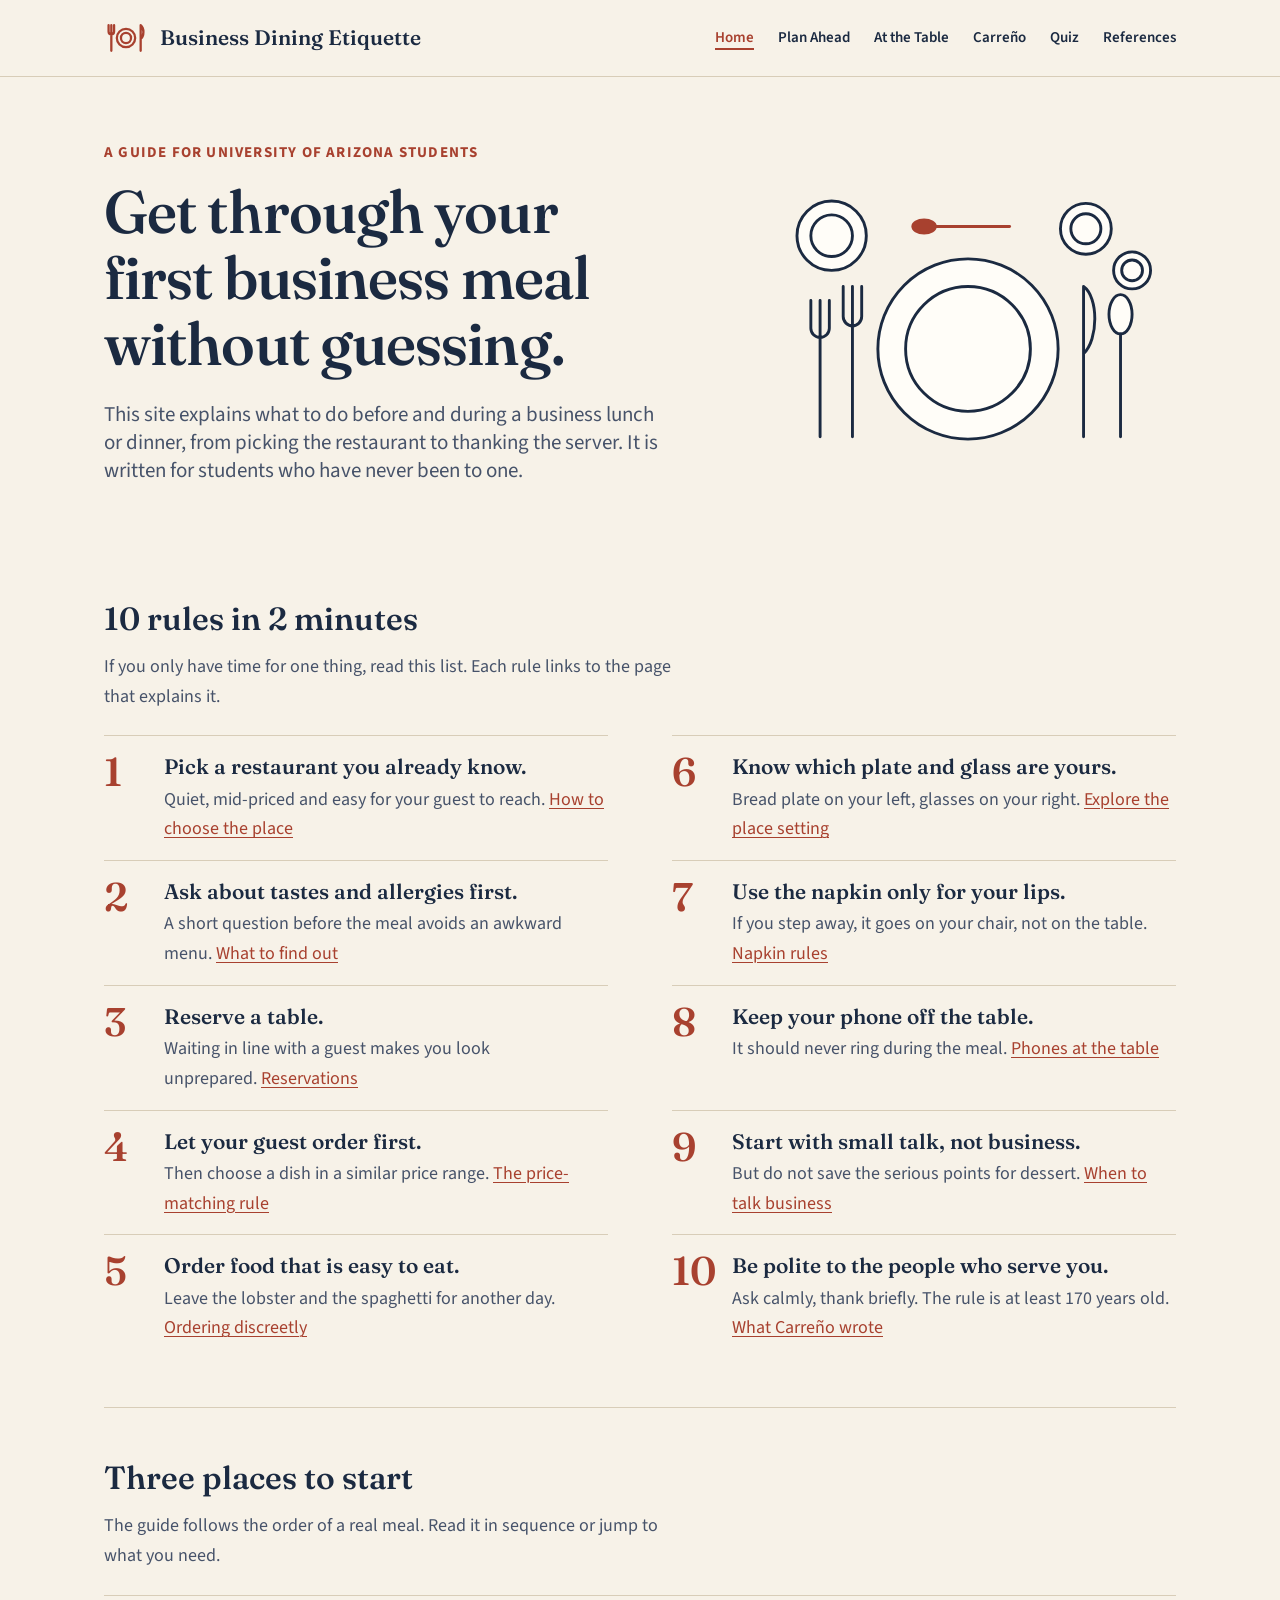
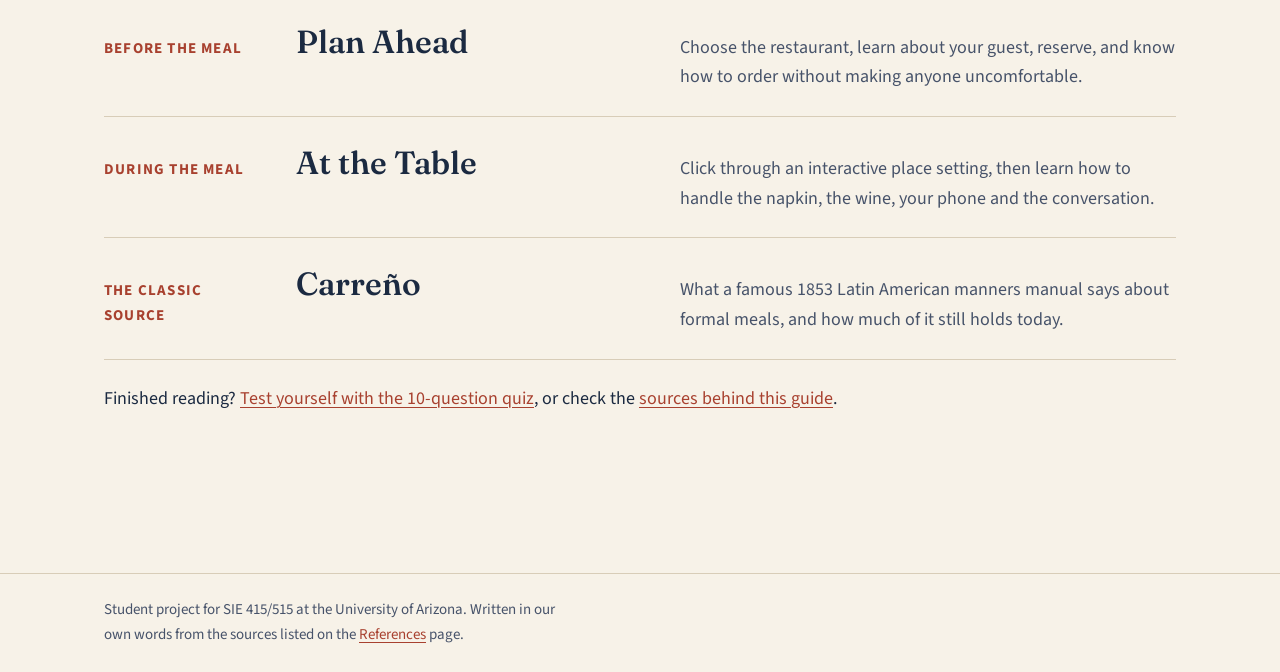
==== index.html @ 6d7b7734 "Add design tokens, base styles and home page Co-Authored-By: Claude Fable 5.2 <noreply@anthropic.com" ====
<!DOCTYPE html>
<html lang="en">
<head>
  <meta charset="utf-8">
  <meta name="viewport" content="width=device-width, initial-scale=1">
  <title>Business Dining Etiquette: a short guide for students</title>
  <meta name="description" content="A short, practical guide to business lunch and dinner etiquette for University of Arizona students: planning the meal, reading the place setting, and behaving well at the table.">
  <link rel="icon" href="images/favicon.svg" type="image/svg+xml">
  <link rel="preconnect" href="https://fonts.googleapis.com">
  <link rel="preconnect" href="https://fonts.gstatic.com" crossorigin>
  <link href="https://fonts.googleapis.com/css2?family=Fraunces:opsz,wght@9..144,400..700&amp;family=Source+Sans+3:ital,wght@0,400;0,600;0,700;1,400&amp;display=swap" rel="stylesheet">
  <link rel="stylesheet" href="css/tokens.css">
  <link rel="stylesheet" href="css/site.css">
</head>
<body data-page="home">
  <!-- SHARED HEADER START -->
  <a class="skip-link" href="#main">Skip to content</a>
  <header class="site-header">
    <div class="wrap header-inner">
      <a class="brand" href="index.html">
        <svg class="brand-mark" viewBox="0 0 48 48" aria-hidden="true" focusable="false">
          <g class="art-accent-line">
            <circle cx="24" cy="24" r="10"/>
            <circle cx="24" cy="24" r="5.5"/>
            <path d="M8 10v28M5 10v7a3 3 0 0 0 6 0v-7"/>
            <path d="M40 38V10c4 3 4 12 0 15"/>
          </g>
        </svg>
        <span>Business Dining Etiquette</span>
      </a>
      <nav aria-label="Main">
        <ul class="nav-list">
          <li><a href="index.html">Home</a></li>
          <li><a href="plan-ahead.html">Plan Ahead</a></li>
          <li><a href="at-the-table.html">At the Table</a></li>
          <li><a href="carreno.html">Carreño</a></li>
          <li><a href="quiz.html">Quiz</a></li>
          <li><a href="references.html">References</a></li>
        </ul>
      </nav>
    </div>
  </header>
  <!-- SHARED HEADER END -->

  <main id="main">
    <div class="wrap">

      <section class="hero" aria-labelledby="page-title">
        <div>
          <p class="eyebrow">A guide for University of Arizona students</p>
          <h1 id="page-title">Get through your first business meal without guessing.</h1>
          <p class="lede">This site explains what to do before and during a business lunch or dinner, from picking the restaurant to thanking the server. It is written for students who have never been to one.</p>
        </div>
        <figure class="hero-art">
          <svg viewBox="0 0 360 260" role="img" aria-labelledby="hero-art-title">
            <title id="hero-art-title">A place setting seen from above: a dinner plate with forks on the left, a knife and spoon on the right, a bread plate at the top left and two glasses at the top right.</title>
            <circle class="art-fill" cx="62" cy="56" r="30"/>
            <circle class="art-line" cx="62" cy="56" r="18"/>
            <circle class="art-fill" cx="282" cy="50" r="22"/>
            <circle class="art-line" cx="282" cy="50" r="13"/>
            <circle class="art-fill" cx="322" cy="86" r="16"/>
            <circle class="art-line" cx="322" cy="86" r="9"/>
            <path class="art-accent-line" d="M150 48h66"/>
            <ellipse class="art-accent" cx="142" cy="48" rx="11" ry="7"/>
            <circle class="art-fill" cx="180" cy="154" r="78"/>
            <circle class="art-line" cx="180" cy="154" r="54"/>
            <path class="art-line" d="M52 112v118M44 112v24a8 8 0 0 0 16 0v-24"/>
            <path class="art-line" d="M80 100v130M72 100v26a8 8 0 0 0 16 0v-26"/>
            <path class="art-line" d="M280 230V100c13 9 13 46 0 58"/>
            <ellipse class="art-fill" cx="312" cy="124" rx="10" ry="17"/>
            <path class="art-line" d="M312 141v89"/>
          </svg>
        </figure>
      </section>

      <section class="section" aria-labelledby="rules-title">
        <div class="section-head">
          <h2 id="rules-title">10 rules in 2 minutes</h2>
          <p>If you only have time for one thing, read this list. Each rule links to the page that explains it.</p>
        </div>
        <ol class="rules">
          <li>
            <div>
              <h3>Pick a restaurant you already know.</h3>
              <p>Quiet, mid-priced and easy for your guest to reach. <a href="plan-ahead.html#choose-place">How to choose the place</a></p>
            </div>
          </li>
          <li>
            <div>
              <h3>Ask about tastes and allergies first.</h3>
              <p>A short question before the meal avoids an awkward menu. <a href="plan-ahead.html#know-guest">What to find out</a></p>
            </div>
          </li>
          <li>
            <div>
              <h3>Reserve a table.</h3>
              <p>Waiting in line with a guest makes you look unprepared. <a href="plan-ahead.html#reserve">Reservations</a></p>
            </div>
          </li>
          <li>
            <div>
              <h3>Let your guest order first.</h3>
              <p>Then choose a dish in a similar price range. <a href="plan-ahead.html#price">The price-matching rule</a></p>
            </div>
          </li>
          <li>
            <div>
              <h3>Order food that is easy to eat.</h3>
              <p>Leave the lobster and the spaghetti for another day. <a href="at-the-table.html#ordering">Ordering discreetly</a></p>
            </div>
          </li>
          <li>
            <div>
              <h3>Know which plate and glass are yours.</h3>
              <p>Bread plate on your left, glasses on your right. <a href="at-the-table.html#place-setting">Explore the place setting</a></p>
            </div>
          </li>
          <li>
            <div>
              <h3>Use the napkin only for your lips.</h3>
              <p>If you step away, it goes on your chair, not on the table. <a href="at-the-table.html#napkin">Napkin rules</a></p>
            </div>
          </li>
          <li>
            <div>
              <h3>Keep your phone off the table.</h3>
              <p>It should never ring during the meal. <a href="at-the-table.html#phone">Phones at the table</a></p>
            </div>
          </li>
          <li>
            <div>
              <h3>Start with small talk, not business.</h3>
              <p>But do not save the serious points for dessert. <a href="at-the-table.html#conversation">When to talk business</a></p>
            </div>
          </li>
          <li>
            <div>
              <h3>Be polite to the people who serve you.</h3>
              <p>Ask calmly, thank briefly. The rule is at least 170 years old. <a href="carreno.html#servers">What Carreño wrote</a></p>
            </div>
          </li>
        </ol>
      </section>

      <section class="section" aria-labelledby="paths-title">
        <div class="section-head">
          <h2 id="paths-title">Three places to start</h2>
          <p>The guide follows the order of a real meal. Read it in sequence or jump to what you need.</p>
        </div>
        <ol class="paths">
          <li>
            <a href="plan-ahead.html">
              <span class="path-when">Before the meal</span>
              <span class="path-title">Plan Ahead</span>
              <span class="path-text">Choose the restaurant, learn about your guest, reserve, and know how to order without making anyone uncomfortable.</span>
            </a>
          </li>
          <li>
            <a href="at-the-table.html">
              <span class="path-when">During the meal</span>
              <span class="path-title">At the Table</span>
              <span class="path-text">Click through an interactive place setting, then learn how to handle the napkin, the wine, your phone and the conversation.</span>
            </a>
          </li>
          <li>
            <a href="carreno.html">
              <span class="path-when">The classic source</span>
              <span class="path-title">Carreño</span>
              <span class="path-text">What a famous 1853 Latin American manners manual says about formal meals, and how much of it still holds today.</span>
            </a>
          </li>
        </ol>
        <p>Finished reading? <a href="quiz.html">Test yourself with the 10-question quiz</a>, or check the <a href="references.html">sources behind this guide</a>.</p>
      </section>

    </div>
  </main>

  <!-- SHARED FOOTER START -->
  <footer class="site-footer">
    <div class="wrap">
      <p>Student project for SIE 415/515 at the University of Arizona. Written in our own words from the sources listed on the <a href="references.html">References</a> page.</p>
    </div>
  </footer>
  <!-- SHARED FOOTER END -->
</body>
</html>
---- css/tokens.css ----
/* ==========================================================================
   tokens.css
   The single place for visual decisions. Change values here to restyle
   the whole site. site.css may only use these variables.
   ========================================================================== */

:root {
  /* ---- Color: one base (ink), one accent (brick), warm neutrals ---- */
  --paper: #F7F2E8;        /* page background */
  --paper-deep: #EFE7D6;   /* tinted bands, table headers */
  --surface: #FFFDF8;      /* panels that sit on the paper */
  --ink: #1B2A41;          /* text, headings (13.5:1 on paper) */
  --ink-soft: #47536A;     /* secondary text (6.9:1 on paper) */
  --accent: #A8412F;       /* links, key marks (5.4:1 on paper) */
  --accent-deep: #7E2E20;  /* hover and visited links */
  --rule: #D8CDB8;         /* hairlines and borders */
  --on-ink: #F7F2E8;       /* text on ink backgrounds */
  --on-accent: #FFFDF8;    /* text on accent backgrounds */
  --good: #2C6447;         /* correct answer */
  --good-bg: #E4EFE6;
  --bad: #8F2F20;          /* wrong answer */
  --bad-bg: #F6E2DC;
  --focus: #1B2A41;        /* focus ring */

  /* ---- Fonts ---- */
  --font-display: "Fraunces", Georgia, "Times New Roman", serif;
  --font-body: "Source Sans 3", Verdana, "Trebuchet MS", sans-serif;

  /* ---- Type scale (rem) ---- */
  --fs-xs: 0.8125rem;   /* 13px */
  --fs-sm: 0.9375rem;   /* 15px */
  --fs-base: 1.125rem;  /* 18px body */
  --fs-md: 1.3125rem;   /* 21px lede */
  --fs-lg: 1.5rem;      /* 24px h3 */
  --fs-xl: 2rem;        /* 32px h2 */
  --fs-2xl: clamp(2.25rem, 1.4rem + 3.6vw, 3.75rem); /* h1 */
  --fs-numeral: 2.5rem; /* big list numerals */

  --lh-body: 1.65;
  --lh-snug: 1.35;
  --lh-tight: 1.1;

  --fw-regular: 400;
  --fw-semibold: 600;
  --fw-bold: 700;
  --fw-display: 560;

  --tracking-label: 0.08em;

  /* ---- Spacing scale ---- */
  --sp-0: 0;
  --sp-1: 0.25rem;  /* 4 */
  --sp-2: 0.5rem;   /* 8 */
  --sp-3: 0.75rem;  /* 12 */
  --sp-4: 1rem;     /* 16 */
  --sp-5: 1.5rem;   /* 24 */
  --sp-6: 2rem;     /* 32 */
  --sp-7: 3rem;     /* 48 */
  --sp-8: 4rem;     /* 64 */
  --sp-9: 6rem;     /* 96 */

  /* ---- Layout ---- */
  --wrap: 70rem;         /* page container */
  --measure: 66ch;       /* comfortable line length */
  --gutter: var(--sp-5); /* side padding */
  --sidebar: 20rem;
  --hotspot: 2.75rem;    /* touch target for interactive markers */

  /* ---- Radii ---- */
  --r-sm: 0.25rem;
  --r-md: 0.5rem;
  --r-lg: 1rem;
  --r-pill: 999px;

  /* ---- Borders ---- */
  --bw: 1px;
  --bw-thick: 2px;
  --focus-w: 3px;
  --focus-offset: 3px;

  /* ---- Shadows (soft, no glow) ---- */
  --shadow-sm: 0 1px 2px rgba(27, 42, 65, 0.08);
  --shadow-md: 0 8px 24px rgba(27, 42, 65, 0.10);

  /* ---- Motion ---- */
  --ease: cubic-bezier(0.22, 1, 0.36, 1);
  --dur-fast: 200ms;
  --dur: 300ms;
  --press: 0.97;
}

@media (max-width: 40rem) {
  :root {
    --fs-base: 1.0625rem; /* 17px body on phones */
    --fs-md: 1.1875rem;
    --fs-xl: 1.625rem;
    --fs-lg: 1.3125rem;
    --gutter: var(--sp-4);
    --sp-8: 3rem;
    --sp-9: 4rem;
  }
}
---- css/site.css ----
/* ==========================================================================
   site.css
   Layout and components. Uses only variables from tokens.css.
   ========================================================================== */

/* ---- Reset and base ---- */
*, *::before, *::after { box-sizing: border-box; }

html { -webkit-text-size-adjust: 100%; scroll-behavior: smooth; }

body {
  margin: var(--sp-0);
  background: var(--paper);
  color: var(--ink);
  font-family: var(--font-body);
  font-size: var(--fs-base);
  line-height: var(--lh-body);
  font-weight: var(--fw-regular);
  overflow-wrap: break-word;
}

img, svg, iframe { max-width: 100%; }
img, svg { height: auto; }

h1, h2, h3, h4 {
  font-family: var(--font-display);
  font-weight: var(--fw-display);
  line-height: var(--lh-tight);
  margin: var(--sp-0);
  text-wrap: balance;
}
h1 { font-size: var(--fs-2xl); letter-spacing: -0.015em; }
h2 { font-size: var(--fs-xl); line-height: var(--lh-snug); }
h3 { font-size: var(--fs-lg); line-height: var(--lh-snug); }
h4 { font-size: var(--fs-md); line-height: var(--lh-snug); }

p, ul, ol, dl, table, figure, blockquote { margin: var(--sp-0) var(--sp-0) var(--sp-4); }
p { text-wrap: pretty; }
ul, ol { padding-left: var(--sp-5); }
li { margin-bottom: var(--sp-2); }

a {
  color: var(--accent);
  text-decoration: underline;
  text-decoration-thickness: var(--bw);
  text-underline-offset: 0.18em;
  transition: color var(--dur-fast) var(--ease);
}
a:visited { color: var(--accent-deep); }
a:hover { color: var(--accent-deep); text-decoration-thickness: var(--bw-thick); }

:focus-visible {
  outline: var(--focus-w) solid var(--focus);
  outline-offset: var(--focus-offset);
  border-radius: var(--r-sm);
}

[id] { scroll-margin-top: var(--sp-5); }

.visually-hidden {
  position: absolute;
  width: 1px; height: 1px;
  margin: -1px; padding: 0;
  overflow: hidden;
  clip: rect(0 0 0 0);
  white-space: nowrap;
  border: 0;
}

/* ---- Skip link ---- */
.skip-link {
  position: absolute;
  left: var(--sp-4);
  top: var(--sp-4);
  z-index: 10;
  padding: var(--sp-2) var(--sp-4);
  background: var(--ink);
  color: var(--on-ink);
  border-radius: var(--r-sm);
  transform: translateY(-300%);
}
.skip-link:visited { color: var(--on-ink); }
.skip-link:focus { transform: translateY(0); color: var(--on-ink); }

/* ---- Containers ---- */
.wrap {
  width: 100%;
  max-width: var(--wrap);
  margin-inline: auto;
  padding-inline: var(--gutter);
}

/* ---- Header and navigation ---- */
.site-header {
  border-bottom: var(--bw) solid var(--rule);
  background: var(--paper);
}
.header-inner {
  display: flex;
  flex-wrap: wrap;
  align-items: center;
  justify-content: space-between;
  gap: var(--sp-2) var(--sp-6);
  padding-block: var(--sp-4);
}
.brand {
  display: inline-flex;
  align-items: center;
  gap: var(--sp-3);
  color: var(--ink);
  text-decoration: none;
  font-family: var(--font-display);
  font-weight: var(--fw-display);
  font-size: var(--fs-md);
  line-height: var(--lh-tight);
}
.brand:visited, .brand:hover { color: var(--ink); }
.brand-mark { width: var(--hotspot); height: var(--hotspot); flex: none; color: var(--accent); }

.nav-list {
  display: flex;
  flex-wrap: wrap;
  gap: var(--sp-1) var(--sp-5);
  list-style: none;
  margin: var(--sp-0);
  padding: var(--sp-0);
}
.nav-list li { margin: var(--sp-0); }
.nav-list a {
  display: inline-block;
  padding-block: var(--sp-2);
  color: var(--ink);
  font-weight: var(--fw-semibold);
  font-size: var(--fs-sm);
  text-decoration: none;
}
.nav-list a:visited { color: var(--ink); }
.nav-list a:hover { color: var(--accent); text-decoration: underline; text-decoration-thickness: var(--bw-thick); text-underline-offset: 0.4em; }

/* Current page marker. Header markup stays identical on every page;
   the body carries data-page and CSS does the rest. */
body[data-page="home"] .nav-list a[href="index.html"],
body[data-page="plan-ahead"] .nav-list a[href="plan-ahead.html"],
body[data-page="at-the-table"] .nav-list a[href="at-the-table.html"],
body[data-page="carreno"] .nav-list a[href="carreno.html"],
body[data-page="quiz"] .nav-list a[href="quiz.html"],
body[data-page="references"] .nav-list a[href="references.html"] {
  color: var(--accent);
  text-decoration: underline;
  text-decoration-thickness: var(--bw-thick);
  text-underline-offset: 0.4em;
}

/* ---- Footer (small text only) ---- */
.site-footer {
  margin-top: var(--sp-9);
  border-top: var(--bw) solid var(--rule);
  padding-block: var(--sp-5);
  font-size: var(--fs-sm);
  color: var(--ink-soft);
}
.site-footer p { margin: var(--sp-0); max-width: var(--measure); }

/* ---- Page intro (inner pages) ---- */
.page-intro { padding-block: var(--sp-8) var(--sp-6); }
.page-intro h1 { max-width: 18ch; }
.eyebrow {
  margin-bottom: var(--sp-3);
  font-size: var(--fs-sm);
  font-weight: var(--fw-bold);
  letter-spacing: var(--tracking-label);
  text-transform: uppercase;
  color: var(--accent);
}
.lede {
  margin-top: var(--sp-5);
  max-width: var(--measure);
  font-size: var(--fs-md);
  line-height: var(--lh-snug);
  color: var(--ink-soft);
}

/* ---- Sections and prose ---- */
.section { padding-block: var(--sp-7); }
.section + .section { border-top: var(--bw) solid var(--rule); }
.section > h2, .section-head { margin-bottom: var(--sp-5); }
.section-head p { max-width: var(--measure); color: var(--ink-soft); margin-top: var(--sp-3); }

.prose { max-width: var(--measure); }
.prose h2 { margin-top: var(--sp-7); margin-bottom: var(--sp-4); }
.prose h3 { margin-top: var(--sp-6); margin-bottom: var(--sp-3); }
.prose > :first-child { margin-top: var(--sp-0); }

/* Content + sidebar on wide screens */
.with-aside { display: grid; gap: var(--sp-7); }
@media (min-width: 62rem) {
  .with-aside { grid-template-columns: minmax(0, 1fr) var(--sidebar); align-items: start; }
  .with-aside > aside { position: sticky; top: var(--sp-5); }
}

/* On-this-page list and other side notes */
.side-box {
  padding: var(--sp-5);
  background: var(--surface);
  border: var(--bw) solid var(--rule);
  border-radius: var(--r-md);
  font-size: var(--fs-sm);
}
.side-box h2 { font-size: var(--fs-md); margin-bottom: var(--sp-3); }
.side-box ul, .side-box ol { margin-bottom: var(--sp-0); padding-left: var(--sp-4); }

/* Notes and callouts: full border, never one side only */
.note {
  max-width: var(--measure);
  margin-block: var(--sp-5);
  padding: var(--sp-4) var(--sp-5);
  background: var(--paper-deep);
  border: var(--bw) solid var(--rule);
  border-radius: var(--r-md);
}
.note > :last-child { margin-bottom: var(--sp-0); }
.note-label {
  display: block;
  margin-bottom: var(--sp-1);
  font-size: var(--fs-xs);
  font-weight: var(--fw-bold);
  letter-spacing: var(--tracking-label);
  text-transform: uppercase;
  color: var(--accent);
}

/* Numbered citations like [3] */
.cite { font-size: var(--fs-xs); font-weight: var(--fw-semibold); line-height: 1; vertical-align: super; white-space: nowrap; }
.cite a { text-decoration: none; padding: var(--sp-1) 0.1em; }
.cite a:hover { text-decoration: underline; }

/* Quotes from Carreño */
.quote {
  max-width: var(--measure);
  margin-block: var(--sp-5);
  padding: var(--sp-5);
  background: var(--surface);
  border: var(--bw) solid var(--rule);
  border-radius: var(--r-md);
}
.quote blockquote { margin: var(--sp-0) var(--sp-0) var(--sp-3); font-family: var(--font-display); font-size: var(--fs-md); line-height: var(--lh-snug); }
.quote blockquote p { margin: var(--sp-0); }
.quote figcaption { font-size: var(--fs-sm); color: var(--ink-soft); }
.quote .translation { display: block; margin-bottom: var(--sp-1); color: var(--ink); }

/* Tables */
.table-scroll { overflow-x: auto; margin-bottom: var(--sp-5); border: var(--bw) solid var(--rule); border-radius: var(--r-md); background: var(--surface); }
.table-scroll:focus-visible { outline-offset: var(--sp-0); }
table { width: 100%; border-collapse: collapse; margin: var(--sp-0); font-size: var(--fs-sm); line-height: var(--lh-snug); }
caption { caption-side: top; text-align: left; padding: var(--sp-3) var(--sp-4); font-weight: var(--fw-semibold); color: var(--ink-soft); }
th, td { padding: var(--sp-3) var(--sp-4); text-align: left; vertical-align: top; border-top: var(--bw) solid var(--rule); }
thead th { background: var(--paper-deep); font-family: var(--font-display); font-size: var(--fs-base); font-weight: var(--fw-display); }
tbody th { font-weight: var(--fw-semibold); }
.tag {
  display: inline-block;
  padding: 0 var(--sp-2);
  border: var(--bw) solid currentColor;
  border-radius: var(--r-pill);
  font-size: var(--fs-xs);
  font-weight: var(--fw-bold);
  white-space: nowrap;
}
.tag-same { color: var(--good); }
.tag-changed { color: var(--ink-soft); }
.tag-dated { color: var(--bad); }

/* ---- Home: hero ---- */
.hero { display: grid; gap: var(--sp-6); align-items: center; padding-block: var(--sp-8) var(--sp-7); }
.hero h1 { max-width: 15ch; }
.hero-art { justify-self: center; width: 100%; max-width: 26rem; margin: var(--sp-0); }
.hero-art svg { display: block; width: 100%; }
@media (min-width: 56rem) {
  .hero { grid-template-columns: minmax(0, 1.25fr) minmax(0, 1fr); gap: var(--sp-8); }
  .hero-art { justify-self: end; }
}

/* Shared SVG drawing styles (logo, hero art, place setting) */
.art-line { fill: none; stroke: var(--ink); stroke-width: 2.5; stroke-linecap: round; stroke-linejoin: round; }
.art-fill { fill: var(--surface); stroke: var(--ink); stroke-width: 2.5; stroke-linejoin: round; }
.art-soft { fill: var(--paper-deep); stroke: var(--rule); stroke-width: 2; }
.art-accent { fill: var(--accent); stroke: none; }
.art-accent-line { fill: none; stroke: var(--accent); stroke-width: 2.5; stroke-linecap: round; stroke-linejoin: round; }
.art-cloth { fill: var(--paper-deep); stroke: var(--ink); stroke-width: 2.5; stroke-linejoin: round; }

/* ---- Home: ten rules ---- */
.rules { list-style: none; counter-reset: rule; margin: var(--sp-0); padding: var(--sp-0); display: grid; gap: var(--sp-0) var(--sp-8); }
@media (min-width: 52rem) {
  .rules { grid-template-columns: repeat(2, minmax(0, 1fr)); grid-template-rows: repeat(5, auto); grid-auto-flow: column; }
}
.rules li {
  counter-increment: rule;
  display: grid;
  grid-template-columns: var(--sp-7) minmax(0, 1fr);
  gap: var(--sp-3);
  margin: var(--sp-0);
  padding-block: var(--sp-4);
  border-top: var(--bw) solid var(--rule);
}
.rules li::before {
  content: counter(rule);
  font-family: var(--font-display);
  font-size: var(--fs-numeral);
  font-weight: var(--fw-display);
  line-height: 1;
  color: var(--accent);
}
.rules h3 { font-size: var(--fs-md); margin-bottom: var(--sp-1); }
.rules p { margin: var(--sp-0); color: var(--ink-soft); }

/* ---- Home: three ways in ---- */
.paths { list-style: none; margin: var(--sp-0); padding: var(--sp-0); }
.paths li { margin: var(--sp-0); border-top: var(--bw) solid var(--rule); }
.paths li:last-child { border-bottom: var(--bw) solid var(--rule); }
.paths a {
  display: grid;
  gap: var(--sp-1) var(--sp-6);
  padding-block: var(--sp-5);
  color: var(--ink);
  text-decoration: none;
}
.paths a:visited { color: var(--ink); }
.path-when { font-size: var(--fs-sm); font-weight: var(--fw-bold); letter-spacing: var(--tracking-label); text-transform: uppercase; color: var(--accent); }
.path-title { font-family: var(--font-display); font-weight: var(--fw-display); font-size: var(--fs-xl); line-height: var(--lh-snug); transition: color var(--dur-fast) var(--ease); }
.path-text { color: var(--ink-soft); max-width: var(--measure); }
.paths a:hover .path-title { color: var(--accent); text-decoration: underline; text-decoration-thickness: var(--bw-thick); text-underline-offset: 0.2em; }
@media (min-width: 52rem) {
  .paths a { grid-template-columns: 10rem minmax(0, 22rem) minmax(0, 1fr); align-items: baseline; }
}

.paths + p { margin-top: var(--sp-5); }

/* ---- Buttons ---- */
.btn {
  display: inline-flex;
  align-items: center;
  gap: var(--sp-2);
  padding: var(--sp-2) var(--sp-5);
  min-height: var(--hotspot);
  background: var(--ink);
  color: var(--on-ink);
  border: var(--bw-thick) solid var(--ink);
  border-radius: var(--r-pill);
  font: inherit;
  font-weight: var(--fw-semibold);
  cursor: pointer;
  transition: background-color var(--dur-fast) var(--ease), color var(--dur-fast) var(--ease), transform var(--dur-fast) var(--ease);
}
.btn:hover { background: var(--accent); border-color: var(--accent); color: var(--on-accent); }
.btn:active { transform: scale(var(--press)); }
.btn-quiet { background: transparent; color: var(--ink); }

/* ---- Motion preferences ---- */
@media (prefers-reduced-motion: reduce) {
  html { scroll-behavior: auto; }
  *, *::before, *::after { transition-duration: 1ms !important; animation-duration: 1ms !important; }
}
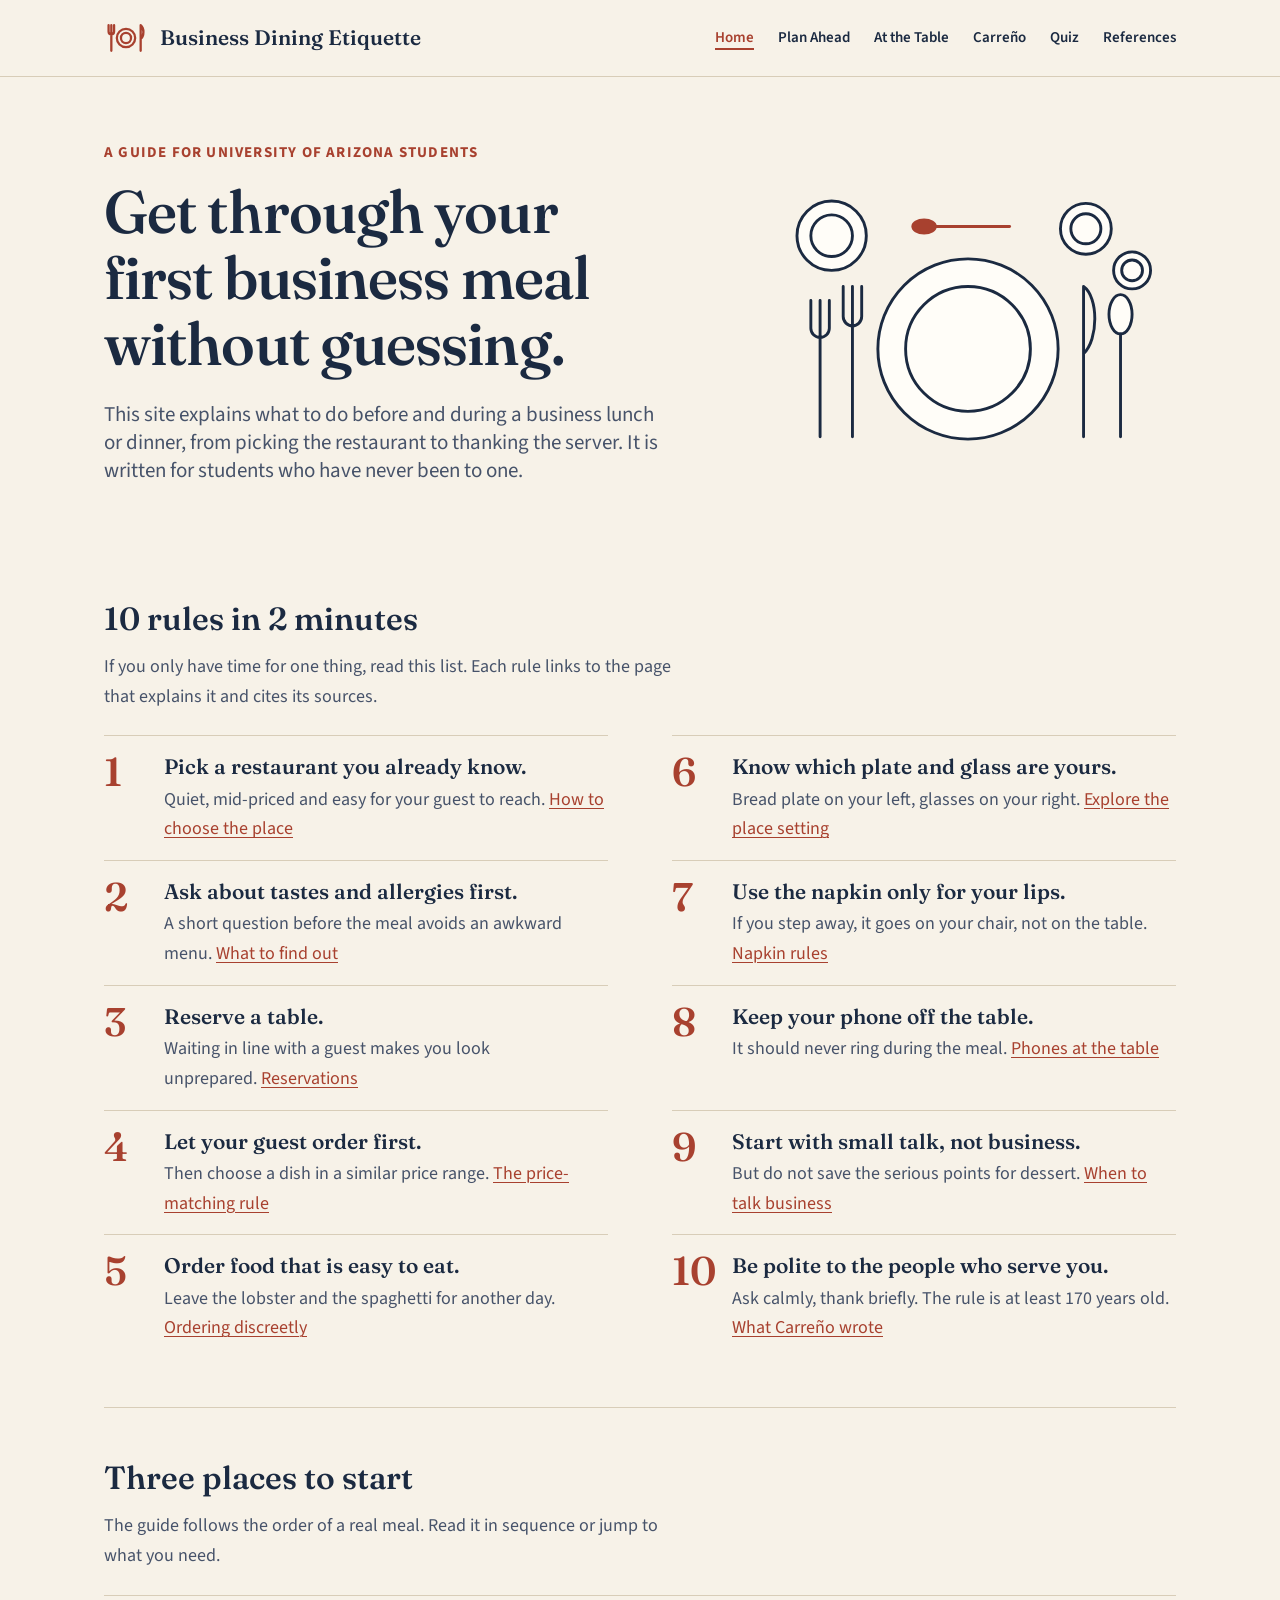
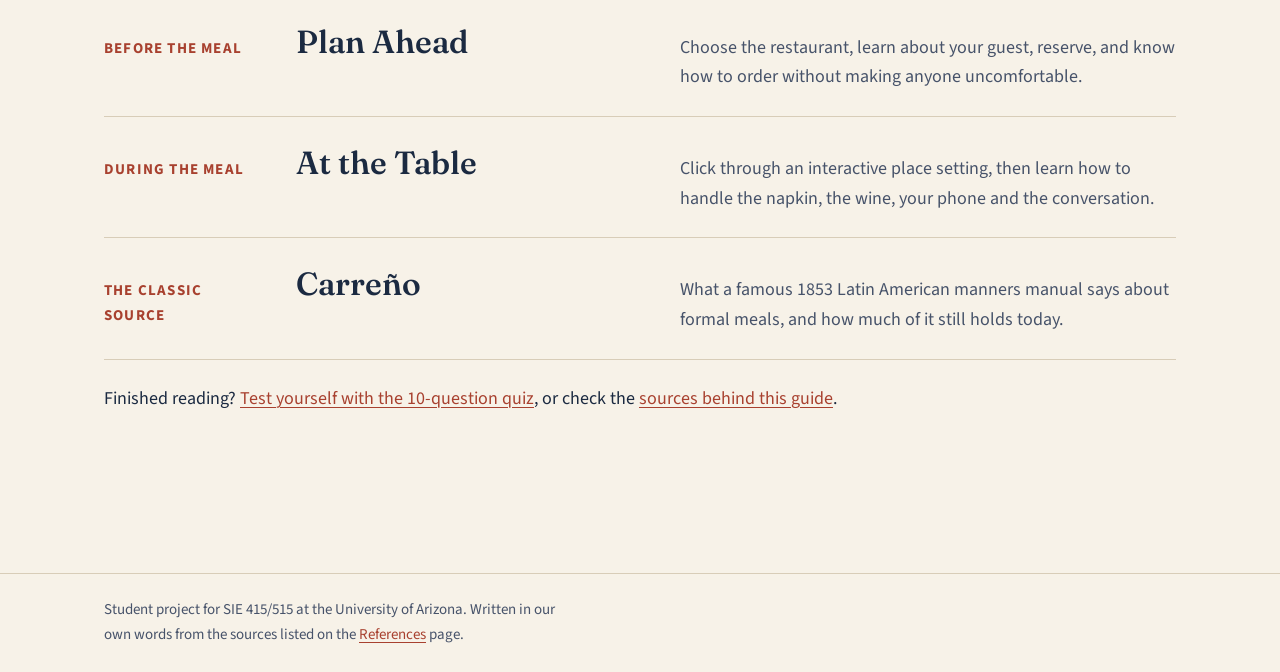
==== commit 97ef0b9a: "Add References page with APA 7 list and external links Co-Authored-By: Claude Fable 5.2 <noreply@ant" ====
--- a/index.html
+++ b/index.html
@@ -76,7 +76,7 @@
       <section class="section" aria-labelledby="rules-title">
         <div class="section-head">
           <h2 id="rules-title">10 rules in 2 minutes</h2>
-          <p>If you only have time for one thing, read this list. Each rule links to the page that explains it.</p>
+          <p>If you only have time for one thing, read this list. Each rule links to the page that explains it and cites its sources.</p>
         </div>
         <ol class="rules">
           <li>
--- a/css/site.css
+++ b/css/site.css
@@ -359,3 +359,147 @@
   html { scroll-behavior: auto; }
   *, *::before, *::after { transition-duration: 1ms !important; animation-duration: 1ms !important; }
 }
+
+/* ---- Interactive place setting ---- */
+.ps { display: grid; gap: var(--sp-5); align-items: start; }
+@media (min-width: 62rem) {
+  .ps { grid-template-columns: minmax(0, 1.5fr) minmax(0, 1fr); gap: var(--sp-6); }
+}
+.ps-stage { position: relative; }
+.ps-art { display: block; width: 100%; }
+.ps-art [data-art] { transition: opacity var(--dur) var(--ease); }
+.ps.is-interactive .ps-art:has(.is-active) [data-art]:not(.is-active) { opacity: 0.35; }
+.ps-art .is-active .art-line { stroke: var(--accent); }
+.ps-art .is-active .art-fill, .ps-art .is-active .art-cloth { stroke: var(--accent); }
+
+.ps-hotspots { position: absolute; inset: 0; }
+.hotspot {
+  position: absolute;
+  left: var(--x);
+  top: var(--y);
+  width: var(--hotspot);
+  height: var(--hotspot);
+  margin: calc(var(--hotspot) / -2) 0 0 calc(var(--hotspot) / -2);
+  display: grid;
+  place-items: center;
+  padding: var(--sp-0);
+  background: var(--ink);
+  color: var(--on-ink);
+  border: var(--bw-thick) solid var(--surface);
+  border-radius: var(--r-pill);
+  box-shadow: var(--shadow-sm);
+  font: inherit;
+  font-size: var(--fs-sm);
+  font-weight: var(--fw-bold);
+  line-height: 1;
+  cursor: pointer;
+  transition: background-color var(--dur-fast) var(--ease), transform var(--dur-fast) var(--ease);
+}
+.hotspot:hover { background: var(--accent); transform: scale(1.1); }
+.hotspot:active { transform: scale(var(--press)); }
+.hotspot[aria-pressed="true"] { background: var(--accent); color: var(--on-accent); }
+.hotspot:focus-visible { border-radius: var(--r-pill); }
+@media (max-width: 40rem) {
+  .hotspot { --hotspot: 2.25rem; font-size: var(--fs-xs); }
+}
+
+.ps-panel {
+  padding: var(--sp-5);
+  background: var(--surface);
+  border: var(--bw) solid var(--rule);
+  border-radius: var(--r-lg);
+  box-shadow: var(--shadow-md);
+}
+.ps-hint { margin: var(--sp-0) var(--sp-0) var(--sp-4); color: var(--ink-soft); }
+.ps-list { margin: var(--sp-0); padding-left: var(--sp-5); }
+.ps-list li { margin-bottom: var(--sp-5); }
+.ps-list li::marker { font-family: var(--font-display); font-weight: var(--fw-display); color: var(--accent); }
+.ps-list h3 { margin-bottom: var(--sp-2); }
+.ps-list p:last-child { margin-bottom: var(--sp-0); }
+.ps-carreno {
+  padding: var(--sp-3) var(--sp-4);
+  background: var(--paper);
+  border: var(--bw) solid var(--rule);
+  border-radius: var(--r-md);
+  font-size: var(--fs-sm);
+}
+.ps.is-interactive .ps-list { list-style: none; padding-left: var(--sp-0); min-height: 14rem; }
+.ps.is-interactive .ps-list li { margin-bottom: var(--sp-0); }
+.ps-controls { display: flex; align-items: center; justify-content: space-between; gap: var(--sp-3); margin-top: var(--sp-5); }
+.ps-controls[hidden] { display: none; }
+.ps-count { font-size: var(--fs-sm); color: var(--ink-soft); }
+.ps-after { margin-top: var(--sp-5); max-width: var(--measure); color: var(--ink-soft); }
+
+/* ---- Video ---- */
+.video { max-width: 48rem; margin: var(--sp-0) var(--sp-0) var(--sp-4); }
+.video-frame { position: relative; aspect-ratio: 16 / 9; overflow: hidden; border: var(--bw) solid var(--rule); border-radius: var(--r-lg); background: var(--ink); }
+.video-frame iframe { position: absolute; inset: 0; width: 100%; height: 100%; border: 0; }
+.video figcaption { margin-top: var(--sp-3); font-size: var(--fs-sm); color: var(--ink-soft); }
+
+/* ---- Next step link at the end of a page ---- */
+.next-step { padding-block: var(--sp-6) var(--sp-0); border-top: var(--bw) solid var(--rule); font-weight: var(--fw-semibold); }
+.next-step p { margin: var(--sp-0); }
+
+/* ---- Checklist (side box) ---- */
+.checklist { list-style: none; padding-left: var(--sp-0); }
+.side-box .checklist { padding-left: var(--sp-0); }
+.checklist li { position: relative; padding-left: var(--sp-5); margin-bottom: var(--sp-3); }
+.checklist li::before {
+  content: "";
+  position: absolute;
+  left: var(--sp-0);
+  top: 0.3em;
+  width: var(--sp-3);
+  height: var(--sp-3);
+  border: var(--bw-thick) solid var(--accent);
+  border-radius: var(--r-sm);
+}
+
+/* ---- Quiz ---- */
+.quiz { max-width: 46rem; }
+.q-list { margin: var(--sp-0); padding-left: var(--sp-0); list-style: none; counter-reset: q; }
+.q { counter-increment: q; margin-bottom: var(--sp-5); padding: var(--sp-5); background: var(--surface); border: var(--bw) solid var(--rule); border-radius: var(--r-lg); }
+.q fieldset { margin: var(--sp-0); padding: var(--sp-0); border: 0; min-width: 0; }
+.q legend { padding: var(--sp-0); margin-bottom: var(--sp-3); font-family: var(--font-display); font-weight: var(--fw-display); font-size: var(--fs-md); line-height: var(--lh-snug); }
+.q legend::before { content: counter(q) ". "; color: var(--accent); }
+.q-options { margin: var(--sp-0); padding-left: var(--sp-0); list-style: none; }
+.q-options li { margin-bottom: var(--sp-2); }
+.q-option {
+  display: flex;
+  align-items: flex-start;
+  gap: var(--sp-3);
+  padding: var(--sp-3) var(--sp-4);
+  border: var(--bw) solid var(--rule);
+  border-radius: var(--r-md);
+  cursor: pointer;
+  transition: background-color var(--dur-fast) var(--ease), border-color var(--dur-fast) var(--ease);
+}
+.q-option:hover { background: var(--paper); border-color: var(--ink-soft); }
+.q-option:has(input:checked) { border-color: var(--ink); background: var(--paper); }
+.q-option:has(input:focus-visible) { outline: var(--focus-w) solid var(--focus); outline-offset: var(--focus-offset); }
+.q-option input { flex: none; width: var(--sp-5); height: var(--sp-5); margin: 0.15em 0 0; accent-color: var(--accent); }
+.q-option.is-right-answer { border-color: var(--good); background: var(--good-bg); }
+.q-option.is-wrong-choice { border-color: var(--bad); background: var(--bad-bg); }
+.q-feedback { margin: var(--sp-4) var(--sp-0) var(--sp-0); font-size: var(--fs-sm); }
+.q.is-correct .q-result { color: var(--good); }
+.q.is-wrong .q-result, .q.is-empty .q-result { color: var(--bad); }
+.quiz-actions { display: flex; flex-wrap: wrap; gap: var(--sp-3); }
+.quiz-actions[hidden] { display: none; }
+.quiz-score { margin-top: var(--sp-5); padding: var(--sp-5); background: var(--ink); color: var(--on-ink); border-radius: var(--r-lg); font-family: var(--font-display); font-size: var(--fs-md); line-height: var(--lh-snug); }
+.answer-key { max-width: 46rem; margin-top: var(--sp-5); }
+.answer-key summary { cursor: pointer; font-weight: var(--fw-semibold); color: var(--accent); }
+.answer-key ol { margin-top: var(--sp-3); }
+
+/* ---- References ---- */
+.refs { max-width: 50rem; margin: var(--sp-0); padding-left: var(--sp-0); list-style: none; counter-reset: ref; }
+.refs li { counter-increment: ref; position: relative; margin: var(--sp-0); padding: var(--sp-4) var(--sp-0) var(--sp-4) var(--sp-7); border-top: var(--bw) solid var(--rule); }
+.refs li::before { content: "[" counter(ref) "]"; position: absolute; left: var(--sp-0); top: var(--sp-4); font-weight: var(--fw-bold); color: var(--accent); }
+.refs li:target { background: var(--paper-deep); }
+.ref { margin-bottom: var(--sp-2); padding-left: var(--sp-5); text-indent: calc(var(--sp-5) * -1); }
+.ref a { overflow-wrap: anywhere; }
+.ref-note { margin: var(--sp-0); font-size: var(--fs-sm); color: var(--ink-soft); }
+
+.link-list { max-width: 50rem; margin: var(--sp-0); padding-left: var(--sp-0); list-style: none; }
+.link-list li { margin: var(--sp-0); padding-block: var(--sp-4); border-top: var(--bw) solid var(--rule); }
+.link-list a { font-weight: var(--fw-semibold); }
+.link-list span { display: block; font-size: var(--fs-sm); color: var(--ink-soft); }
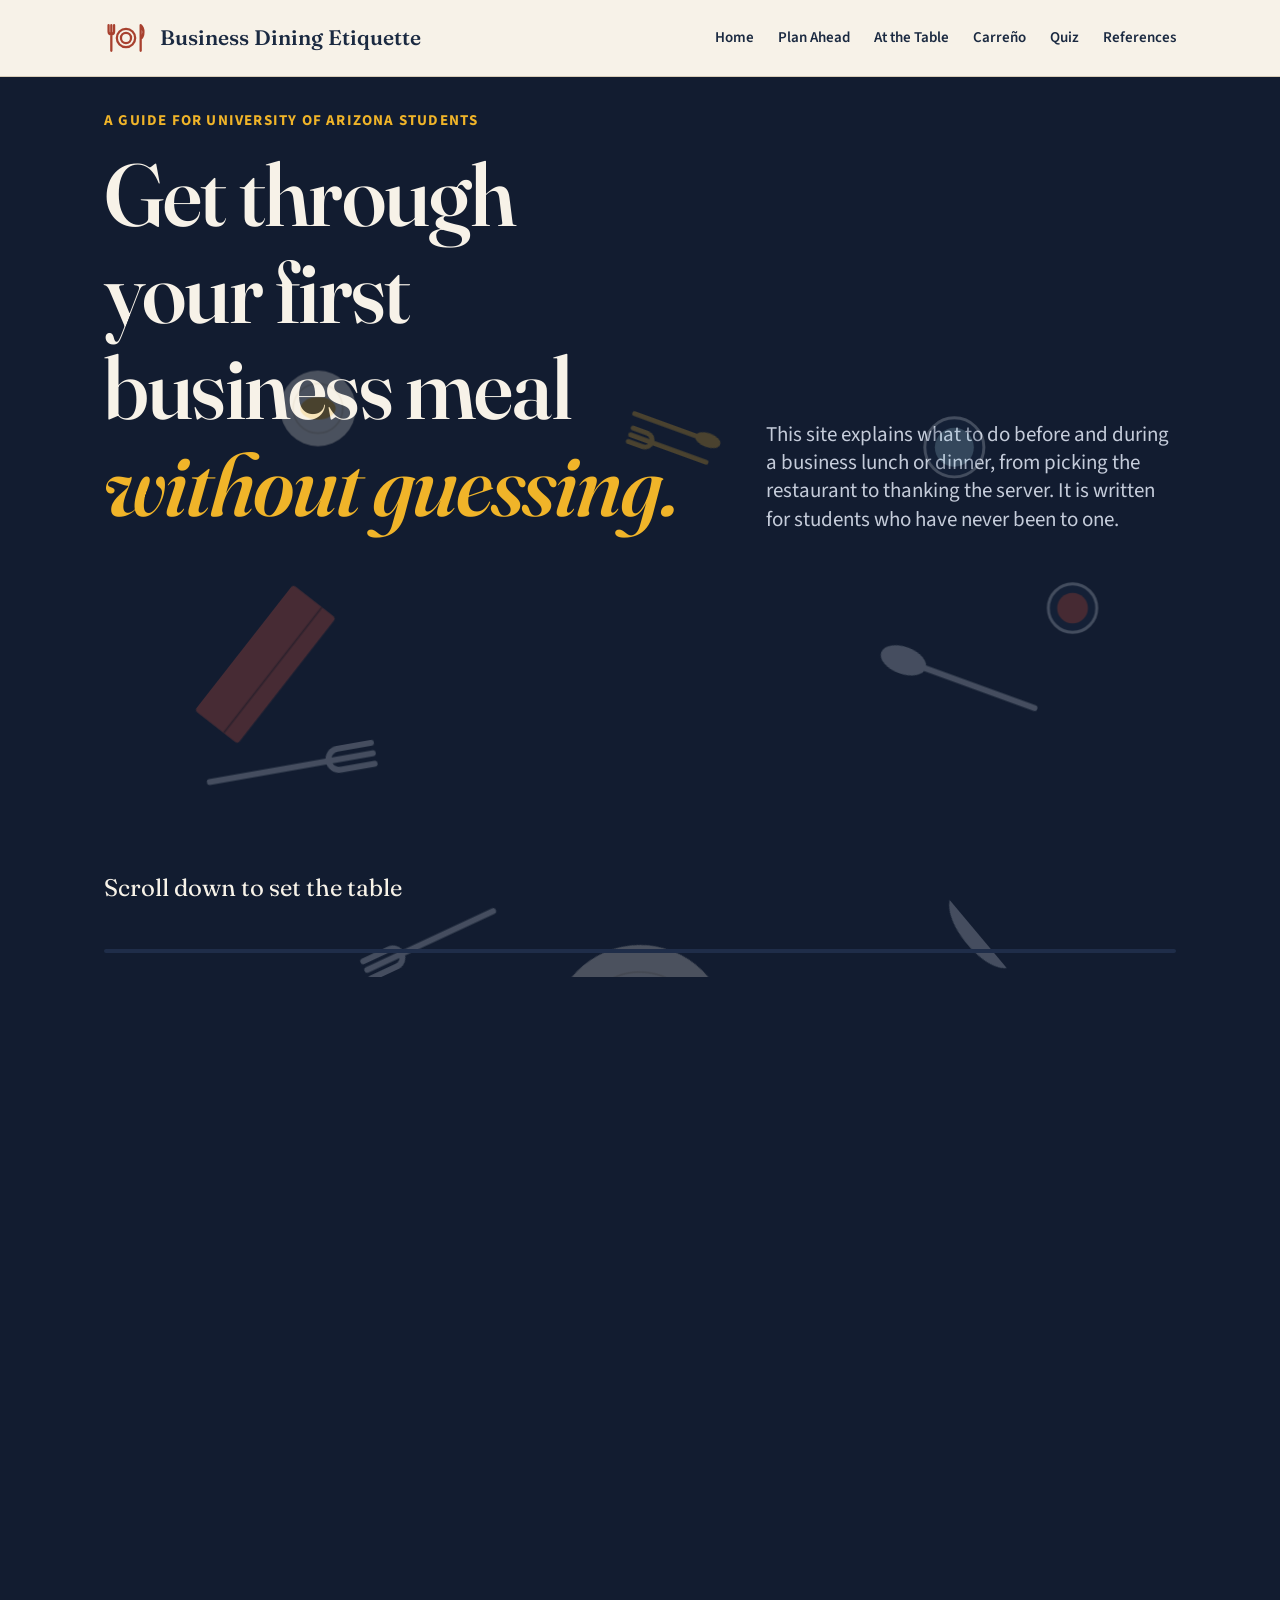
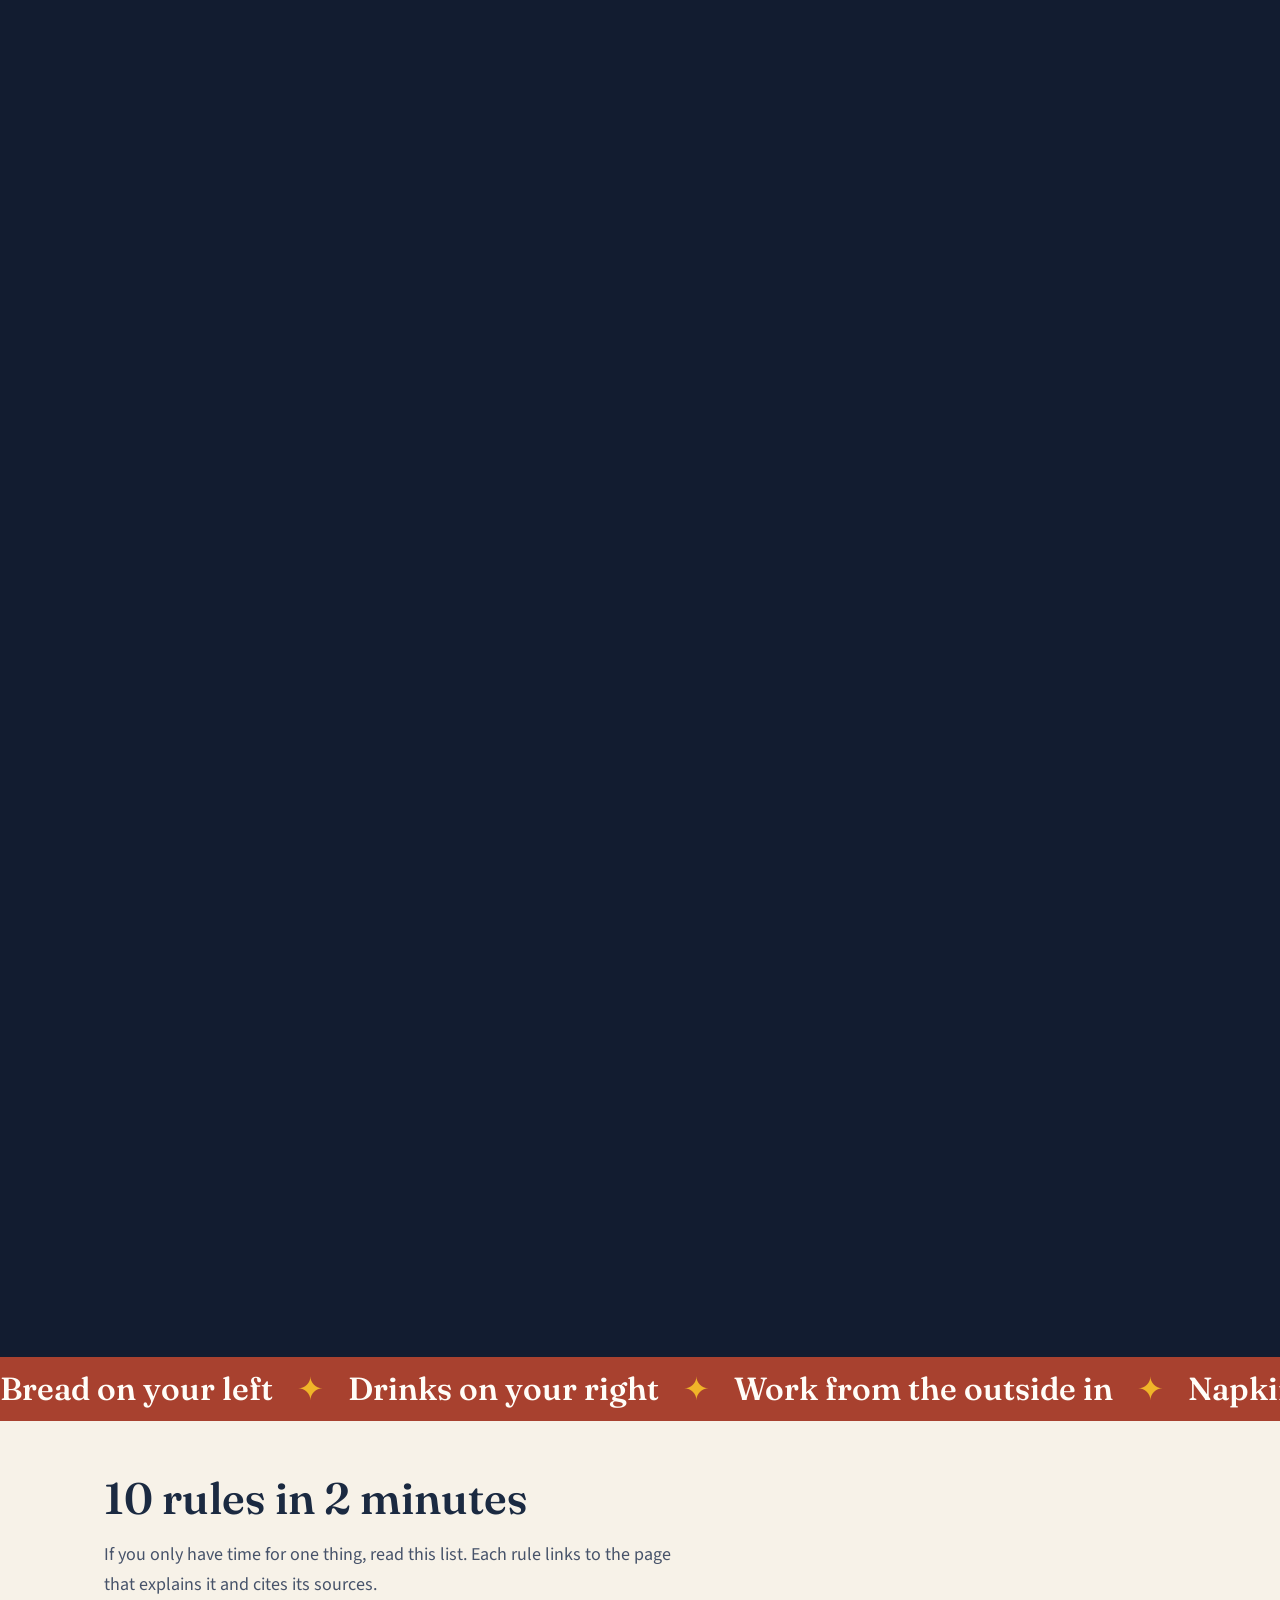
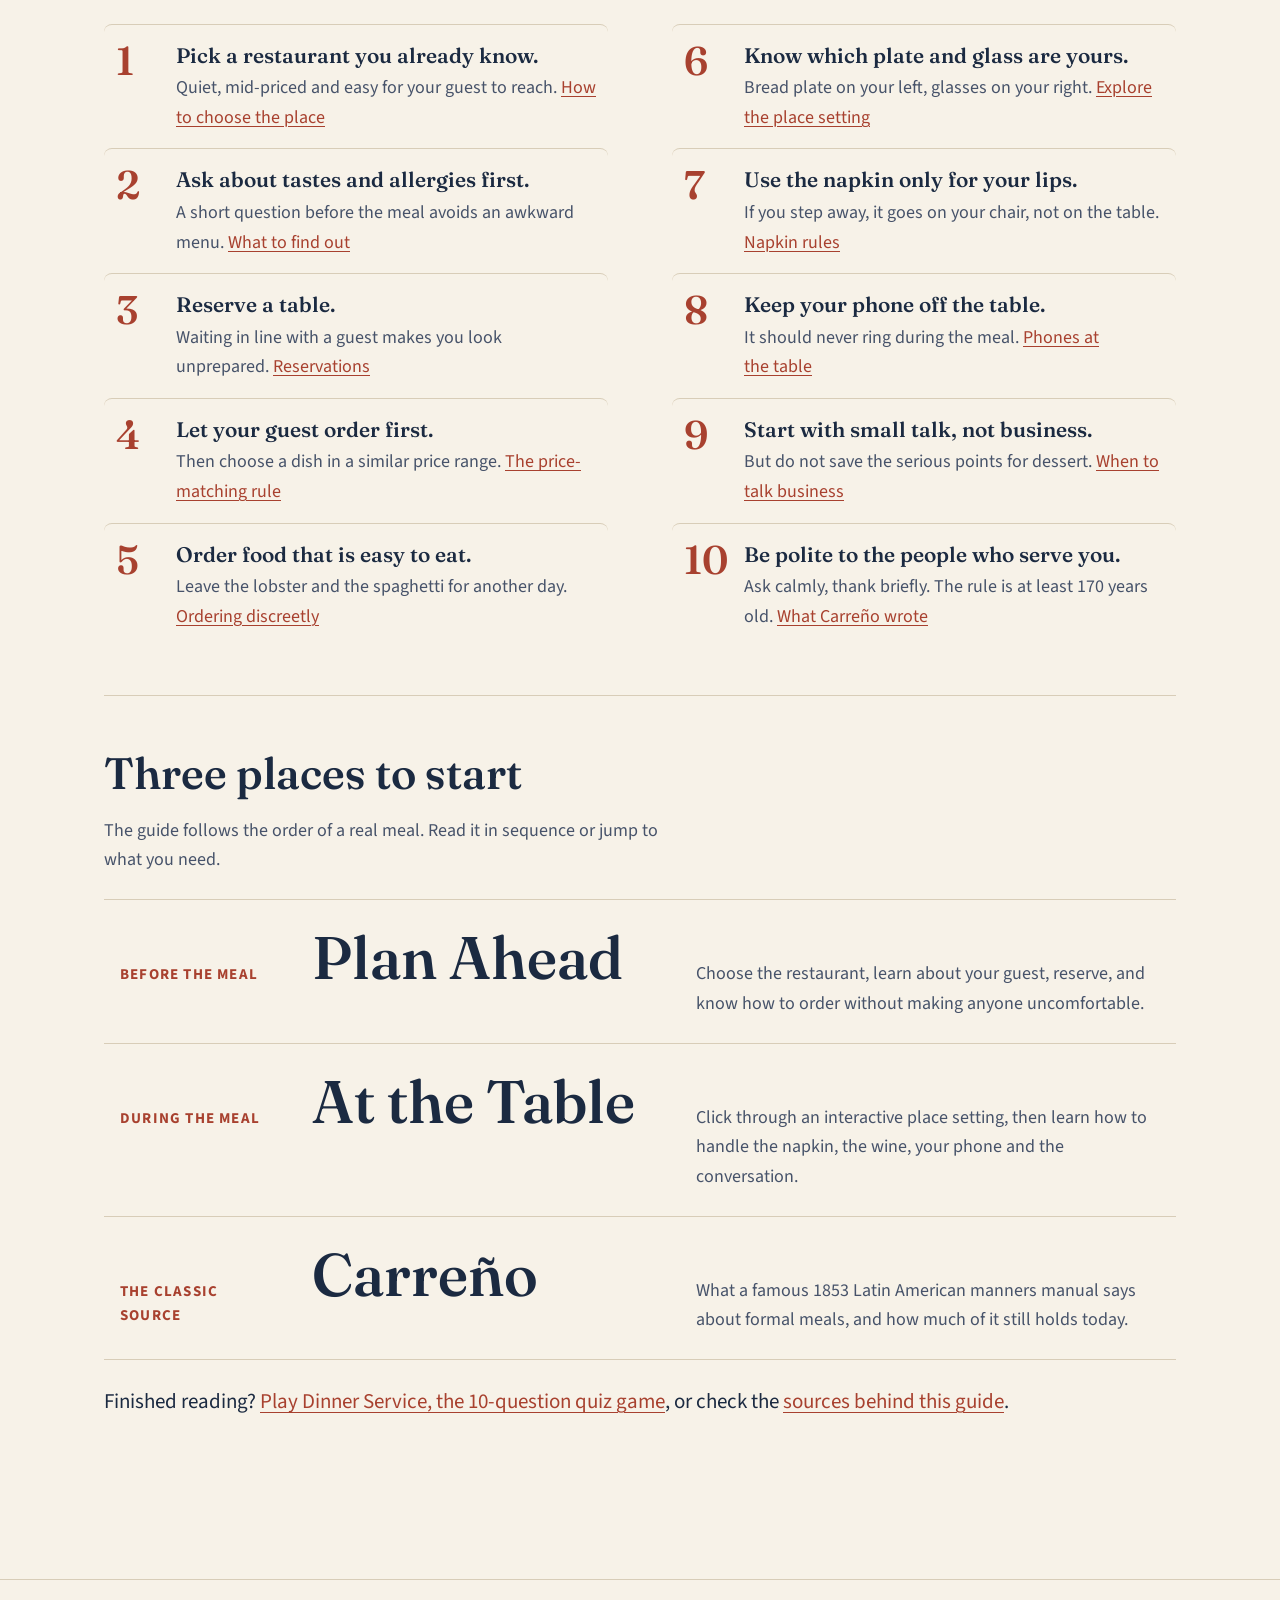
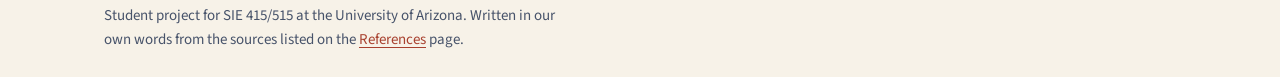
==== commit 0948bbda: "Add scroll-driven table scene, quiz game and bolder visual layer Remove the video section; the place" ====
--- a/index.html
+++ b/index.html
@@ -11,8 +11,10 @@
   <link href="https://fonts.googleapis.com/css2?family=Fraunces:opsz,wght@9..144,400..700&amp;family=Source+Sans+3:ital,wght@0,400;0,600;0,700;1,400&amp;display=swap" rel="stylesheet">
   <link rel="stylesheet" href="css/tokens.css">
   <link rel="stylesheet" href="css/site.css">
+  <script src="js/scene.js" defer></script>
+  <script src="js/motion.js" defer></script>
 </head>
-<body data-page="home">
+<body data-page="index">
   <!-- SHARED HEADER START -->
   <a class="skip-link" href="#main">Skip to content</a>
   <header class="site-header">
@@ -42,36 +44,76 @@
   </header>
   <!-- SHARED HEADER END -->
 
-  <main id="main">
+    <main id="main">
+
+    <section class="scene" data-scene aria-labelledby="page-title">
+      <div class="scene-pin">
+        <div class="wrap scene-inner">
+          <div class="scene-copy">
+            <div>
+              <p class="eyebrow">A guide for University of Arizona students</p>
+              <h1 id="page-title">Get through your first business meal <em>without guessing.</em></h1>
+            </div>
+            <p class="lede">This site explains what to do before and during a business lunch or dinner, from picking the restaurant to thanking the server. It is written for students who have never been to one.</p>
+          </div>
+          <div class="scene-table">
+            <svg class="scene-art" viewBox="0 0 1000 520" role="img" aria-labelledby="scene-title">
+            <title id="scene-title">A place setting that arranges itself: dinner plate in the center, napkin and two forks on the left, knife and spoon on the right, bread plate at the upper left, dessert fork and spoon above the plate, water and wine glasses at the upper right.</title>
+            <g class="pc" data-seq="0" data-depth="0.5" data-from="0,520,-40">
+              <circle class="sc-plate" cx="500" cy="300" r="150"/>
+              <circle class="sc-ring" cx="500" cy="300" r="104"/>
+            </g>
+            <g class="pc" data-seq="1" data-depth="1.3" data-from="-330,-120,38">
+              <rect class="sc-napkin" x="150" y="180" width="92" height="270" rx="6"/>
+              <path class="sc-fold" d="M212 180v270"/>
+            </g>
+            <g class="pc" data-seq="2" data-depth="1.0" data-from="-140,330,-115">
+              <path class="sc-steel" d="M285 215v235M269 215v48a16 16 0 0 0 32 0v-48"/>
+            </g>
+            <g class="pc" data-seq="3" data-depth="0.8" data-from="-420,60,80">
+              <path class="sc-steel" d="M330 170v280M312 170v58a18 18 0 0 0 36 0v-58"/>
+            </g>
+            <g class="pc" data-seq="4" data-depth="0.9" data-from="330,300,140">
+              <path class="sc-blade" d="M678 450V170c34 22 34 126 0 150z"/>
+            </g>
+            <g class="pc" data-seq="5" data-depth="1.2" data-from="300,-90,-70">
+              <ellipse class="sc-bowl" cx="738" cy="214" rx="23" ry="40"/>
+              <path class="sc-steel" d="M738 254v196"/>
+            </g>
+            <g class="pc" data-seq="6" data-depth="1.5" data-from="-260,-330,0">
+              <circle class="sc-plate" cx="215" cy="92" r="64"/>
+              <circle class="sc-ring" cx="215" cy="92" r="42"/>
+              <ellipse class="sc-bread" cx="215" cy="92" rx="30" ry="19"/>
+            </g>
+            <g class="pc" data-seq="7" data-depth="1.1" data-from="60,-300,200">
+              <path class="sc-gold" d="M432 96h136M568 84h-26a12 12 0 0 0 0 24h26"/>
+              <path class="sc-gold" d="M458 132h116"/>
+              <ellipse class="sc-gold-fill" cx="442" cy="132" rx="22" ry="12"/>
+            </g>
+            <g class="pc" data-seq="8" data-depth="1.6" data-from="320,-260,0">
+              <circle class="sc-glass" cx="712" cy="88" r="50"/>
+              <circle class="sc-water" cx="712" cy="88" r="33"/>
+            </g>
+            <g class="pc" data-seq="9" data-depth="1.9" data-from="420,-40,0">
+              <circle class="sc-glass" cx="812" cy="140" r="41"/>
+              <circle class="sc-wine" cx="812" cy="140" r="26"/>
+            </g>
+          </svg>
+          </div>
+          <div class="scene-foot" aria-hidden="true">
+            <p class="scene-caption" data-scene-caption></p>
+            <div class="scene-meter"><span data-scene-meter></span></div>
+          </div>
+        </div>
+      </div>
+    </section>
+
+    <div class="marquee">
+      <ul class="marquee-track"><li>Bread on your left</li><li>Drinks on your right</li><li>Work from the outside in</li><li>Napkin on your lap</li><li>Phone off the table</li><li>Let your guest order first</li><li>Thank your server</li></ul>
+      <ul class="marquee-track" aria-hidden="true"><li>Bread on your left</li><li>Drinks on your right</li><li>Work from the outside in</li><li>Napkin on your lap</li><li>Phone off the table</li><li>Let your guest order first</li><li>Thank your server</li></ul>
+    </div>
+
     <div class="wrap">
-
-      <section class="hero" aria-labelledby="page-title">
-        <div>
-          <p class="eyebrow">A guide for University of Arizona students</p>
-          <h1 id="page-title">Get through your first business meal without guessing.</h1>
-          <p class="lede">This site explains what to do before and during a business lunch or dinner, from picking the restaurant to thanking the server. It is written for students who have never been to one.</p>
-        </div>
-        <figure class="hero-art">
-          <svg viewBox="0 0 360 260" role="img" aria-labelledby="hero-art-title">
-            <title id="hero-art-title">A place setting seen from above: a dinner plate with forks on the left, a knife and spoon on the right, a bread plate at the top left and two glasses at the top right.</title>
-            <circle class="art-fill" cx="62" cy="56" r="30"/>
-            <circle class="art-line" cx="62" cy="56" r="18"/>
-            <circle class="art-fill" cx="282" cy="50" r="22"/>
-            <circle class="art-line" cx="282" cy="50" r="13"/>
-            <circle class="art-fill" cx="322" cy="86" r="16"/>
-            <circle class="art-line" cx="322" cy="86" r="9"/>
-            <path class="art-accent-line" d="M150 48h66"/>
-            <ellipse class="art-accent" cx="142" cy="48" rx="11" ry="7"/>
-            <circle class="art-fill" cx="180" cy="154" r="78"/>
-            <circle class="art-line" cx="180" cy="154" r="54"/>
-            <path class="art-line" d="M52 112v118M44 112v24a8 8 0 0 0 16 0v-24"/>
-            <path class="art-line" d="M80 100v130M72 100v26a8 8 0 0 0 16 0v-26"/>
-            <path class="art-line" d="M280 230V100c13 9 13 46 0 58"/>
-            <ellipse class="art-fill" cx="312" cy="124" rx="10" ry="17"/>
-            <path class="art-line" d="M312 141v89"/>
-          </svg>
-        </figure>
-      </section>
 
       <section class="section" aria-labelledby="rules-title">
         <div class="section-head">
@@ -170,7 +212,7 @@
             </a>
           </li>
         </ol>
-        <p>Finished reading? <a href="quiz.html">Test yourself with the 10-question quiz</a>, or check the <a href="references.html">sources behind this guide</a>.</p>
+        <p class="play-cta">Finished reading? <a href="quiz.html">Play Dinner Service, the 10-question quiz game</a>, or check the <a href="references.html">sources behind this guide</a>.</p>
       </section>
 
     </div>
--- a/css/tokens.css
+++ b/css/tokens.css
@@ -22,6 +22,18 @@
   --bad-bg: #F6E2DC;
   --focus: #1B2A41;        /* focus ring */
 
+  /* ---- Color: dark stage (hero scene, page intros, quiz game) ---- */
+  --stage: #121C30;        /* deep navy background */
+  --stage-soft: #1F2D49;   /* panels on the stage */
+  --stage-line: #4A5B7D;   /* borders on the stage */
+  --on-ink-soft: #C5CCDA;  /* secondary text on the stage (10:1) */
+  --gold: #F0B429;         /* loud second accent, for dark backgrounds */
+  --accent-bright: #E4573D;/* brick, brightened for dark backgrounds */
+  --good-bright: #5FBF8A;
+  --steel: #DCE3EC;        /* cutlery in the scene */
+  --water: #9CCBE0;
+  --pulse: rgba(240, 180, 41, 0.7);
+
   /* ---- Fonts ---- */
   --font-display: "Fraunces", Georgia, "Times New Roman", serif;
   --font-body: "Source Sans 3", Verdana, "Trebuchet MS", sans-serif;
@@ -35,6 +47,8 @@
   --fs-xl: 2rem;        /* 32px h2 */
   --fs-2xl: clamp(2.25rem, 1.4rem + 3.6vw, 3.75rem); /* h1 */
   --fs-numeral: 2.5rem; /* big list numerals */
+  --fs-hero: clamp(2.5rem, 1rem + 6.2vw, 5.5rem);        /* stage headlines */
+  --fs-2xl-soft: clamp(1.75rem, 1.2rem + 2.2vw, 2.75rem); /* section headings */
 
   --lh-body: 1.65;
   --lh-snug: 1.35;
@@ -86,6 +100,8 @@
   --ease: cubic-bezier(0.22, 1, 0.36, 1);
   --dur-fast: 200ms;
   --dur: 300ms;
+  --dur-slow: 500ms;
+  --dur-reveal: 700ms;
   --press: 0.97;
 }
 
--- a/css/site.css
+++ b/css/site.css
@@ -503,3 +503,228 @@
 .link-list li { margin: var(--sp-0); padding-block: var(--sp-4); border-top: var(--bw) solid var(--rule); }
 .link-list a { font-weight: var(--fw-semibold); }
 .link-list span { display: block; font-size: var(--fs-sm); color: var(--ink-soft); }
+
+/* ==========================================================================
+   Bold layer: dark stage, scroll scene, marquee, reveals and the quiz game.
+   ========================================================================== */
+
+/* ---- Home scene: the table sets itself ---- */
+.scene { background: var(--stage); color: var(--on-ink); }
+.scene.is-live { height: 320vh; }
+.scene-pin { display: flex; min-height: 100vh; min-height: 100svh; }
+.scene.is-live .scene-pin { position: sticky; top: 0; height: 100vh; height: 100svh; overflow: hidden; }
+.scene-inner { display: flex; flex-direction: column; gap: var(--sp-4); padding-block: var(--sp-6) var(--sp-5); }
+.scene-copy { display: grid; gap: var(--sp-4); align-items: end; }
+.scene .eyebrow { color: var(--gold); }
+.scene h1 { font-size: var(--fs-hero); max-width: 14ch; letter-spacing: -0.02em; }
+.scene h1 em { font-style: italic; color: var(--gold); }
+.scene .lede { margin: var(--sp-0); color: var(--on-ink-soft); max-width: 34rem; }
+@media (min-width: 60rem) {
+  .scene-copy { grid-template-columns: minmax(0, 1.5fr) minmax(0, 1fr); gap: var(--sp-7); }
+}
+.scene-table { flex: 1 1 auto; min-height: 12rem; display: flex; }
+.scene-art { width: 100%; height: 100%; overflow: visible; }
+.pc { transform-box: fill-box; transform-origin: center; will-change: transform, opacity; }
+.sc-plate { fill: var(--paper); }
+.sc-ring { fill: none; stroke: var(--rule); stroke-width: 3; }
+.sc-napkin { fill: var(--accent-bright); }
+.sc-fold { fill: none; stroke: var(--accent-deep); stroke-width: 3; }
+.sc-steel { fill: none; stroke: var(--steel); stroke-width: 10; stroke-linecap: round; stroke-linejoin: round; }
+.sc-blade, .sc-bowl { fill: var(--steel); }
+.sc-bread { fill: var(--gold); }
+.sc-gold { fill: none; stroke: var(--gold); stroke-width: 8; stroke-linecap: round; stroke-linejoin: round; }
+.sc-gold-fill { fill: var(--gold); }
+.sc-glass { fill: var(--stage-soft); stroke: var(--steel); stroke-width: 5; }
+.sc-water { fill: var(--water); }
+.sc-wine { fill: var(--accent-bright); }
+.scene-foot { display: grid; gap: var(--sp-3); }
+.scene:not(.is-live) .scene-foot { display: none; }
+.scene-caption { margin: var(--sp-0); min-height: 2lh; font-family: var(--font-display); font-size: var(--fs-lg); line-height: var(--lh-snug); color: var(--on-ink); }
+.scene-caption.is-swap { animation: caption-in var(--dur-slow) var(--ease); }
+@keyframes caption-in { from { opacity: 0; transform: translateY(0.6em); } to { opacity: 1; transform: none; } }
+.scene-meter { height: var(--sp-1); background: var(--stage-soft); border-radius: var(--r-pill); overflow: hidden; }
+.scene-meter span { display: block; height: 100%; background: var(--gold); transform: scaleX(0); transform-origin: left; }
+
+/* ---- Marquee of rules ---- */
+.marquee { display: flex; overflow: hidden; background: var(--accent); color: var(--on-accent); padding-block: var(--sp-4); }
+.marquee-track { flex: none; display: flex; gap: var(--sp-0); margin: var(--sp-0); padding: var(--sp-0); list-style: none; animation: marquee 36s linear infinite; }
+.marquee:hover .marquee-track { animation-play-state: paused; }
+.marquee-track li { margin: var(--sp-0); white-space: nowrap; font-family: var(--font-display); font-weight: var(--fw-display); font-size: var(--fs-xl); line-height: 1; }
+.marquee-track li::after { content: "\2726"; margin-inline: var(--sp-5); color: var(--gold); }
+@keyframes marquee { to { transform: translateX(-100%); } }
+
+/* ---- Inner pages: dark full-width intro band ---- */
+.page-intro {
+  position: relative;
+  margin-bottom: var(--sp-5);
+  padding-block: var(--sp-8);
+  background: var(--stage);
+  color: var(--on-ink);
+  box-shadow: 0 0 0 100vmax var(--stage);
+  clip-path: inset(0 -100vmax);
+}
+.page-intro .eyebrow { color: var(--gold); }
+.page-intro h1 { position: relative; z-index: 1; font-size: var(--fs-hero); max-width: 14ch; }
+.page-intro .lede { position: relative; z-index: 1; color: var(--on-ink-soft); }
+.page-intro::after {
+  content: "";
+  position: absolute;
+  right: -6rem;
+  top: 50%;
+  width: 26rem;
+  height: 26rem;
+  margin-top: -13rem;
+  border: var(--sp-5) solid var(--stage-soft);
+  outline: var(--bw-thick) dashed var(--gold);
+  outline-offset: var(--sp-4);
+  border-radius: var(--r-pill);
+  animation: plate-spin 60s linear infinite;
+}
+@keyframes plate-spin { to { transform: rotate(360deg); } }
+@media (max-width: 52rem) { .page-intro::after { opacity: 0.35; right: -14rem; } }
+
+/* ---- Livelier home lists ---- */
+.rules li { padding-inline: var(--sp-3); border-radius: var(--r-md); transition: background-color var(--dur) var(--ease), color var(--dur) var(--ease), transform var(--dur) var(--ease); }
+.rules li::before { transition: transform var(--dur) var(--ease), color var(--dur) var(--ease); transform-origin: left center; }
+.rules li:hover, .rules li:focus-within { background: var(--stage); color: var(--on-ink); transform: translateX(var(--sp-2)); }
+.rules li:hover::before, .rules li:focus-within::before { color: var(--gold); transform: scale(1.25) rotate(-8deg); }
+.rules li:hover p, .rules li:focus-within p { color: var(--on-ink-soft); }
+.rules li:hover a, .rules li:focus-within a { color: var(--gold); }
+.rules li:focus-within :focus-visible { outline-color: var(--gold); }
+
+.paths a { position: relative; padding-inline: var(--sp-4); transition: background-color var(--dur) var(--ease), color var(--dur) var(--ease), padding var(--dur) var(--ease); }
+.paths .path-title { font-size: var(--fs-2xl); line-height: var(--lh-tight); }
+.paths li:nth-child(1) a:hover, .paths li:nth-child(1) a:focus-visible { background: var(--stage); color: var(--on-ink); }
+.paths li:nth-child(2) a:hover, .paths li:nth-child(2) a:focus-visible { background: var(--accent); color: var(--on-accent); }
+.paths li:nth-child(3) a:hover, .paths li:nth-child(3) a:focus-visible { background: var(--gold); color: var(--ink); }
+.paths a:hover, .paths a:focus-visible { padding-left: var(--sp-6); }
+.paths a:hover .path-title, .paths a:hover .path-when, .paths a:hover .path-text,
+.paths a:focus-visible .path-title, .paths a:focus-visible .path-when, .paths a:focus-visible .path-text { color: inherit; text-decoration: none; }
+.play-cta { font-size: var(--fs-md); }
+
+.section-head h2, .prose h2 { font-size: var(--fs-2xl-soft); }
+
+/* ---- Scroll reveals (classes are added by motion.js only) ---- */
+.reveal { opacity: 0; transform: translateY(var(--sp-6)); }
+.reveal.is-in { opacity: 1; transform: none; transition: opacity var(--dur-reveal) var(--ease) var(--reveal-delay, 0ms), transform var(--dur-reveal) var(--ease) var(--reveal-delay, 0ms); }
+
+/* ---- Hotspots pulse until the visitor picks one ---- */
+.ps.is-interactive .ps-hotspots:not(:has([aria-pressed="true"])) .hotspot { animation: pulse 2.4s var(--ease) infinite; }
+.ps.is-interactive .hotspot:nth-child(2n) { animation-delay: 0.4s; }
+.ps.is-interactive .hotspot:nth-child(3n) { animation-delay: 0.8s; }
+@keyframes pulse { 0%, 100% { box-shadow: 0 0 0 0 var(--pulse); } 50% { box-shadow: 0 0 0 0.6rem transparent; } }
+.ps-art .is-active { animation: pop var(--dur-slow) var(--ease); transform-box: fill-box; transform-origin: center; }
+@keyframes pop { 40% { transform: scale(1.08); } }
+
+/* ---- Quiz game: Dinner Service ---- */
+.game { position: relative; overflow: hidden; margin-bottom: var(--sp-5); padding: var(--sp-6); background: var(--stage); color: var(--on-ink); border-radius: var(--r-lg); box-shadow: var(--shadow-md); }
+.game-screen[hidden] { display: none; }
+.game-kicker { margin-bottom: var(--sp-2); font-size: var(--fs-sm); font-weight: var(--fw-bold); letter-spacing: var(--tracking-label); text-transform: uppercase; color: var(--gold); }
+.game-title { font-size: var(--fs-hero); color: var(--on-ink); margin-bottom: var(--sp-4); }
+.game-title:focus-visible, .card-question:focus-visible { outline: none; }
+.game-lede { max-width: 40rem; font-size: var(--fs-md); line-height: var(--lh-snug); color: var(--on-ink-soft); }
+.game-how { display: flex; flex-wrap: wrap; gap: var(--sp-3); margin: var(--sp-5) var(--sp-0); padding: var(--sp-0); list-style: none; }
+.game-how li { margin: var(--sp-0); padding: var(--sp-2) var(--sp-4); border: var(--bw) solid var(--stage-line); border-radius: var(--r-pill); font-size: var(--fs-sm); }
+.game-how strong { color: var(--gold); }
+.game-relaxed { display: inline-flex; align-items: center; gap: var(--sp-2); margin-bottom: var(--sp-5); cursor: pointer; }
+.game-relaxed input { width: var(--sp-5); height: var(--sp-5); accent-color: var(--gold); }
+.game-buttons { display: flex; flex-wrap: wrap; gap: var(--sp-3); }
+.game-hint { margin: var(--sp-5) var(--sp-0) var(--sp-0); font-size: var(--fs-sm); color: var(--on-ink-soft); }
+.game :focus-visible { outline-color: var(--gold); }
+.btn-gold { background: var(--gold); border-color: var(--gold); color: var(--ink); }
+.btn-gold:hover { background: var(--paper); border-color: var(--paper); color: var(--ink); }
+.btn-ghost { background: transparent; border-color: var(--stage-line); color: var(--on-ink); }
+.btn-ghost:hover { background: var(--stage-soft); border-color: var(--on-ink); color: var(--on-ink); }
+.game-start .btn-gold { animation: nudge 2.2s var(--ease) infinite; }
+@keyframes nudge { 0%, 100% { transform: none; } 50% { transform: translateY(-0.25rem); } }
+.game-toggle { margin-bottom: var(--sp-6); }
+
+.hud { display: grid; grid-template-columns: repeat(4, minmax(0, 1fr)); gap: var(--sp-3); margin-bottom: var(--sp-4); }
+.hud-block { position: relative; padding: var(--sp-3); background: var(--stage-soft); border-radius: var(--r-md); }
+.hud-label { display: block; font-size: var(--fs-xs); font-weight: var(--fw-bold); letter-spacing: var(--tracking-label); text-transform: uppercase; color: var(--on-ink-soft); }
+.hud-value { font-family: var(--font-display); font-weight: var(--fw-display); font-size: var(--fs-lg); line-height: var(--lh-tight); font-variant-numeric: tabular-nums; }
+.hud-lives { display: flex; gap: var(--sp-1); }
+.hud-glass { width: var(--sp-5); height: var(--sp-6); fill: none; stroke: var(--gold); stroke-width: 2; stroke-linecap: round; stroke-linejoin: round; transition: transform var(--dur) var(--ease), opacity var(--dur) var(--ease); }
+.hud-glass.is-broken { stroke: var(--stage-line); opacity: 0.7; transform: rotate(35deg) translateY(0.2rem); }
+.float-score { position: absolute; right: var(--sp-3); top: var(--sp-0); font-weight: var(--fw-bold); color: var(--gold); animation: float-up 0.9s var(--ease) forwards; pointer-events: none; }
+@keyframes float-up { from { opacity: 1; transform: translateY(0.5rem); } to { opacity: 0; transform: translateY(-2rem); } }
+
+.hud-plates { display: flex; gap: var(--sp-2); margin: var(--sp-0) var(--sp-0) var(--sp-3); padding: var(--sp-0); list-style: none; }
+.hud-plates li { flex: 1; height: var(--sp-2); margin: var(--sp-0); background: var(--stage-soft); border-radius: var(--r-pill); transition: background-color var(--dur) var(--ease); }
+.hud-plates .is-right { background: var(--good-bright); }
+.hud-plates .is-wrong { background: var(--accent-bright); }
+.hud-plates .is-now { background: var(--gold); }
+
+.timer { height: var(--sp-2); margin-bottom: var(--sp-5); background: var(--stage-soft); border-radius: var(--r-pill); overflow: hidden; }
+.timer[hidden] { display: none; }
+.timer span { display: block; height: 100%; background: var(--gold); transform-origin: left; }
+.timer span.is-low { background: var(--accent-bright); }
+
+.card { padding: var(--sp-5); background: var(--surface); color: var(--ink); border-radius: var(--r-lg); }
+.card.is-serving { animation: serve var(--dur-slow) var(--ease); }
+.card.is-wrong { animation: shake 0.45s var(--ease); }
+.card.is-right { animation: cheer 0.45s var(--ease); }
+@keyframes serve { from { opacity: 0; transform: translateX(3rem) rotate(2deg); } to { opacity: 1; transform: none; } }
+@keyframes shake { 20% { transform: translateX(-0.6rem); } 40% { transform: translateX(0.6rem); } 60% { transform: translateX(-0.35rem); } 80% { transform: translateX(0.35rem); } }
+@keyframes cheer { 40% { transform: scale(1.02); } }
+.card-course { margin-bottom: var(--sp-2); font-size: var(--fs-sm); font-weight: var(--fw-bold); letter-spacing: var(--tracking-label); text-transform: uppercase; color: var(--accent); }
+.card-question { margin-bottom: var(--sp-5); font-size: var(--fs-xl); line-height: var(--lh-snug); }
+.card-options { display: grid; gap: var(--sp-3); margin-bottom: var(--sp-4); }
+@media (min-width: 48rem) { .card-options { grid-template-columns: repeat(2, minmax(0, 1fr)); } }
+.option {
+  display: flex;
+  align-items: center;
+  gap: var(--sp-3);
+  padding: var(--sp-3) var(--sp-4);
+  min-height: 4rem;
+  background: var(--paper);
+  color: var(--ink);
+  border: var(--bw-thick) solid var(--rule);
+  border-radius: var(--r-md);
+  font: inherit;
+  text-align: left;
+  cursor: pointer;
+  transition: transform var(--dur-fast) var(--ease), border-color var(--dur-fast) var(--ease), background-color var(--dur-fast) var(--ease);
+}
+.option:hover:not(:disabled) { transform: translateY(-0.2rem) rotate(-0.4deg); border-color: var(--ink); }
+.option:active:not(:disabled) { transform: scale(var(--press)); }
+.card .option:focus-visible { outline-color: var(--ink); }
+.option:disabled { cursor: default; color: var(--ink); }
+.option-key { flex: none; display: grid; place-items: center; width: var(--sp-6); height: var(--sp-6); background: var(--ink); color: var(--on-ink); border-radius: var(--r-pill); font-weight: var(--fw-bold); }
+.option.is-correct { background: var(--good-bg); border-color: var(--good); }
+.option.is-correct .option-key { background: var(--good); }
+.option.is-chosen-wrong { background: var(--bad-bg); border-color: var(--bad); }
+.option.is-chosen-wrong .option-key { background: var(--bad); }
+.card-why { margin-bottom: var(--sp-4); padding: var(--sp-4); background: var(--paper-deep); border-radius: var(--r-md); }
+.card-why[hidden] { display: none; }
+.why-lead.is-good { color: var(--good); }
+.why-lead.is-bad { color: var(--bad); }
+.card .btn-gold { background: var(--ink); border-color: var(--ink); color: var(--on-ink); }
+.card .btn-gold:hover { background: var(--accent); border-color: var(--accent); color: var(--on-accent); }
+
+.game-stats { display: grid; grid-template-columns: repeat(2, minmax(0, 1fr)); gap: var(--sp-3); margin: var(--sp-5) var(--sp-0); }
+@media (min-width: 48rem) { .game-stats { grid-template-columns: repeat(4, minmax(0, 1fr)); } }
+.game-stats div { padding: var(--sp-4); background: var(--stage-soft); border-radius: var(--r-md); }
+.game-stats dt { font-size: var(--fs-xs); font-weight: var(--fw-bold); letter-spacing: var(--tracking-label); text-transform: uppercase; color: var(--on-ink-soft); }
+.game-stats dd { margin: var(--sp-0); font-family: var(--font-display); font-weight: var(--fw-display); font-size: var(--fs-xl); color: var(--gold); }
+.game-end .game-title { animation: serve var(--dur-slow) var(--ease); }
+
+.confetti { position: absolute; width: var(--sp-2); height: var(--sp-3); border-radius: var(--r-sm); pointer-events: none; animation: confetti 1s var(--ease) forwards; }
+.confetti.c0 { background: var(--gold); }
+.confetti.c1 { background: var(--accent-bright); }
+.confetti.c2 { background: var(--water); }
+.confetti.c3 { background: var(--paper); }
+@keyframes confetti { to { opacity: 0; transform: translate(var(--dx), var(--dy)) rotate(var(--rot)); } }
+
+@media (max-width: 40rem) {
+  .game { padding: var(--sp-4); }
+  .hud { grid-template-columns: repeat(2, minmax(0, 1fr)); }
+  .card { padding: var(--sp-4); }
+}
+
+@media (prefers-reduced-motion: reduce) {
+  .marquee { flex-wrap: wrap; }
+  .marquee-track { animation: none; flex-wrap: wrap; }
+  .marquee-track[aria-hidden="true"] { display: none; }
+  .page-intro::after, .game-start .btn-gold, .hotspot { animation: none !important; }
+}
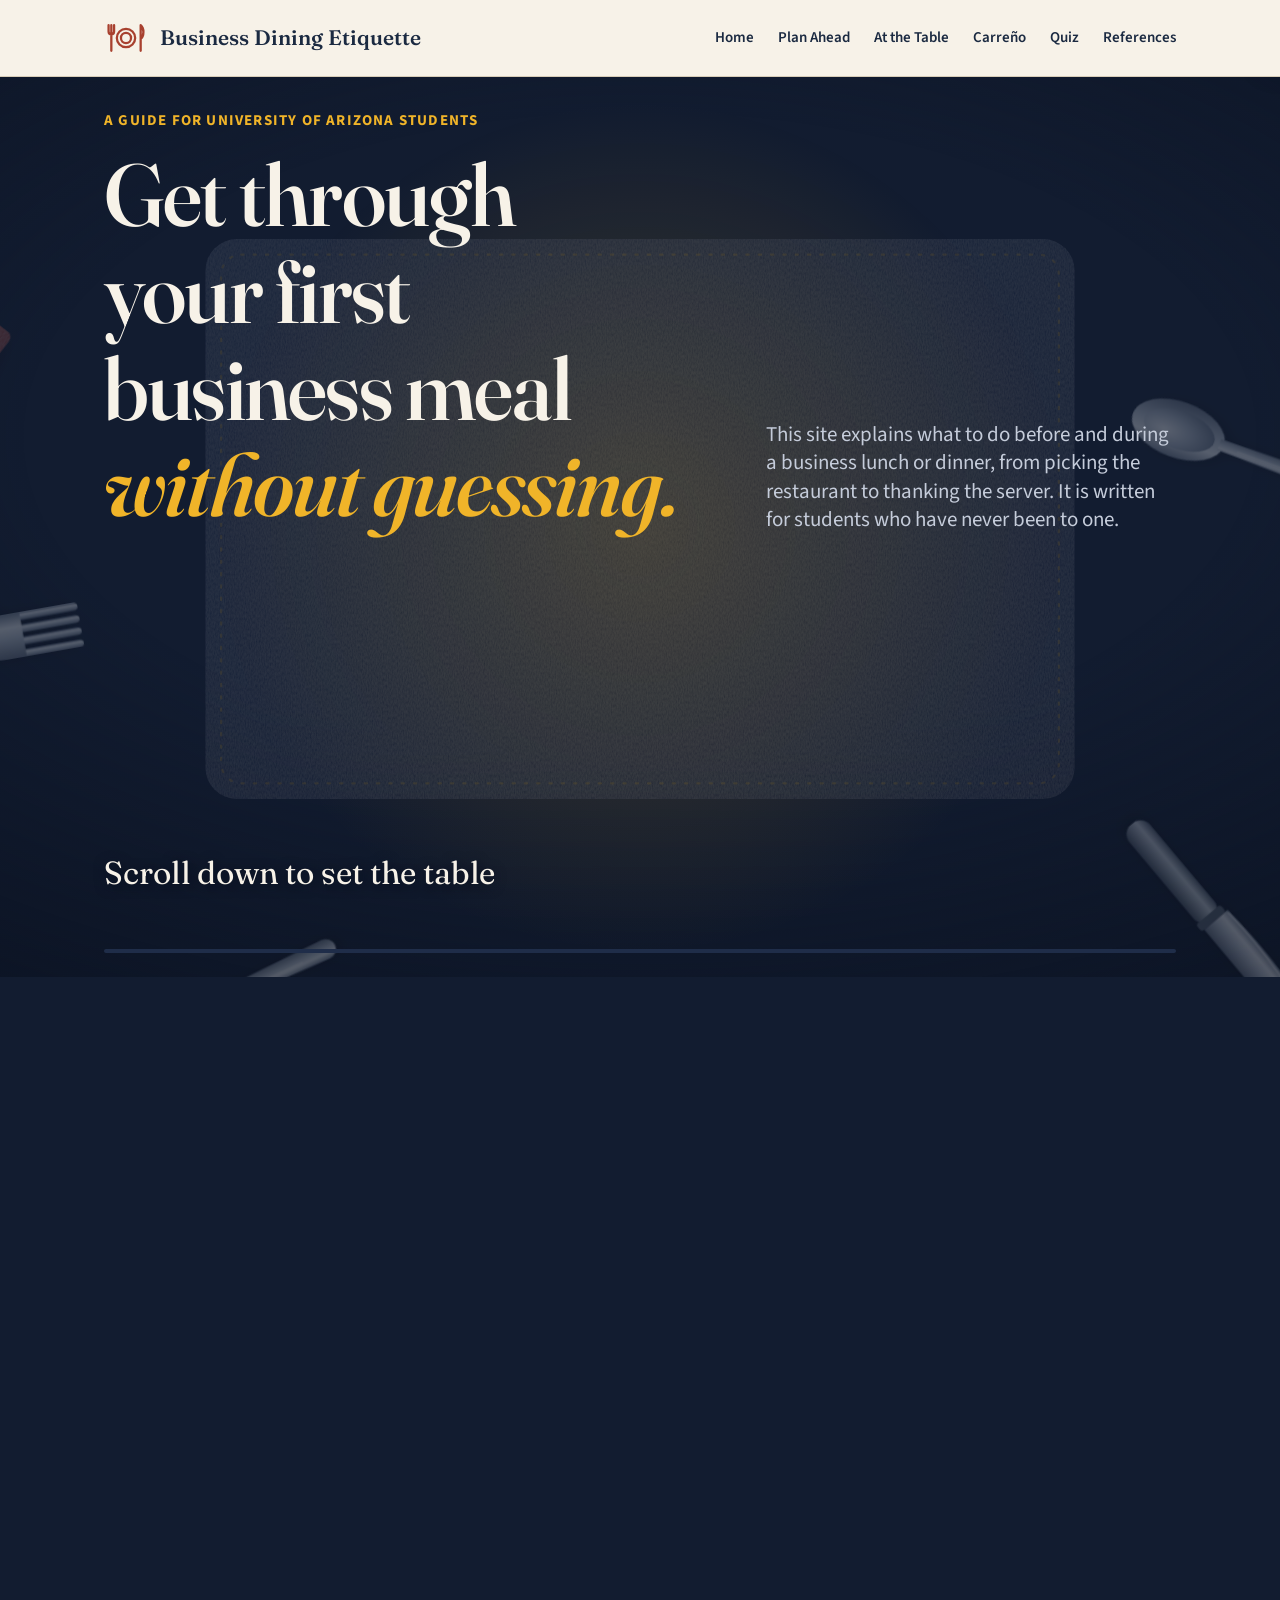
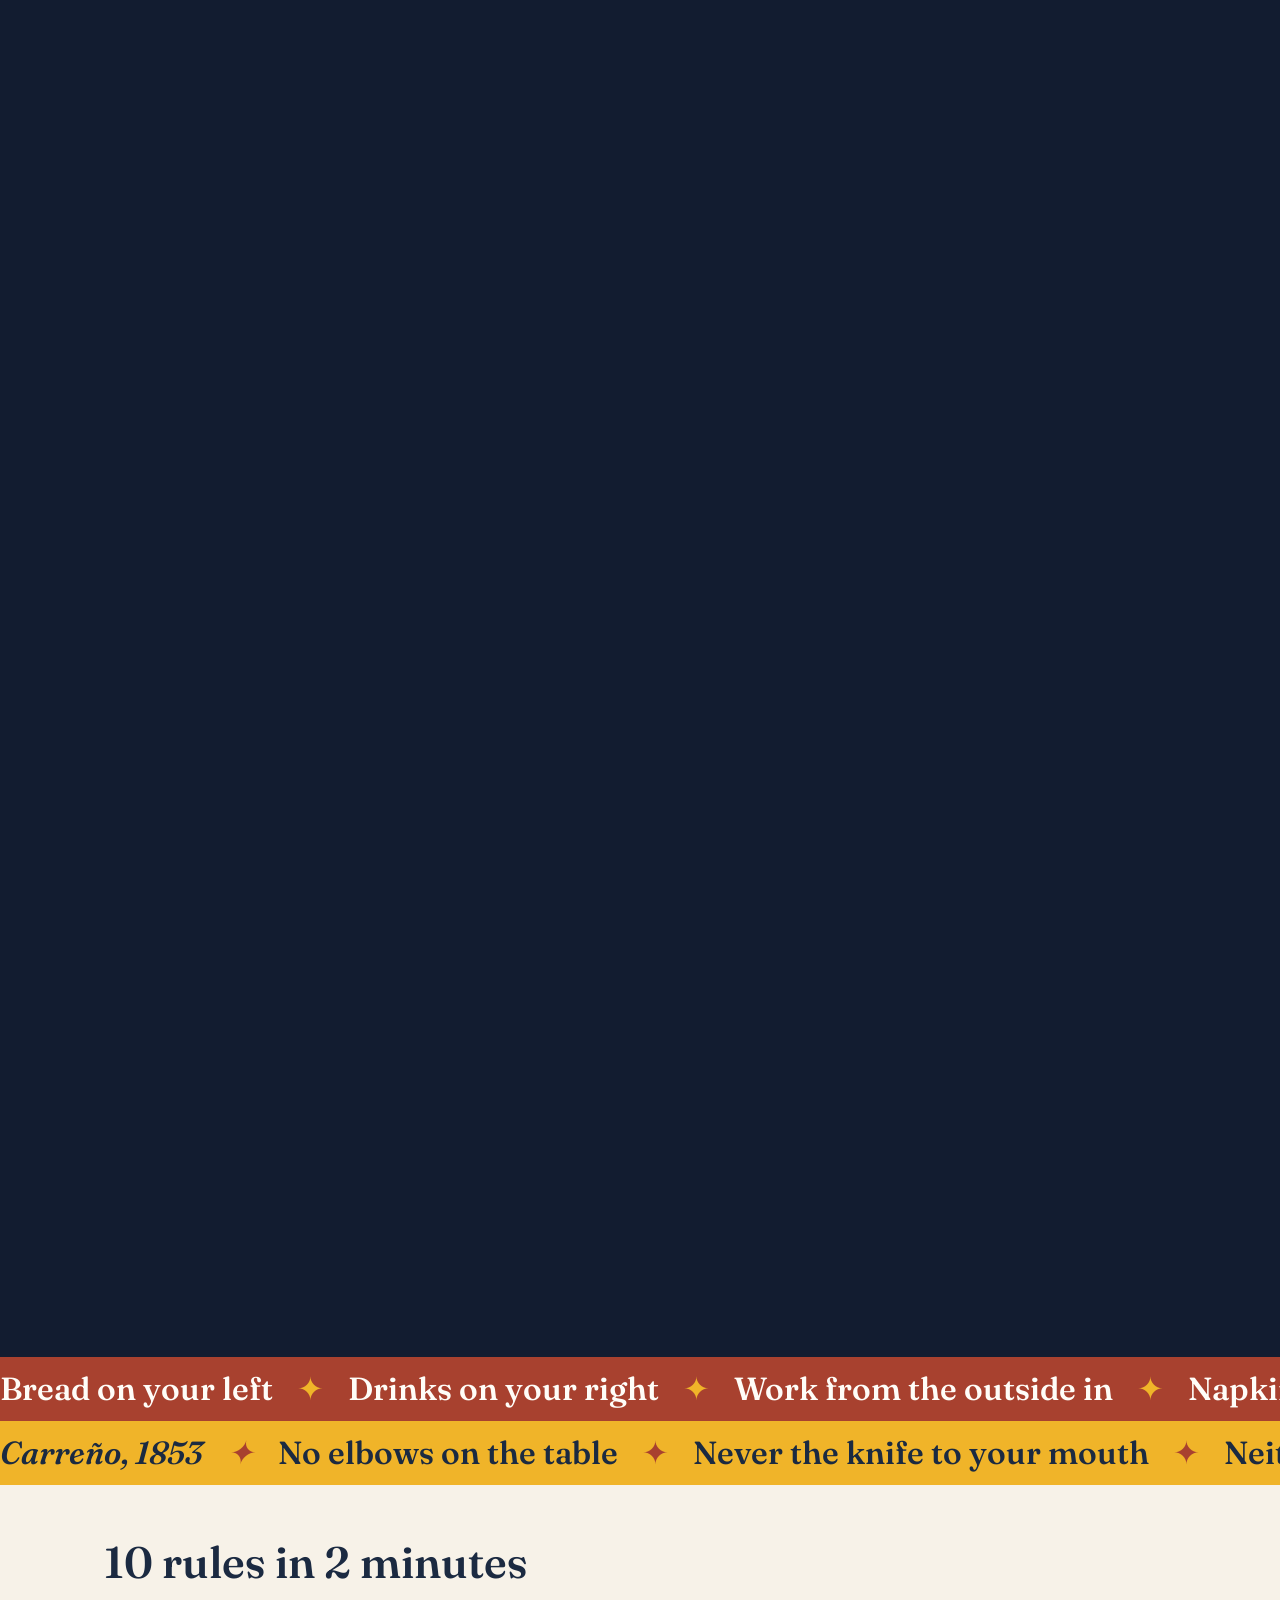
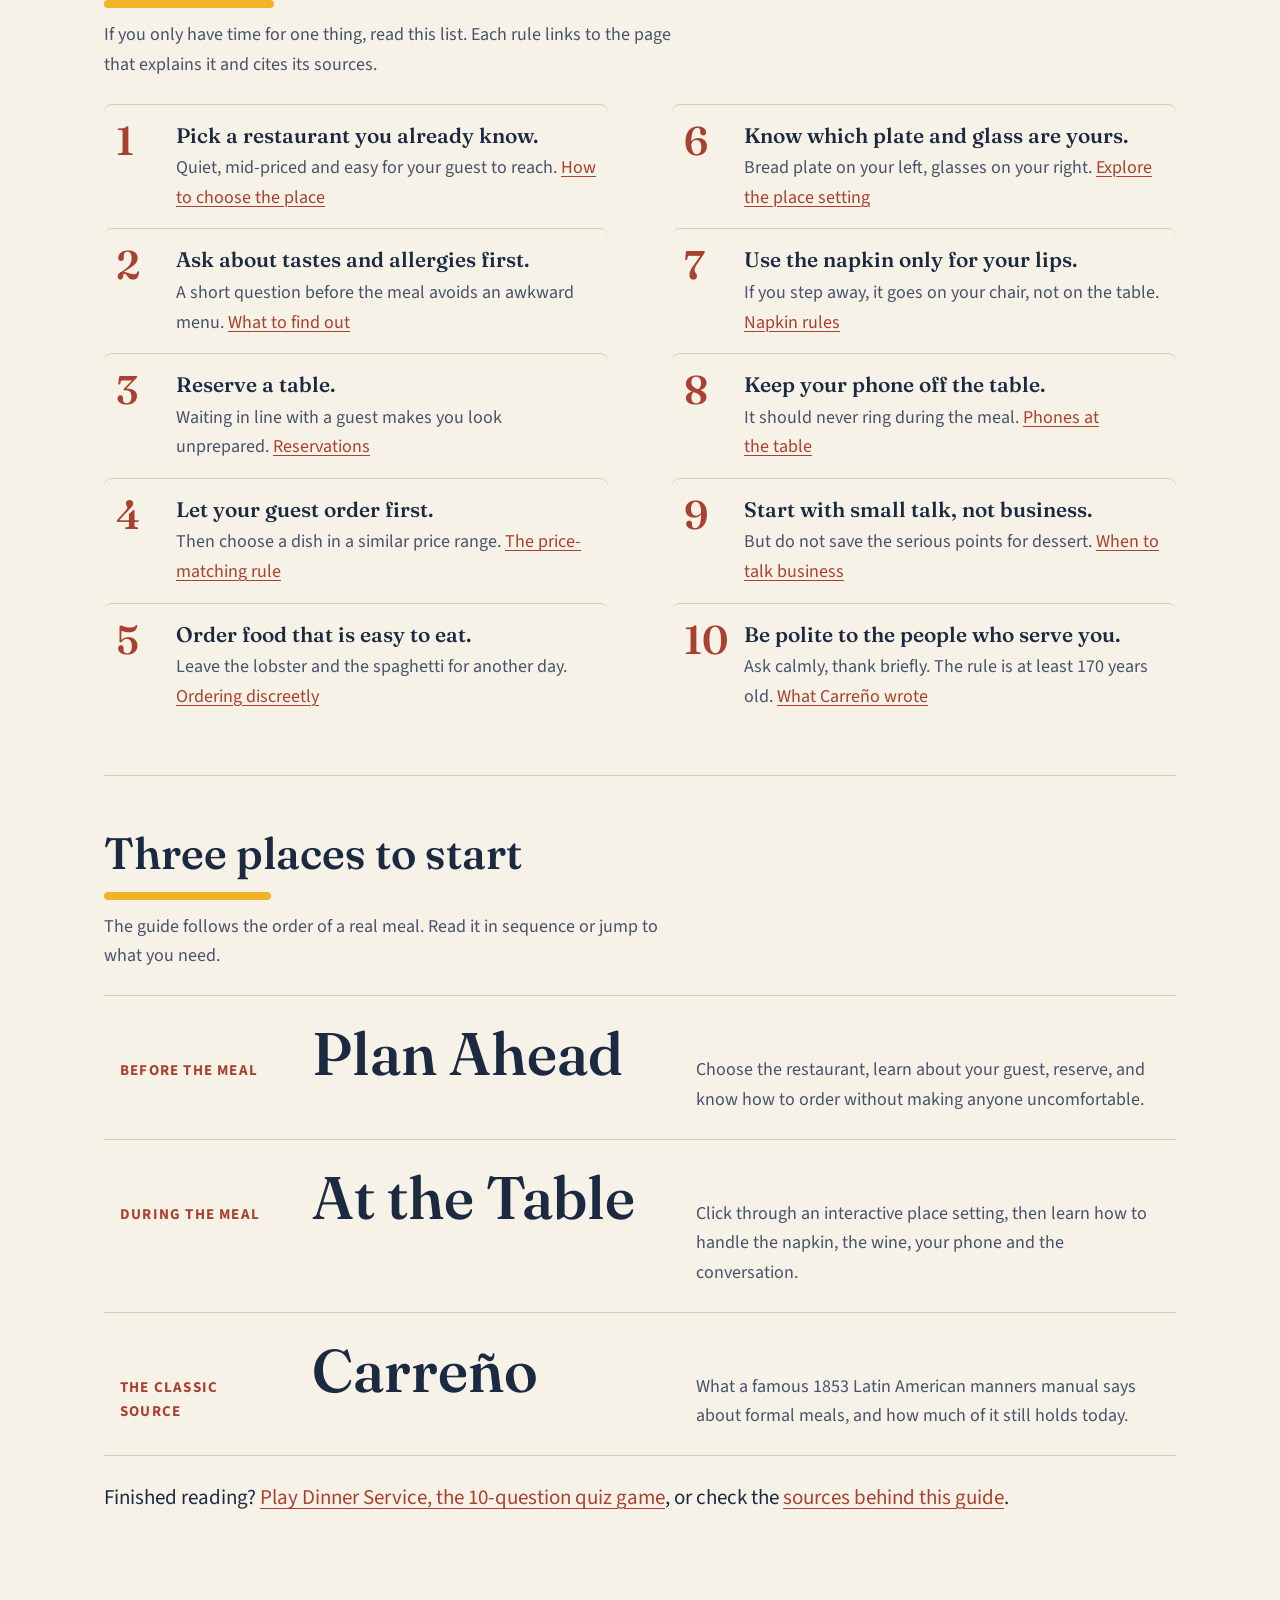
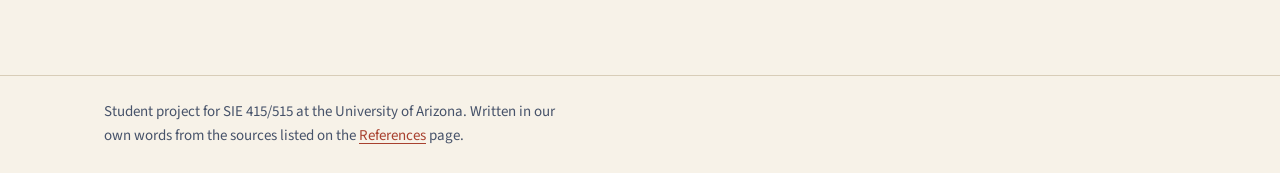
==== commit f73e16c0: "Redraw the place setting with detailed artwork and a full-screen scene Co-Authored-By: Claude Fable " ====
--- a/index.html
+++ b/index.html
@@ -58,46 +58,72 @@
           </div>
           <div class="scene-table">
             <svg class="scene-art" viewBox="0 0 1000 520" role="img" aria-labelledby="scene-title">
-            <title id="scene-title">A place setting that arranges itself: dinner plate in the center, napkin and two forks on the left, knife and spoon on the right, bread plate at the upper left, dessert fork and spoon above the plate, water and wine glasses at the upper right.</title>
-            <g class="pc" data-seq="0" data-depth="0.5" data-from="0,520,-40">
-              <circle class="sc-plate" cx="500" cy="300" r="150"/>
-              <circle class="sc-ring" cx="500" cy="300" r="104"/>
+            <title id="scene-title">A place setting seen from above: dinner plate in the center, napkin and two forks on the left, knife and spoon on the right, bread plate at the upper left, dessert fork and spoon above the plate, water and wine glasses at the upper right.</title>
+            <defs>
+              <filter id="sh" x="-30%" y="-30%" width="160%" height="170%">
+                <feDropShadow dx="0" dy="12" stdDeviation="11" flood-color="#000" flood-opacity="0.5"/>
+              </filter>
+              <filter id="sh-soft" x="-30%" y="-30%" width="160%" height="170%">
+                <feDropShadow dx="0" dy="6" stdDeviation="6" flood-color="#000" flood-opacity="0.45"/>
+              </filter>
+              <filter id="linen" x="0" y="0" width="100%" height="100%">
+                <feTurbulence type="fractalNoise" baseFrequency="0.9 0.35" numOctaves="2" seed="7" result="n"/>
+                <feColorMatrix in="n" type="matrix" values="0 0 0 0 1  0 0 0 0 1  0 0 0 0 1  0 0 0 0.16 0" result="grain"/>
+                <feComposite in="grain" in2="SourceGraphic" operator="in" result="g2"/>
+                <feMerge><feMergeNode in="SourceGraphic"/><feMergeNode in="g2"/></feMerge>
+              </filter>
+              <radialGradient id="gPlate" cx="38%" cy="30%" r="80%">
+                <stop offset="0" stop-color="#FFFFFF"/><stop offset="0.55" stop-color="#F6F1E6"/><stop offset="1" stop-color="#CFC6B3"/>
+              </radialGradient>
+              <radialGradient id="gWell" cx="50%" cy="50%" r="50%">
+                <stop offset="0" stop-color="#FDFBF6"/><stop offset="0.8" stop-color="#F3EEE2"/><stop offset="1" stop-color="#D8D0BF"/>
+              </radialGradient>
+              <linearGradient id="gSteel" x1="0" y1="0" x2="1" y2="0">
+                <stop offset="0" stop-color="#7F8A9A"/><stop offset="0.3" stop-color="#F7F9FB"/><stop offset="0.55" stop-color="#C6CED8"/><stop offset="1" stop-color="#6C7686"/>
+              </linearGradient>
+              <linearGradient id="gSteelDark" x1="0" y1="0" x2="1" y2="0">
+                <stop offset="0" stop-color="#5E6877"/><stop offset="0.35" stop-color="#D5DBE3"/><stop offset="1" stop-color="#4E5765"/>
+              </linearGradient>
+              <radialGradient id="gBowl" cx="40%" cy="30%" r="75%">
+                <stop offset="0" stop-color="#FFFFFF"/><stop offset="0.5" stop-color="#B9C2CE"/><stop offset="1" stop-color="#737E8E"/>
+              </radialGradient>
+              <linearGradient id="gGold" x1="0" y1="0" x2="1" y2="0">
+                <stop offset="0" stop-color="#9A6A0E"/><stop offset="0.3" stop-color="#FFE59A"/><stop offset="0.6" stop-color="#E6A91F"/><stop offset="1" stop-color="#8C5C08"/>
+              </linearGradient>
+              <radialGradient id="gGoldBowl" cx="40%" cy="30%" r="75%">
+                <stop offset="0" stop-color="#FFF3C4"/><stop offset="0.5" stop-color="#E6A91F"/><stop offset="1" stop-color="#8C5C08"/>
+              </radialGradient>
+              <linearGradient id="gNapkin" x1="0" y1="0" x2="1" y2="0">
+                <stop offset="0" stop-color="#B63A25"/><stop offset="0.45" stop-color="#E9603F"/><stop offset="0.62" stop-color="#D44B30"/><stop offset="1" stop-color="#A93320"/>
+              </linearGradient>
+              <radialGradient id="gWater" cx="38%" cy="32%" r="75%">
+                <stop offset="0" stop-color="#E9F7FC"/><stop offset="0.6" stop-color="#9CCBE0"/><stop offset="1" stop-color="#4F8FAE"/>
+              </radialGradient>
+              <radialGradient id="gWine" cx="38%" cy="32%" r="75%">
+                <stop offset="0" stop-color="#D8483B"/><stop offset="0.55" stop-color="#8E1820"/><stop offset="1" stop-color="#4A0A12"/>
+              </radialGradient>
+              <radialGradient id="gBread" cx="40%" cy="30%" r="80%">
+                <stop offset="0" stop-color="#FBE0A0"/><stop offset="0.6" stop-color="#D9A04A"/><stop offset="1" stop-color="#9C6520"/>
+              </radialGradient>
+              <linearGradient id="gMat" x1="0" y1="0" x2="1" y2="1">
+                <stop offset="0" stop-color="#24365A"/><stop offset="1" stop-color="#172340"/>
+              </linearGradient>
+            </defs>
+            <g class="sc-mat">
+              <rect x="112" y="10" width="776" height="500" rx="28" fill="url(#gMat)" filter="url(#linen)"/>
+              <rect x="126" y="24" width="748" height="472" rx="18" fill="none" stroke="#F0B429" stroke-opacity="0.45" stroke-width="2" stroke-dasharray="2 9" stroke-linecap="round"/>
             </g>
-            <g class="pc" data-seq="1" data-depth="1.3" data-from="-330,-120,38">
-              <rect class="sc-napkin" x="150" y="180" width="92" height="270" rx="6"/>
-              <path class="sc-fold" d="M212 180v270"/>
-            </g>
-            <g class="pc" data-seq="2" data-depth="1.0" data-from="-140,330,-115">
-              <path class="sc-steel" d="M285 215v235M269 215v48a16 16 0 0 0 32 0v-48"/>
-            </g>
-            <g class="pc" data-seq="3" data-depth="0.8" data-from="-420,60,80">
-              <path class="sc-steel" d="M330 170v280M312 170v58a18 18 0 0 0 36 0v-58"/>
-            </g>
-            <g class="pc" data-seq="4" data-depth="0.9" data-from="330,300,140">
-              <path class="sc-blade" d="M678 450V170c34 22 34 126 0 150z"/>
-            </g>
-            <g class="pc" data-seq="5" data-depth="1.2" data-from="300,-90,-70">
-              <ellipse class="sc-bowl" cx="738" cy="214" rx="23" ry="40"/>
-              <path class="sc-steel" d="M738 254v196"/>
-            </g>
-            <g class="pc" data-seq="6" data-depth="1.5" data-from="-260,-330,0">
-              <circle class="sc-plate" cx="215" cy="92" r="64"/>
-              <circle class="sc-ring" cx="215" cy="92" r="42"/>
-              <ellipse class="sc-bread" cx="215" cy="92" rx="30" ry="19"/>
-            </g>
-            <g class="pc" data-seq="7" data-depth="1.1" data-from="60,-300,200">
-              <path class="sc-gold" d="M432 96h136M568 84h-26a12 12 0 0 0 0 24h26"/>
-              <path class="sc-gold" d="M458 132h116"/>
-              <ellipse class="sc-gold-fill" cx="442" cy="132" rx="22" ry="12"/>
-            </g>
-            <g class="pc" data-seq="8" data-depth="1.6" data-from="320,-260,0">
-              <circle class="sc-glass" cx="712" cy="88" r="50"/>
-              <circle class="sc-water" cx="712" cy="88" r="33"/>
-            </g>
-            <g class="pc" data-seq="9" data-depth="1.9" data-from="420,-40,0">
-              <circle class="sc-glass" cx="812" cy="140" r="41"/>
-              <circle class="sc-wine" cx="812" cy="140" r="26"/>
-            </g>
+            <g class="pc" data-seq="0" data-depth="0.5" data-from="0,560,-40" filter="url(#sh)"><circle cx="500" cy="300" r="150" fill="url(#gPlate)"/><circle cx="500" cy="300" r="142.5" fill="none" stroke="#D9A441" stroke-width="2.7"/><circle cx="500" cy="300" r="103.5" fill="url(#gWell)"/><circle cx="500" cy="300" r="103.5" fill="none" stroke="#000" stroke-opacity="0.1" stroke-width="3"/><path d="M380 255A128.2 128.2 0 0 1 462.5 177.3" fill="none" stroke="#fff" stroke-opacity="0.85" stroke-width="4.5" stroke-linecap="round"/></g>
+            <g class="pc" data-seq="1" data-depth="1.3" data-from="-380,-140,38" filter="url(#sh)"><g filter="url(#linen)"><rect x="150" y="178" width="96" height="274" rx="6" fill="url(#gNapkin)"/></g><rect x="208" y="178" width="38" height="274" rx="6" fill="#000" fill-opacity="0.14"/><path d="M208 178v274" stroke="#7E2416" stroke-width="2"/><rect x="158" y="186" width="80" height="258" rx="3" fill="none" stroke="#FFE7D6" stroke-opacity="0.55" stroke-width="1.5" stroke-dasharray="5 5"/></g>
+            <g class="pc" data-seq="2" data-depth="1.0" data-from="-160,360,-115" filter="url(#sh-soft)"><g fill="url(#gSteel)"><rect x="263" y="212" width="5.8" height="72" rx="2.9"/><rect x="272.4" y="212" width="5.8" height="72" rx="2.9"/><rect x="281.8" y="212" width="5.8" height="72" rx="2.9"/><rect x="291.2" y="212" width="5.8" height="72" rx="2.9"/><path d="M263 264h34v14c0 26-11 30-11 44h-12c0-14-11-18-11-44z"/><path d="M274 318h12l3 122a9 9 0 0 1-18 0z"/></g><path d="M278 336v80" fill="none" stroke="#fff" stroke-opacity="0.55" stroke-width="2" stroke-linecap="round"/></g>
+            <g class="pc" data-seq="3" data-depth="0.8" data-from="-470,70,80" filter="url(#sh-soft)"><g fill="url(#gSteel)"><rect x="312" y="168" width="6.8" height="72" rx="3.4"/><rect x="323.1" y="168" width="6.8" height="72" rx="3.4"/><rect x="334.1" y="168" width="6.8" height="72" rx="3.4"/><rect x="345.2" y="168" width="6.8" height="72" rx="3.4"/><path d="M312 220h40v14c0 26-14 30-14 44h-12c0-14-14-18-14-44z"/><path d="M326 274h12l3 166a9 9 0 0 1-18 0z"/></g><path d="M330 292v124" fill="none" stroke="#fff" stroke-opacity="0.55" stroke-width="2" stroke-linecap="round"/></g>
+            <g class="pc" data-seq="4" data-depth="0.9" data-from="360,330,140" filter="url(#sh-soft)"><path d="M685 168c-34 40-30 136.3-27 170.4h27z" fill="url(#gSteel)"/><path d="M681 182c-26 44-24 127.8-22 154.4" fill="none" stroke="#fff" stroke-opacity="0.6" stroke-width="2"/><rect x="662" y="341.4" width="24" height="110.6" rx="11" fill="url(#gSteelDark)"/><rect x="660" y="338.4" width="28" height="8" rx="3" fill="#59626F"/></g>
+            <g class="pc" data-seq="5" data-depth="1.2" data-from="330,-100,-70" filter="url(#sh-soft)"><ellipse cx="738" cy="219" rx="25" ry="43" fill="url(#gSteel)"/><ellipse cx="738" cy="220" rx="17" ry="33" fill="url(#gBowl)"/><path d="M733 258h10l3 182a8 8 0 0 1-16 0z" fill="url(#gSteel)"/><path d="M737 276v146" fill="none" stroke="#fff" stroke-opacity="0.5" stroke-width="2" stroke-linecap="round"/></g>
+            <g class="pc" data-seq="6" data-depth="1.5" data-from="-300,-360,0" filter="url(#sh)"><circle cx="215" cy="92" r="64" fill="url(#gPlate)"/><circle cx="215" cy="92" r="60.8" fill="none" stroke="#D9A441" stroke-width="1.5"/><circle cx="215" cy="92" r="44.2" fill="url(#gWell)"/><circle cx="215" cy="92" r="44.2" fill="none" stroke="#000" stroke-opacity="0.1" stroke-width="3"/><path d="M163.8 72.8A54.7 54.7 0 0 1 199 39.6" fill="none" stroke="#fff" stroke-opacity="0.85" stroke-width="2" stroke-linecap="round"/><ellipse cx="208" cy="96" rx="30" ry="20" fill="url(#gBread)" filter="url(#sh-soft)"/><path d="M194 90l8 10M205 86l8 12M216 86l7 10" stroke="#8C5A17" stroke-opacity="0.7" stroke-width="2.5" stroke-linecap="round"/><g transform="rotate(-62 243 78)"><rect x="239" y="48" width="9" height="34" rx="4.5" fill="url(#gSteel)"/><rect x="238" y="80" width="11" height="30" rx="5" fill="url(#gSteelDark)"/></g></g>
+            <g class="pc" data-seq="7" data-depth="1.1" data-from="70,-330,200" filter="url(#sh-soft)"><g transform="translate(500 92) rotate(90) scale(0.56)"><g fill="url(#gGold)"><rect x="-15" y="-120" width="5.1" height="72" rx="2.6"/><rect x="-6.7" y="-120" width="5.1" height="72" rx="2.6"/><rect x="1.6" y="-120" width="5.1" height="72" rx="2.6"/><rect x="9.9" y="-120" width="5.1" height="72" rx="2.6"/><path d="M-15 -68h30v14c0 26-9 30-9 44h-12c0-14-9-18-9-44z"/><path d="M-6 -14h12l3 122a9 9 0 0 1-18 0z"/></g><path d="M-2 4v80" fill="none" stroke="#fff" stroke-opacity="0.55" stroke-width="2" stroke-linecap="round"/></g><g transform="translate(500 132) rotate(-90) scale(0.56)"><ellipse cx="0" cy="-77" rx="25" ry="43" fill="url(#gGold)"/><ellipse cx="0" cy="-76" rx="17" ry="33" fill="url(#gGoldBowl)"/><path d="M-5 -38h10l3 146a8 8 0 0 1-16 0z" fill="url(#gGold)"/><path d="M-1 -20v110" fill="none" stroke="#fff" stroke-opacity="0.5" stroke-width="2" stroke-linecap="round"/></g></g>
+            <g class="pc" data-seq="8" data-depth="1.6" data-from="360,-290,0" filter="url(#sh)"><circle cx="712" cy="88" r="52" fill="#FFFFFF" fill-opacity="0.12" stroke="#E8EEF5" stroke-opacity="0.9" stroke-width="4"/><circle cx="712" cy="88" r="38.5" fill="url(#gWater)"/><ellipse cx="696.4" cy="72.4" rx="10.4" ry="5.2" fill="#fff" fill-opacity="0.6" transform="rotate(-35 696.4 72.4)"/></g>
+            <g class="pc" data-seq="9" data-depth="1.9" data-from="470,-50,0" filter="url(#sh)"><circle cx="818" cy="144" r="43" fill="#FFFFFF" fill-opacity="0.12" stroke="#E8EEF5" stroke-opacity="0.9" stroke-width="4"/><circle cx="818" cy="144" r="31.8" fill="url(#gWine)"/><ellipse cx="805.1" cy="131.1" rx="8.6" ry="4.3" fill="#fff" fill-opacity="0.6" transform="rotate(-35 805.1 131.1)"/></g>
+            <g class="sc-labels" aria-hidden="true"><text x="198" y="484">NAPKIN</text><text x="306" y="484">FORKS</text><text x="708" y="484">KNIFE AND SPOON</text><text x="322" y="98">BREAD</text><text x="500" y="60">DESSERT</text><text x="712" y="166">WATER</text><text x="840" y="214">WINE</text></g>
           </svg>
           </div>
           <div class="scene-foot" aria-hidden="true">
@@ -112,6 +138,10 @@
       <ul class="marquee-track"><li>Bread on your left</li><li>Drinks on your right</li><li>Work from the outside in</li><li>Napkin on your lap</li><li>Phone off the table</li><li>Let your guest order first</li><li>Thank your server</li></ul>
       <ul class="marquee-track" aria-hidden="true"><li>Bread on your left</li><li>Drinks on your right</li><li>Work from the outside in</li><li>Napkin on your lap</li><li>Phone off the table</li><li>Let your guest order first</li><li>Thank your server</li></ul>
     </div>
+    <div class="marquee marquee-alt">
+      <ul class="marquee-track"><li>Carreño, 1853</li><li>No elbows on the table</li><li>Never the knife to your mouth</li><li>Neither too fast nor too slow</li><li>Never a harsh word to a server</li><li>Offer a dish only once</li><li>Bread is broken by hand</li></ul>
+      <ul class="marquee-track" aria-hidden="true"><li>Carreño, 1853</li><li>No elbows on the table</li><li>Never the knife to your mouth</li><li>Neither too fast nor too slow</li><li>Never a harsh word to a server</li><li>Offer a dish only once</li><li>Bread is broken by hand</li></ul>
+    </div>
 
     <div class="wrap">
 
--- a/css/tokens.css
+++ b/css/tokens.css
@@ -33,6 +33,8 @@
   --steel: #DCE3EC;        /* cutlery in the scene */
   --water: #9CCBE0;
   --pulse: rgba(240, 180, 41, 0.7);
+  --stage-deep: #0A1120;   /* vignette at the edges of the stage */
+  --candle: rgba(240, 180, 41, 0.22); /* light that follows the pointer */
 
   /* ---- Fonts ---- */
   --font-display: "Fraunces", Georgia, "Times New Roman", serif;
--- a/css/site.css
+++ b/css/site.css
@@ -728,3 +728,76 @@
   .marquee-track[aria-hidden="true"] { display: none; }
   .page-intro::after, .game-start .btn-gold, .hotspot { animation: none !important; }
 }
+
+/* ==========================================================================
+   Stage, round two: the table fills the screen, candlelight follows the
+   pointer, and the place setting uses the same detailed artwork.
+   ========================================================================== */
+.scene-pin { position: relative; isolation: isolate; }
+.scene-pin::before {
+  content: "";
+  position: absolute;
+  inset: 0;
+  z-index: -1;
+  background:
+    radial-gradient(38rem circle at var(--mx, 50%) var(--my, 45%), var(--candle), transparent 70%),
+    radial-gradient(120% 90% at 50% 40%, transparent 40%, var(--stage-deep) 100%);
+  pointer-events: none;
+}
+.scene.is-live .scene-inner { position: relative; width: 100%; }
+.scene.is-live .scene-copy { position: relative; z-index: 2; transform-origin: left top; will-change: transform, opacity; }
+.scene.is-live .scene-table { position: absolute; inset: var(--sp-7) 0 var(--sp-8); z-index: 1; min-height: 0; }
+.scene.is-live .scene-foot { position: absolute; left: var(--gutter); right: var(--gutter); bottom: var(--sp-5); z-index: 2; }
+.scene:not(.is-live) .scene-table { min-height: 22rem; }
+.scene h1 { animation: headline-in 0.9s var(--ease) both; }
+.scene h1 em { display: inline-block; animation: headline-in 0.9s var(--ease) 0.25s both; }
+.scene .lede { animation: headline-in 0.9s var(--ease) 0.45s both; }
+@keyframes headline-in { from { opacity: 0; transform: translateY(2rem) rotate(1.5deg); } to { opacity: 1; transform: none; } }
+.sc-labels { opacity: 0; }
+.scene:not(.is-live) .sc-labels { opacity: 1; }
+.sc-labels text { fill: var(--gold); font-family: var(--font-body); font-size: 13px; font-weight: 700; letter-spacing: 0.14em; text-anchor: middle; }
+.scene-caption { font-size: var(--fs-xl); text-shadow: 0 2px 12px var(--stage-deep); }
+@media (max-width: 40rem) {
+  .scene.is-live .scene-table { inset: 30% -14% 22%; }
+  .sc-labels { display: none; }
+  .scene-caption { font-size: var(--fs-lg); }
+}
+
+/* Second marquee runs the other way, in gold */
+.marquee-alt { background: var(--gold); color: var(--ink); }
+.marquee-alt .marquee-track { animation-direction: reverse; animation-duration: 44s; }
+.marquee-alt .marquee-track li::after { color: var(--accent); }
+.marquee-alt .marquee-track li:first-child { font-style: italic; }
+
+/* Place setting on the same dark stage */
+.ps-stage { background: var(--stage); border-radius: var(--r-lg); overflow: hidden; box-shadow: var(--shadow-md); }
+.ps-art [data-art] { transform-box: fill-box; transform-origin: center; }
+.ps .hotspot { --hotspot: 2.25rem; font-size: var(--fs-xs); background: var(--gold); color: var(--ink); border-color: var(--stage); }
+.ps .hotspot:hover { background: var(--paper); }
+.ps .hotspot[aria-pressed="true"] { background: var(--accent-bright); color: var(--on-accent); border-color: var(--paper); }
+.ps .hotspot:focus-visible { outline-color: var(--paper); }
+.ps.is-interactive .ps-art:has(.is-active) [data-art]:not(.is-active) { opacity: 0.3; }
+.ps.is-interactive .ps-art:has(.is-active) .sc-mat { opacity: 0.6; }
+.ps-panel { border-color: var(--ink); border-width: var(--bw-thick); }
+.ps-list li:not([hidden]) { animation: caption-in var(--dur-slow) var(--ease); }
+
+/* Louder section rhythm */
+.section-head h2 { position: relative; display: inline-block; }
+.section-head h2::after { content: ""; display: block; width: 40%; height: var(--sp-2); margin-top: var(--sp-2); background: var(--gold); border-radius: var(--r-pill); transform-origin: left; }
+.reveal .section-head h2::after, .section-head.reveal h2::after { transform: scaleX(0); }
+.section-head.is-in h2::after { transform: scaleX(1); transition: transform var(--dur-reveal) var(--ease) 200ms; }
+.side-box { border-color: var(--ink); border-width: var(--bw-thick); box-shadow: var(--sp-2) var(--sp-2) 0 var(--gold); transition: transform var(--dur) var(--ease), box-shadow var(--dur) var(--ease); }
+.side-box:hover { transform: translate(calc(var(--sp-1) * -1), calc(var(--sp-1) * -1)); box-shadow: var(--sp-3) var(--sp-3) 0 var(--accent); }
+.quote { border-color: var(--ink); border-width: var(--bw-thick); box-shadow: var(--sp-2) var(--sp-2) 0 var(--accent); }
+.quote blockquote { font-size: var(--fs-lg); font-style: italic; }
+.note { border-color: var(--ink); }
+.tag { border-width: var(--bw-thick); }
+.tag-same { background: var(--good-bg); }
+.tag-dated { background: var(--bad-bg); }
+tbody tr { transition: background-color var(--dur-fast) var(--ease); }
+tbody tr:hover { background: var(--paper-deep); }
+.next-step a { font-family: var(--font-display); font-size: var(--fs-lg); }
+
+@media (prefers-reduced-motion: reduce) {
+  .scene h1, .scene h1 em, .scene .lede, .ps-list li { animation: none !important; }
+}
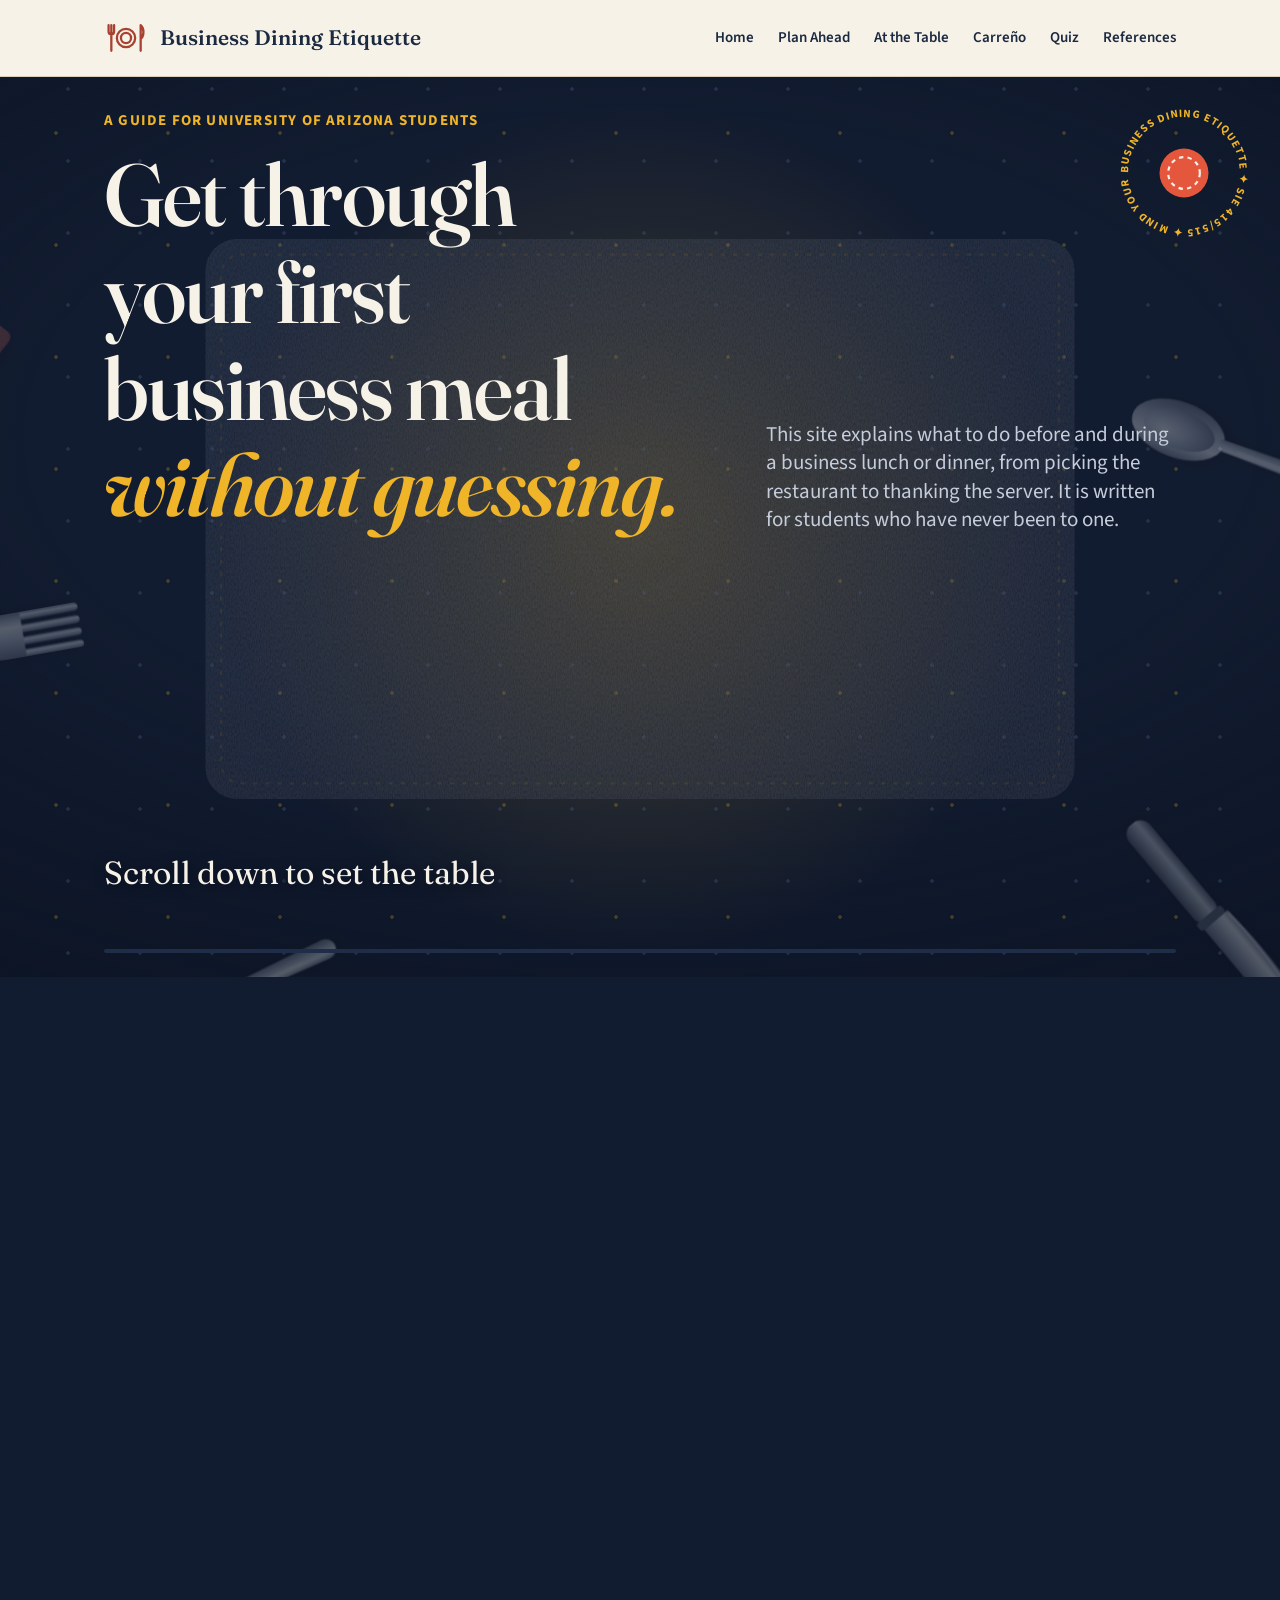
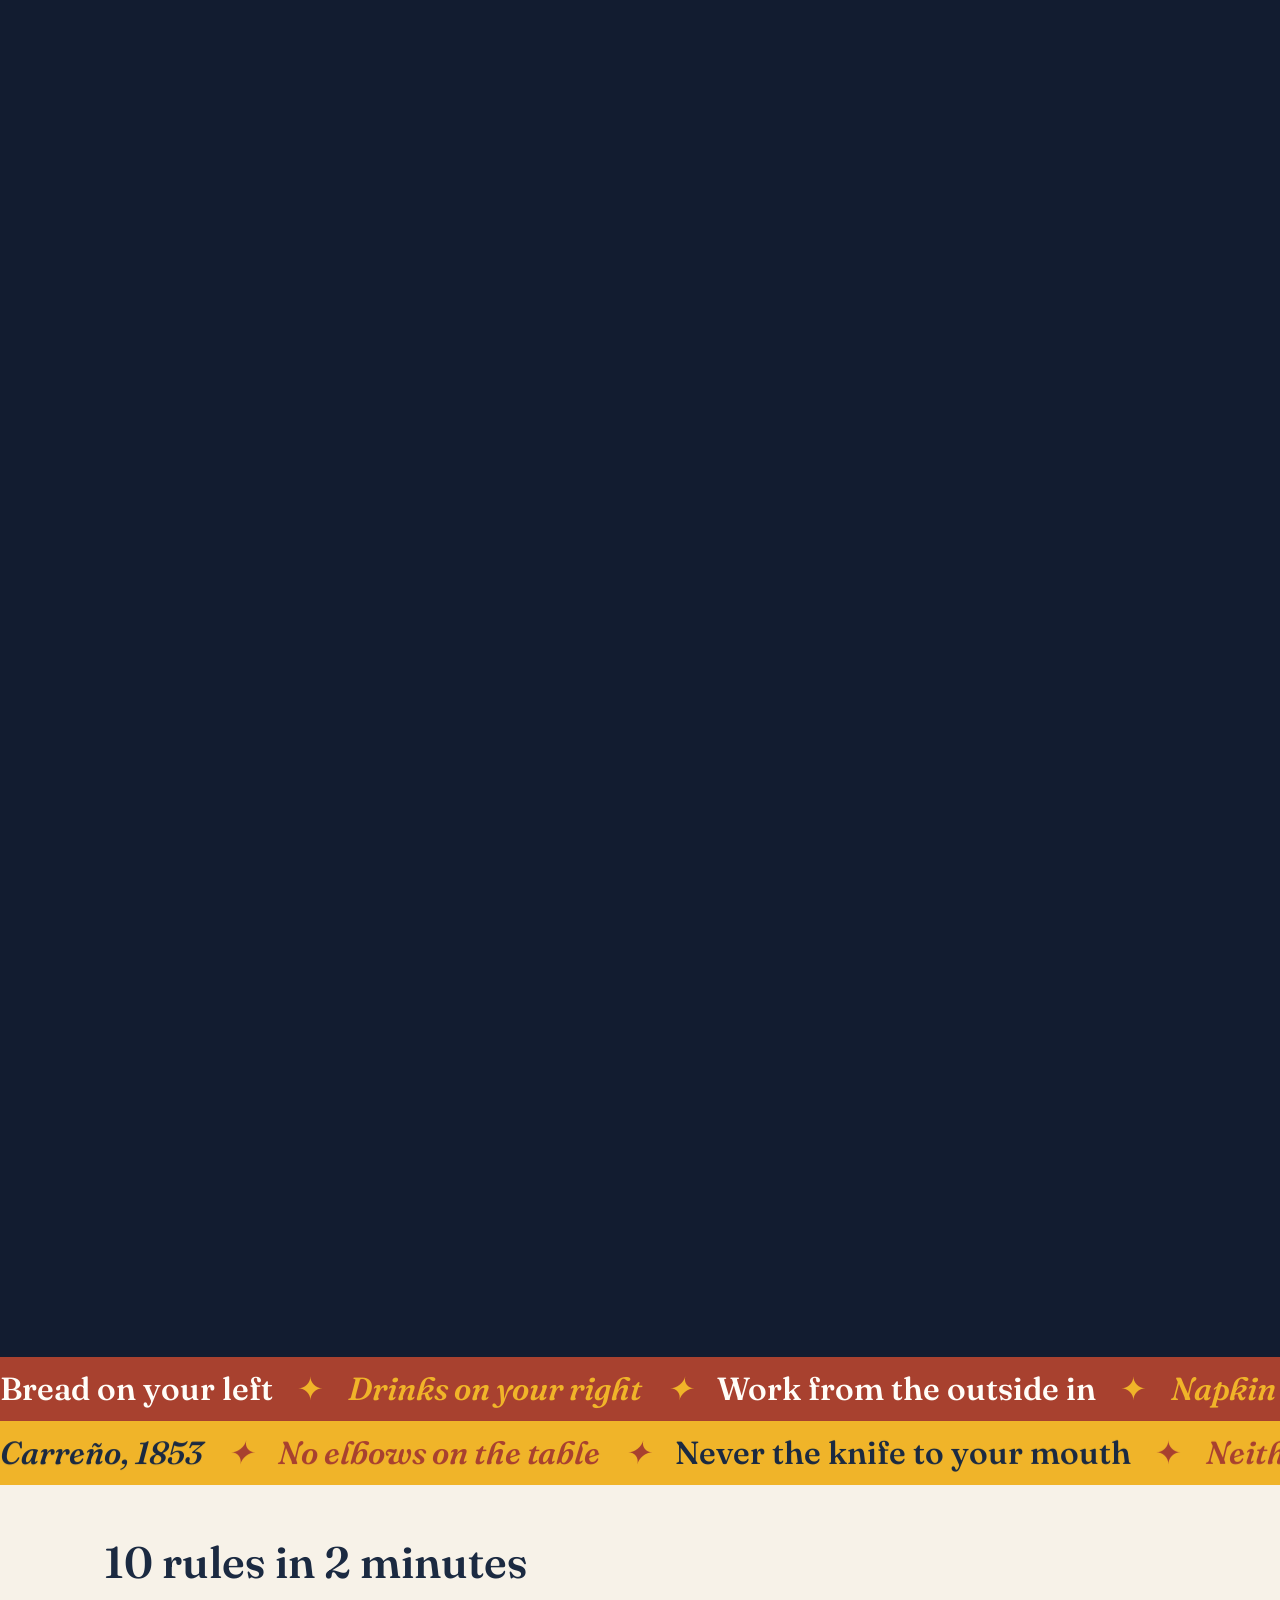
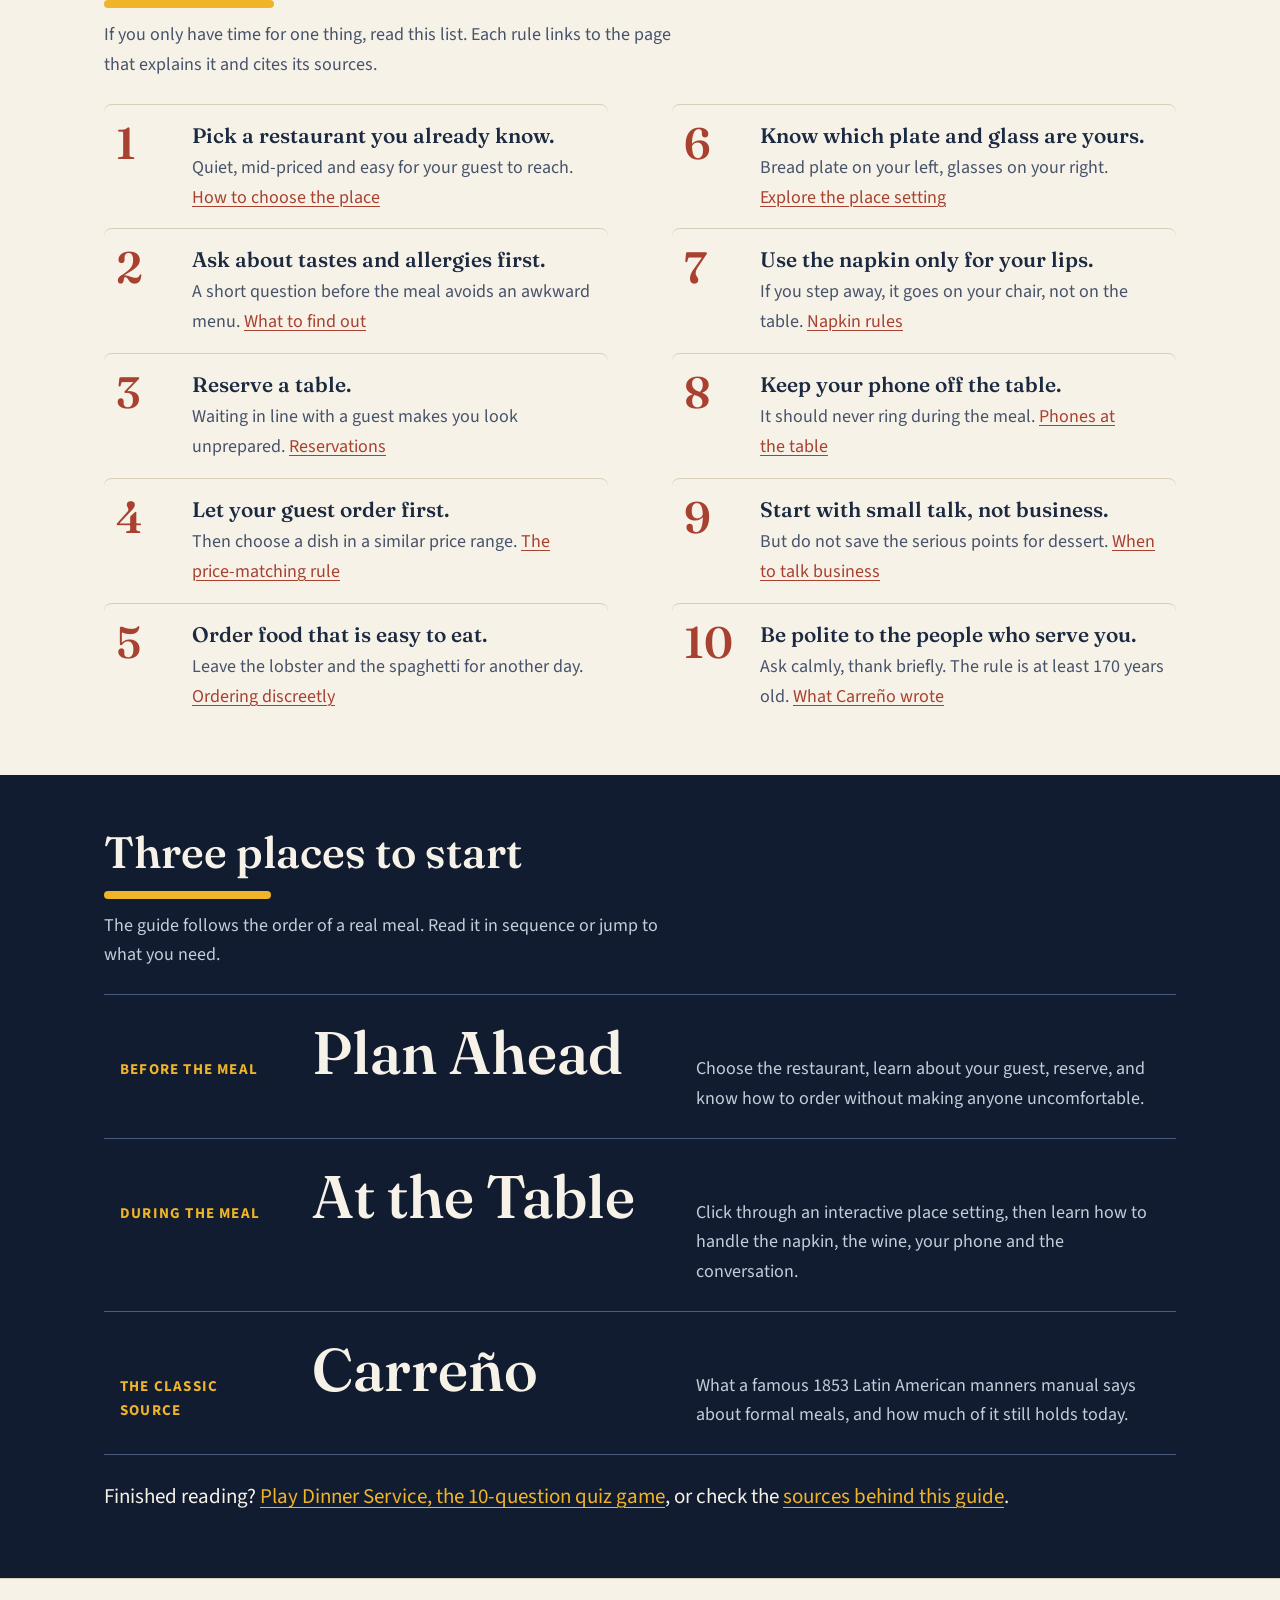
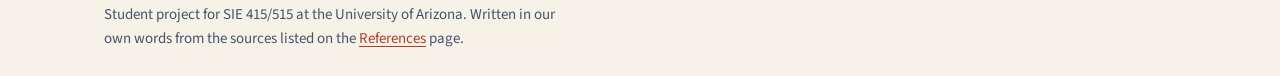
==== commit 3c29273b: "Add site-wide effects layer and louder quiz feedback Co-Authored-By: Claude Fable 5.2 <noreply@anthr" ====
--- a/index.html
+++ b/index.html
@@ -13,6 +13,7 @@
   <link rel="stylesheet" href="css/site.css">
   <script src="js/scene.js" defer></script>
   <script src="js/motion.js" defer></script>
+  <script src="js/fx.js" defer></script>
 </head>
 <body data-page="index">
   <!-- SHARED HEADER START -->
--- a/css/site.css
+++ b/css/site.css
@@ -801,3 +801,157 @@
 @media (prefers-reduced-motion: reduce) {
   .scene h1, .scene h1 em, .scene .lede, .ps-list li { animation: none !important; }
 }
+
+/* ---- Set the Table: game mode of the place setting ---- */
+.ps-modes { display: flex; flex-wrap: wrap; gap: var(--sp-3); margin-bottom: var(--sp-4); }
+.ps-game[hidden] { display: none; }
+.ps.is-game .ps-list, .ps.is-game .ps-hint, .ps.is-game .ps-controls { display: none; }
+.ps-game h3 { margin-bottom: var(--sp-2); }
+.ps-game-how { color: var(--ink-soft); }
+.chips { display: flex; flex-wrap: wrap; gap: var(--sp-2); margin-bottom: var(--sp-4); min-height: var(--hotspot); }
+.chip {
+  padding: var(--sp-2) var(--sp-4);
+  background: var(--paper);
+  color: var(--ink);
+  border: var(--bw-thick) solid var(--ink);
+  border-radius: var(--r-pill);
+  font: inherit;
+  font-weight: var(--fw-semibold);
+  cursor: grab;
+  transition: transform var(--dur-fast) var(--ease), background-color var(--dur-fast) var(--ease);
+}
+.chip:hover { transform: translateY(-0.15rem) rotate(-1.5deg); background: var(--paper-deep); }
+.chip:active { cursor: grabbing; }
+.chip[aria-pressed="true"] { background: var(--gold); transform: scale(1.06); }
+.ps-game-status { min-height: 3lh; margin-bottom: var(--sp-3); font-weight: var(--fw-semibold); }
+.ps-game-score { font-size: var(--fs-sm); color: var(--ink-soft); }
+
+.ps.is-game .ps-art [data-art] { opacity: 0.06; }
+.ps.is-game .ps-art [data-art].is-placed { opacity: 1; animation: pop var(--dur-slow) var(--ease); }
+.ps.is-game .hotspot { animation: none; background: transparent; color: var(--gold); border: var(--bw-thick) dashed var(--gold); }
+.ps.is-game .hotspot:hover, .ps.is-game .hotspot.is-drop { background: var(--gold); color: var(--ink); transform: scale(1.25); }
+.ps.is-game .hotspot.is-done { background: var(--good-bright); color: var(--ink); border: var(--bw-thick) solid var(--stage); opacity: 1; transform: none; cursor: default; }
+.ps.is-game .hotspot.is-no { animation: shake 0.45s var(--ease); border-color: var(--accent-bright); color: var(--accent-bright); }
+
+/* ==========================================================================
+   Effects layer (fx.js). Decoration only; all of it is disabled for
+   prefers-reduced-motion at the end of this block.
+   ========================================================================== */
+
+/* Curtain that lifts when a page opens (pure CSS, works without JS) */
+body::before, body::after { content: ""; position: fixed; inset: 0; z-index: 60; pointer-events: none; transform: translateY(-101%); }
+body::before { background: var(--gold); animation: curtain 0.9s var(--ease) 0.08s backwards; }
+body::after { background: var(--stage); animation: curtain 0.8s var(--ease) backwards; }
+@keyframes curtain { from { transform: translateY(0); } to { transform: translateY(-101%); } }
+
+.fx-progress { position: fixed; left: 0; top: 0; z-index: 50; width: 100%; height: var(--sp-1); background: var(--gold); transform: scaleX(0); transform-origin: left; pointer-events: none; }
+
+.fx-ring { position: fixed; left: 0; top: 0; z-index: 55; width: var(--sp-6); height: var(--sp-6); margin: calc(var(--sp-6) / -2) 0 0 calc(var(--sp-6) / -2); border: var(--bw-thick) solid var(--gold); border-radius: var(--r-pill); pointer-events: none; mix-blend-mode: difference; transition: width var(--dur) var(--ease), height var(--dur) var(--ease), margin var(--dur) var(--ease), opacity var(--dur) var(--ease), background-color var(--dur) var(--ease); }
+.fx-ring.is-link { width: var(--sp-8); height: var(--sp-8); margin: calc(var(--sp-8) / -2) 0 0 calc(var(--sp-8) / -2); background: var(--pulse); }
+.fx-ring.is-out { opacity: 0; }
+
+.fx-crumb, .fx-spark { position: fixed; z-index: 54; pointer-events: none; border-radius: var(--r-sm); }
+.fx-crumb { width: var(--sp-2); height: var(--sp-2); animation: crumb 0.8s var(--ease) forwards; }
+.fx-spark { width: var(--sp-2); height: var(--sp-1); animation: spark 0.6s var(--ease) forwards; }
+.fx-crumb.c0, .fx-spark.c0 { background: var(--gold); }
+.fx-crumb.c1, .fx-spark.c1 { background: var(--accent-bright); }
+.fx-crumb.c2, .fx-spark.c2 { background: var(--water); }
+.fx-crumb.c3, .fx-spark.c3 { background: var(--good-bright); }
+@keyframes crumb { to { opacity: 0; transform: translate(var(--dx), 3rem) rotate(var(--rot)) scale(0.3); } }
+@keyframes spark { to { opacity: 0; transform: translate(var(--dx), var(--dy)) scale(0.2); } }
+
+/* Spinning stamp on the dark stages */
+.fx-stamp { position: absolute; right: var(--sp-5); bottom: var(--sp-5); z-index: 1; width: 9rem; height: 9rem; pointer-events: none; animation: plate-spin 16s linear infinite; }
+.scene-pin .fx-stamp { top: var(--sp-5); bottom: auto; }
+.fx-stamp svg { display: block; width: 100%; height: 100%; overflow: visible; }
+.fx-stamp text { fill: var(--gold); font-family: var(--font-body); font-size: 15.5px; font-weight: 700; letter-spacing: 0.12em; }
+.fx-stamp circle { fill: var(--accent-bright); }
+.fx-stamp .fx-stamp-ring { fill: none; stroke: var(--paper); stroke-width: 3; stroke-dasharray: 6 6; }
+@media (max-width: 52rem) { .fx-stamp { width: 5.5rem; height: 5.5rem; right: var(--sp-3); bottom: var(--sp-3); opacity: 0.9; } .scene-pin .fx-stamp { top: auto; bottom: 28%; } }
+
+/* Headline letters jump in, and hop under the pointer */
+.fx-word { display: inline-block; white-space: nowrap; }
+.fx-ch { display: inline-block; animation: letter-in 0.7s var(--ease) backwards; transition: transform var(--dur) var(--ease), color var(--dur) var(--ease); }
+.fx-ch:hover { transform: translateY(-0.18em) rotate(-8deg) scale(1.15); color: var(--gold); }
+@keyframes letter-in { from { opacity: 0; transform: translateY(0.8em) rotate(18deg) scale(0.6); } }
+.page-intro::after { animation-duration: 24s; }
+
+/* Marquees lean with the scroll speed */
+.marquee { transform: skewY(calc(var(--lean, 0deg) * 0.15)); }
+.marquee-track li { transform: skewX(calc(var(--lean, 0deg) * -1.6)); transition: transform 120ms linear; }
+.marquee-track { animation-duration: 26s; }
+.marquee-track li:nth-child(even) { color: var(--gold); font-style: italic; }
+.marquee-alt .marquee-track li:nth-child(even) { color: var(--accent); }
+.site-footer { margin-top: var(--sp-0); }
+
+/* Navigation and brand come alive */
+.brand-mark { transition: transform var(--dur-reveal) var(--ease); }
+.brand:hover .brand-mark { transform: rotate(360deg) scale(1.15); }
+.nav-list a { position: relative; transition: color var(--dur-fast) var(--ease), translate var(--dur) var(--ease), transform var(--dur-fast) var(--ease); }
+.nav-list a:hover { transform: rotate(-3deg) scale(1.1); }
+.btn { transition: background-color var(--dur-fast) var(--ease), color var(--dur-fast) var(--ease), transform var(--dur-fast) var(--ease), translate var(--dur) var(--ease), box-shadow var(--dur) var(--ease); box-shadow: var(--sp-1) var(--sp-1) 0 var(--gold); }
+.btn:hover { box-shadow: var(--sp-2) var(--sp-2) 0 var(--accent-bright); }
+
+/* Cards that lean keep it smooth */
+.side-box, .quote, .ps-stage, .game-stats div, .rules li { transition: transform 180ms var(--ease), box-shadow var(--dur) var(--ease), background-color var(--dur) var(--ease), color var(--dur) var(--ease); will-change: transform; }
+
+/* Closing band of every page */
+.next-step { margin-top: var(--sp-7); padding-block: var(--sp-7); border-top: 0; background: var(--accent); color: var(--on-accent); box-shadow: 0 0 0 100vmax var(--accent); clip-path: inset(0 -100vmax); font-family: var(--font-display); font-size: var(--fs-lg); }
+.next-step a, .next-step a:visited { color: var(--gold); font-size: var(--fs-2xl-soft); text-decoration-thickness: var(--bw-thick); }
+.next-step a:hover { color: var(--paper); }
+.next-step :focus-visible { outline-color: var(--paper); }
+
+/* Home: the second half sits on the dark stage too */
+.section[aria-labelledby="paths-title"] { background: var(--stage); color: var(--on-ink); box-shadow: 0 0 0 100vmax var(--stage); clip-path: inset(0 -100vmax); border-top: 0; }
+.section[aria-labelledby="paths-title"] .section-head p, .section[aria-labelledby="paths-title"] .path-text { color: var(--on-ink-soft); }
+.section[aria-labelledby="paths-title"] .paths a, .section[aria-labelledby="paths-title"] .paths a:visited { color: var(--on-ink); }
+.section[aria-labelledby="paths-title"] .paths li { border-color: var(--stage-line); }
+.section[aria-labelledby="paths-title"] .path-when { color: var(--gold); }
+.section[aria-labelledby="paths-title"] .paths li:nth-child(1) a:hover, .section[aria-labelledby="paths-title"] .paths li:nth-child(1) a:focus-visible { background: var(--paper); color: var(--ink); }
+.section[aria-labelledby="paths-title"] .play-cta a { color: var(--gold); }
+.section[aria-labelledby="paths-title"] :focus-visible { outline-color: var(--gold); }
+.rules li::before { font-size: var(--fs-2xl-soft); }
+.rules li { grid-template-columns: var(--sp-8) minmax(0, 1fr); }
+
+/* Stage sparkle: a slow field of dots drifting behind the table */
+.scene-pin::after { content: ""; position: absolute; inset: 0; z-index: -1; background-image: radial-gradient(var(--pulse) 1.5px, transparent 2px), radial-gradient(var(--stage-line) 1.5px, transparent 2px); background-size: 7rem 7rem, 4.5rem 4.5rem; background-position: 0 0, 2rem 3rem; opacity: 0.35; animation: drift 40s linear infinite; pointer-events: none; }
+@keyframes drift { to { background-position: 7rem 14rem, -7rem 12rem; } }
+.page-intro { overflow: visible; background-image: radial-gradient(var(--stage-line) 1.5px, transparent 2px); background-size: 4rem 4rem; animation: drift-one 30s linear infinite; }
+@keyframes drift-one { to { background-position: 8rem 8rem; } }
+
+/* Quiz game: flashes, streak call-outs and a nervous timer */
+.game::after { content: ""; position: absolute; inset: 0; pointer-events: none; opacity: 0; }
+.game.flash-good::after { background: var(--good-bright); animation: flash 0.5s var(--ease); }
+.game.flash-bad::after { background: var(--accent-bright); animation: flash 0.5s var(--ease); }
+.game.flash-bad { animation: shake 0.45s var(--ease); }
+@keyframes flash { from { opacity: 0.55; } to { opacity: 0; } }
+.streak-call { position: absolute; left: 50%; top: 38%; z-index: 3; font-family: var(--font-display); font-weight: var(--fw-bold); font-style: italic; font-size: var(--fs-hero); line-height: 1; color: var(--gold); -webkit-text-stroke: 2px var(--stage); white-space: nowrap; pointer-events: none; animation: streak 1.1s var(--ease) forwards; }
+@keyframes streak { 0% { opacity: 0; transform: translate(-50%, 0) scale(0.3) rotate(-14deg); } 25% { opacity: 1; transform: translate(-50%, -20%) scale(1.1) rotate(-6deg); } 100% { opacity: 0; transform: translate(-50%, -90%) scale(1) rotate(-3deg); } }
+.timer span.is-low { animation: heartbeat 0.5s var(--ease) infinite; }
+@keyframes heartbeat { 50% { filter: brightness(1.6); } }
+.hud-block { transition: transform var(--dur) var(--ease); }
+.hud-value { display: inline-block; }
+.game-title { animation: headline-in 0.9s var(--ease) both; }
+.option { animation: option-in var(--dur-slow) var(--ease) backwards; }
+.option:nth-child(2) { animation-delay: 70ms; }
+.option:nth-child(3) { animation-delay: 140ms; }
+.option:nth-child(4) { animation-delay: 210ms; }
+@keyframes option-in { from { opacity: 0; transform: translateY(1.5rem) rotate(2deg); } }
+.option.is-correct { animation: cheer 0.5s var(--ease); }
+
+@media (prefers-reduced-motion: reduce) {
+  body::before, body::after { display: none; }
+  .scene-pin::after, .page-intro, .fx-stamp, .fx-ch, .option, .game-title { animation: none !important; }
+}
+
+/* Decorative shapes may hang off the edge; never let them create sideways scroll. */
+html, body, main { overflow-x: clip; }
+
+/* Full-width bands: stretch with margins instead of shadows, so they always reach both edges. */
+.page-intro, .next-step, .section[aria-labelledby="paths-title"] {
+  margin-inline: calc(50% - 50vw);
+  padding-inline: calc(50vw - 50%);
+  box-shadow: none;
+  clip-path: none;
+}
+.page-intro { overflow: hidden; }
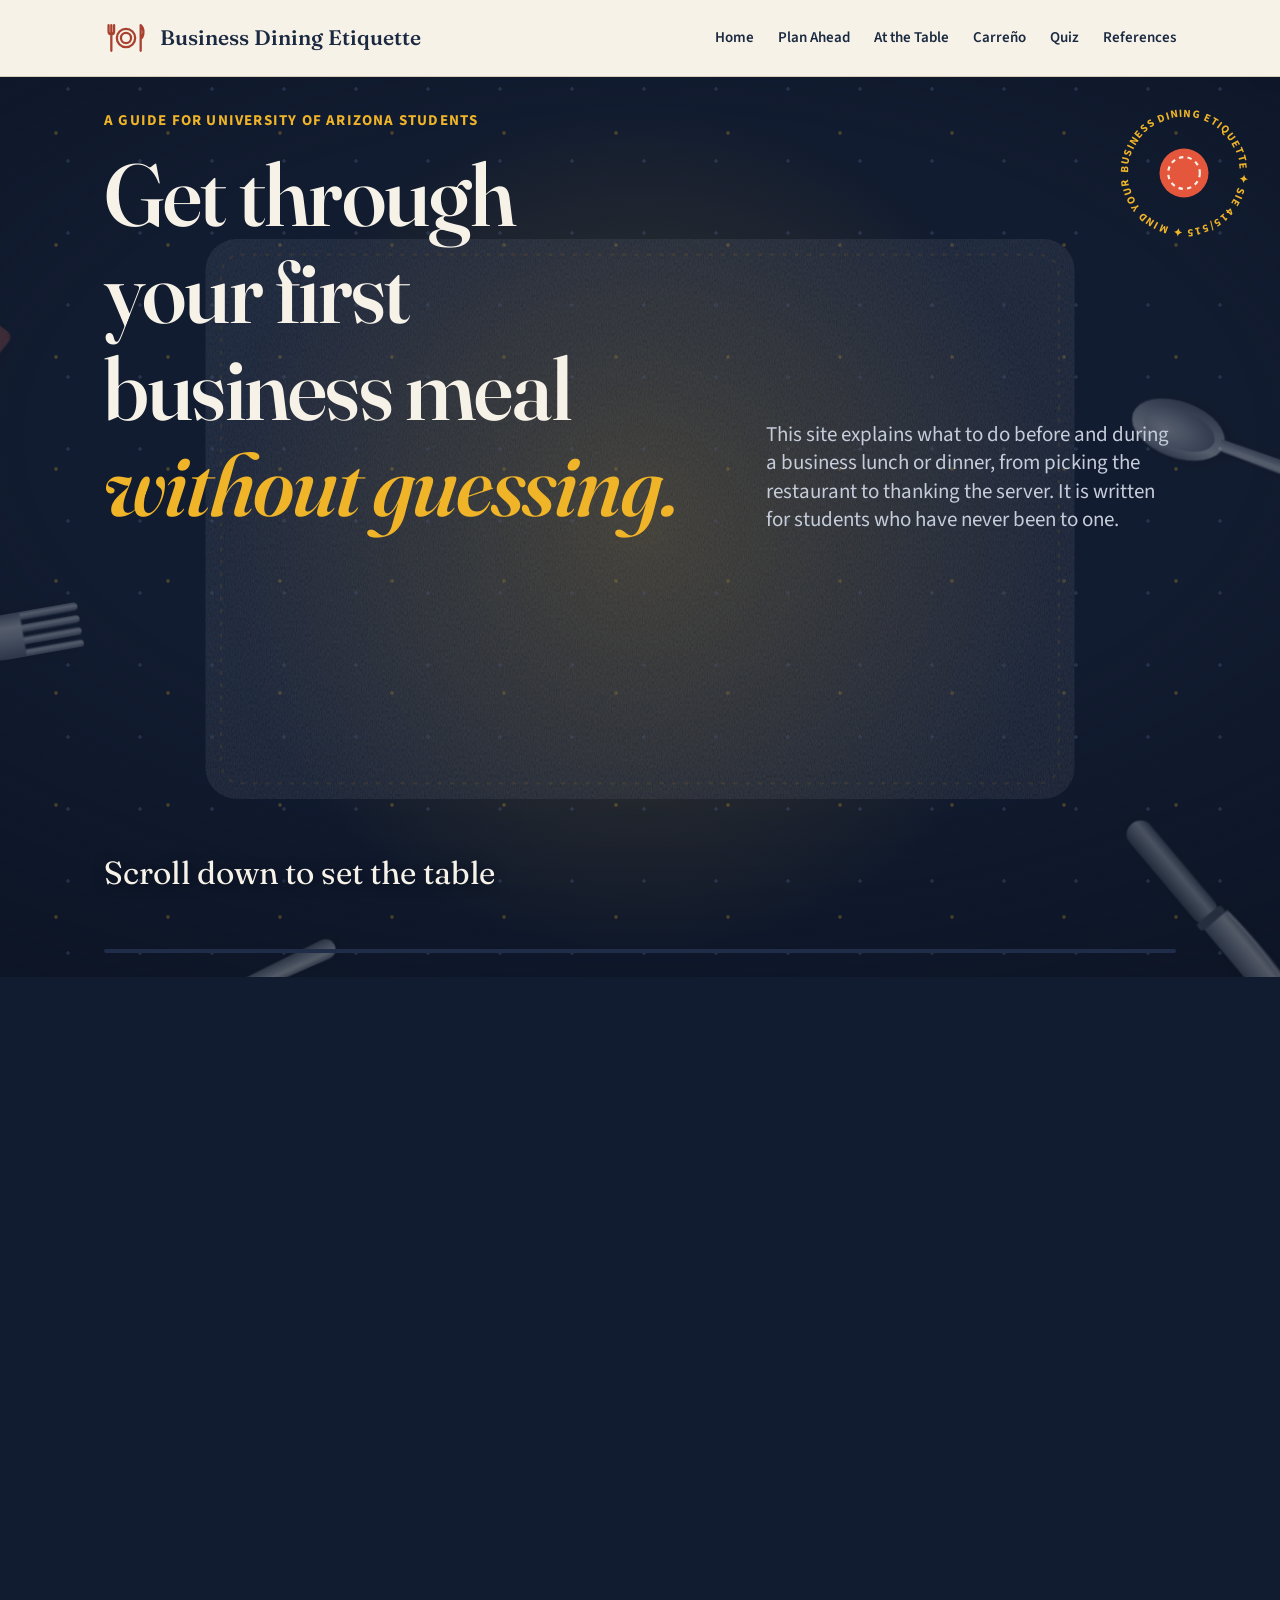
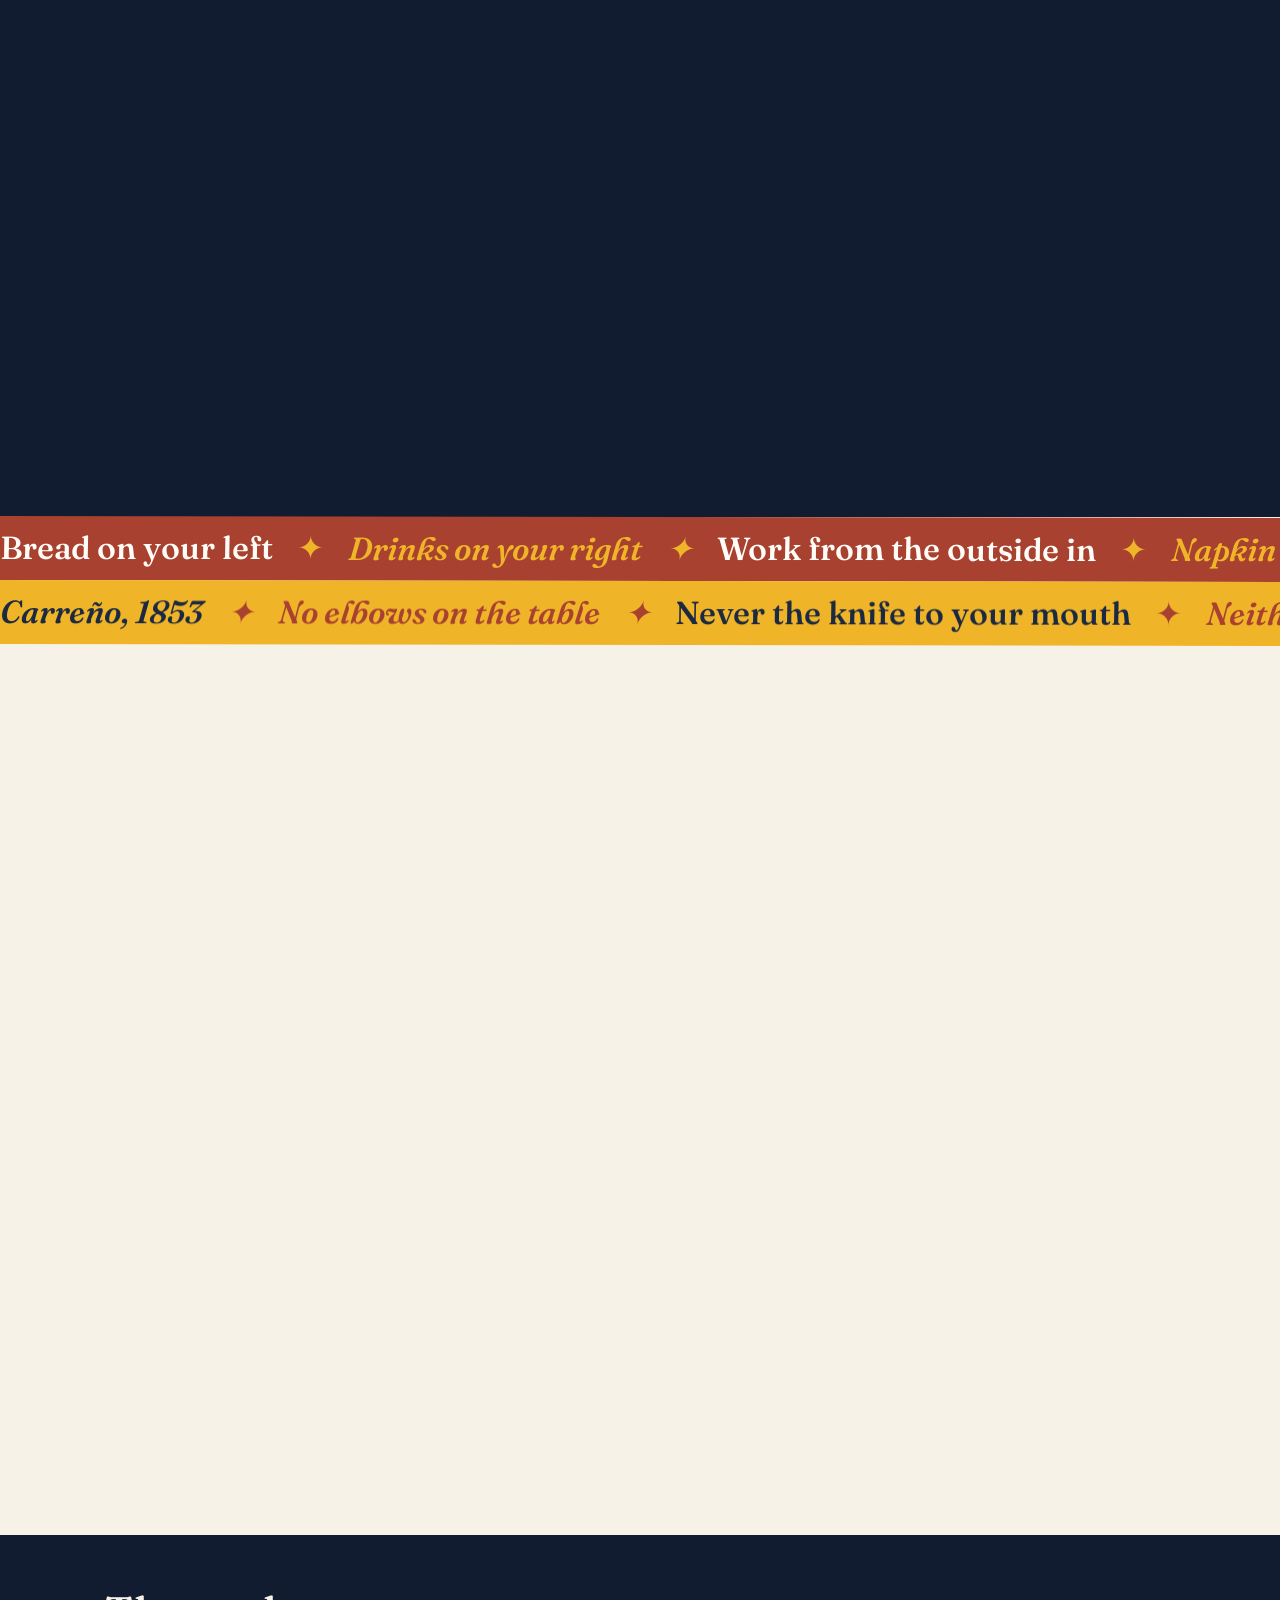
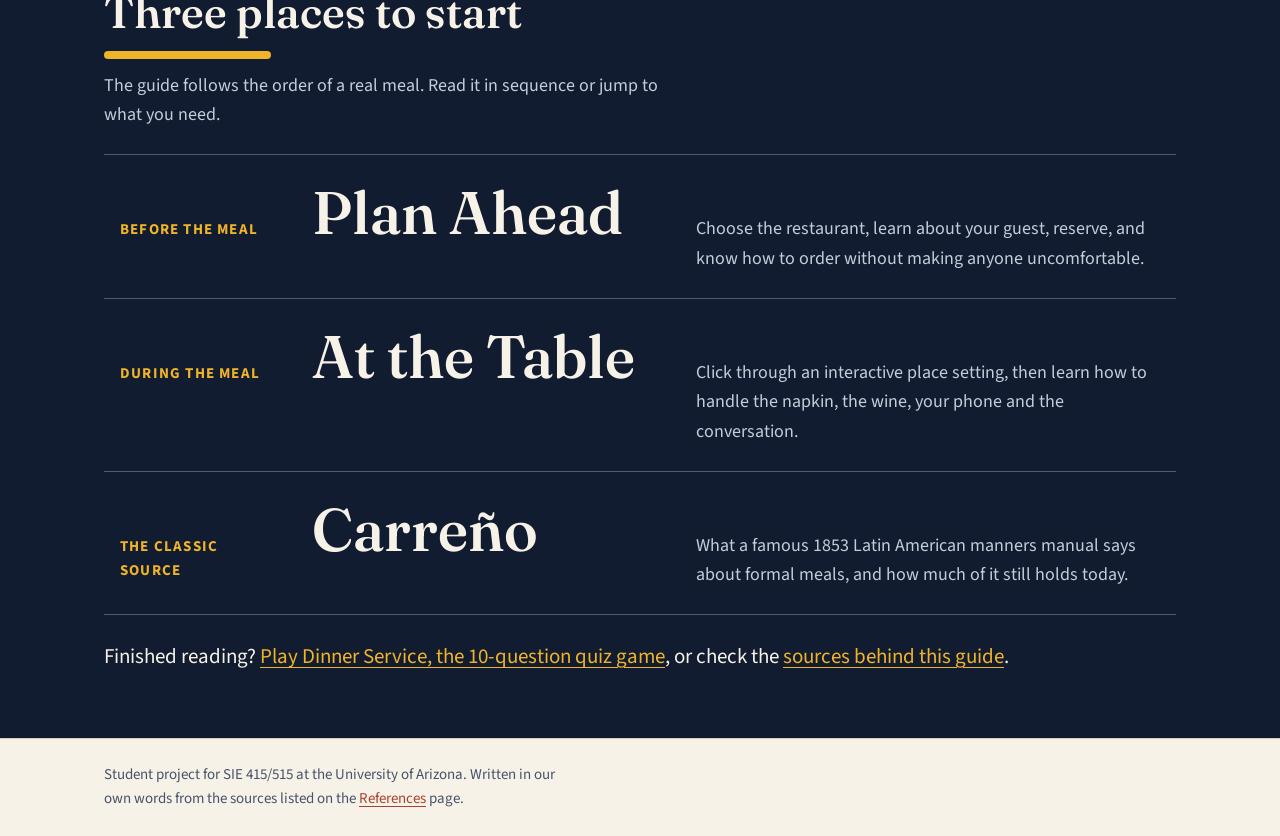
==== commit cf325d34: "Add dinner acts to the home scene, chapter layout and restaurant mini game Co-Authored-By: Claude Fa" ====
--- a/index.html
+++ b/index.html
@@ -57,6 +57,7 @@
             </div>
             <p class="lede">This site explains what to do before and during a business lunch or dinner, from picking the restaurant to thanking the server. It is written for students who have never been to one.</p>
           </div>
+          <p class="scene-shout" aria-hidden="true" data-scene-shout></p>
           <div class="scene-table">
             <svg class="scene-art" viewBox="0 0 1000 520" role="img" aria-labelledby="scene-title">
             <title id="scene-title">A place setting seen from above: dinner plate in the center, napkin and two forks on the left, knife and spoon on the right, bread plate at the upper left, dessert fork and spoon above the plate, water and wine glasses at the upper right.</title>
@@ -106,6 +107,12 @@
               <radialGradient id="gBread" cx="40%" cy="30%" r="80%">
                 <stop offset="0" stop-color="#FBE0A0"/><stop offset="0.6" stop-color="#D9A04A"/><stop offset="1" stop-color="#9C6520"/>
               </radialGradient>
+              <radialGradient id="gSoup" cx="40%" cy="32%" r="78%">
+                <stop offset="0" stop-color="#FFD08A"/><stop offset="0.55" stop-color="#E9822E"/><stop offset="1" stop-color="#A84A14"/>
+              </radialGradient>
+              <linearGradient id="gScreen" x1="0" y1="0" x2="1" y2="1">
+                <stop offset="0" stop-color="#3B6FD8"/><stop offset="1" stop-color="#9CCBE0"/>
+              </linearGradient>
               <linearGradient id="gMat" x1="0" y1="0" x2="1" y2="1">
                 <stop offset="0" stop-color="#24365A"/><stop offset="1" stop-color="#172340"/>
               </linearGradient>
@@ -114,16 +121,17 @@
               <rect x="112" y="10" width="776" height="500" rx="28" fill="url(#gMat)" filter="url(#linen)"/>
               <rect x="126" y="24" width="748" height="472" rx="18" fill="none" stroke="#F0B429" stroke-opacity="0.45" stroke-width="2" stroke-dasharray="2 9" stroke-linecap="round"/>
             </g>
-            <g class="pc" data-seq="0" data-depth="0.5" data-from="0,560,-40" filter="url(#sh)"><circle cx="500" cy="300" r="150" fill="url(#gPlate)"/><circle cx="500" cy="300" r="142.5" fill="none" stroke="#D9A441" stroke-width="2.7"/><circle cx="500" cy="300" r="103.5" fill="url(#gWell)"/><circle cx="500" cy="300" r="103.5" fill="none" stroke="#000" stroke-opacity="0.1" stroke-width="3"/><path d="M380 255A128.2 128.2 0 0 1 462.5 177.3" fill="none" stroke="#fff" stroke-opacity="0.85" stroke-width="4.5" stroke-linecap="round"/></g>
-            <g class="pc" data-seq="1" data-depth="1.3" data-from="-380,-140,38" filter="url(#sh)"><g filter="url(#linen)"><rect x="150" y="178" width="96" height="274" rx="6" fill="url(#gNapkin)"/></g><rect x="208" y="178" width="38" height="274" rx="6" fill="#000" fill-opacity="0.14"/><path d="M208 178v274" stroke="#7E2416" stroke-width="2"/><rect x="158" y="186" width="80" height="258" rx="3" fill="none" stroke="#FFE7D6" stroke-opacity="0.55" stroke-width="1.5" stroke-dasharray="5 5"/></g>
-            <g class="pc" data-seq="2" data-depth="1.0" data-from="-160,360,-115" filter="url(#sh-soft)"><g fill="url(#gSteel)"><rect x="263" y="212" width="5.8" height="72" rx="2.9"/><rect x="272.4" y="212" width="5.8" height="72" rx="2.9"/><rect x="281.8" y="212" width="5.8" height="72" rx="2.9"/><rect x="291.2" y="212" width="5.8" height="72" rx="2.9"/><path d="M263 264h34v14c0 26-11 30-11 44h-12c0-14-11-18-11-44z"/><path d="M274 318h12l3 122a9 9 0 0 1-18 0z"/></g><path d="M278 336v80" fill="none" stroke="#fff" stroke-opacity="0.55" stroke-width="2" stroke-linecap="round"/></g>
-            <g class="pc" data-seq="3" data-depth="0.8" data-from="-470,70,80" filter="url(#sh-soft)"><g fill="url(#gSteel)"><rect x="312" y="168" width="6.8" height="72" rx="3.4"/><rect x="323.1" y="168" width="6.8" height="72" rx="3.4"/><rect x="334.1" y="168" width="6.8" height="72" rx="3.4"/><rect x="345.2" y="168" width="6.8" height="72" rx="3.4"/><path d="M312 220h40v14c0 26-14 30-14 44h-12c0-14-14-18-14-44z"/><path d="M326 274h12l3 166a9 9 0 0 1-18 0z"/></g><path d="M330 292v124" fill="none" stroke="#fff" stroke-opacity="0.55" stroke-width="2" stroke-linecap="round"/></g>
-            <g class="pc" data-seq="4" data-depth="0.9" data-from="360,330,140" filter="url(#sh-soft)"><path d="M685 168c-34 40-30 136.3-27 170.4h27z" fill="url(#gSteel)"/><path d="M681 182c-26 44-24 127.8-22 154.4" fill="none" stroke="#fff" stroke-opacity="0.6" stroke-width="2"/><rect x="662" y="341.4" width="24" height="110.6" rx="11" fill="url(#gSteelDark)"/><rect x="660" y="338.4" width="28" height="8" rx="3" fill="#59626F"/></g>
-            <g class="pc" data-seq="5" data-depth="1.2" data-from="330,-100,-70" filter="url(#sh-soft)"><ellipse cx="738" cy="219" rx="25" ry="43" fill="url(#gSteel)"/><ellipse cx="738" cy="220" rx="17" ry="33" fill="url(#gBowl)"/><path d="M733 258h10l3 182a8 8 0 0 1-16 0z" fill="url(#gSteel)"/><path d="M737 276v146" fill="none" stroke="#fff" stroke-opacity="0.5" stroke-width="2" stroke-linecap="round"/></g>
-            <g class="pc" data-seq="6" data-depth="1.5" data-from="-300,-360,0" filter="url(#sh)"><circle cx="215" cy="92" r="64" fill="url(#gPlate)"/><circle cx="215" cy="92" r="60.8" fill="none" stroke="#D9A441" stroke-width="1.5"/><circle cx="215" cy="92" r="44.2" fill="url(#gWell)"/><circle cx="215" cy="92" r="44.2" fill="none" stroke="#000" stroke-opacity="0.1" stroke-width="3"/><path d="M163.8 72.8A54.7 54.7 0 0 1 199 39.6" fill="none" stroke="#fff" stroke-opacity="0.85" stroke-width="2" stroke-linecap="round"/><ellipse cx="208" cy="96" rx="30" ry="20" fill="url(#gBread)" filter="url(#sh-soft)"/><path d="M194 90l8 10M205 86l8 12M216 86l7 10" stroke="#8C5A17" stroke-opacity="0.7" stroke-width="2.5" stroke-linecap="round"/><g transform="rotate(-62 243 78)"><rect x="239" y="48" width="9" height="34" rx="4.5" fill="url(#gSteel)"/><rect x="238" y="80" width="11" height="30" rx="5" fill="url(#gSteelDark)"/></g></g>
-            <g class="pc" data-seq="7" data-depth="1.1" data-from="70,-330,200" filter="url(#sh-soft)"><g transform="translate(500 92) rotate(90) scale(0.56)"><g fill="url(#gGold)"><rect x="-15" y="-120" width="5.1" height="72" rx="2.6"/><rect x="-6.7" y="-120" width="5.1" height="72" rx="2.6"/><rect x="1.6" y="-120" width="5.1" height="72" rx="2.6"/><rect x="9.9" y="-120" width="5.1" height="72" rx="2.6"/><path d="M-15 -68h30v14c0 26-9 30-9 44h-12c0-14-9-18-9-44z"/><path d="M-6 -14h12l3 122a9 9 0 0 1-18 0z"/></g><path d="M-2 4v80" fill="none" stroke="#fff" stroke-opacity="0.55" stroke-width="2" stroke-linecap="round"/></g><g transform="translate(500 132) rotate(-90) scale(0.56)"><ellipse cx="0" cy="-77" rx="25" ry="43" fill="url(#gGold)"/><ellipse cx="0" cy="-76" rx="17" ry="33" fill="url(#gGoldBowl)"/><path d="M-5 -38h10l3 146a8 8 0 0 1-16 0z" fill="url(#gGold)"/><path d="M-1 -20v110" fill="none" stroke="#fff" stroke-opacity="0.5" stroke-width="2" stroke-linecap="round"/></g></g>
-            <g class="pc" data-seq="8" data-depth="1.6" data-from="360,-290,0" filter="url(#sh)"><circle cx="712" cy="88" r="52" fill="#FFFFFF" fill-opacity="0.12" stroke="#E8EEF5" stroke-opacity="0.9" stroke-width="4"/><circle cx="712" cy="88" r="38.5" fill="url(#gWater)"/><ellipse cx="696.4" cy="72.4" rx="10.4" ry="5.2" fill="#fff" fill-opacity="0.6" transform="rotate(-35 696.4 72.4)"/></g>
-            <g class="pc" data-seq="9" data-depth="1.9" data-from="470,-50,0" filter="url(#sh)"><circle cx="818" cy="144" r="43" fill="#FFFFFF" fill-opacity="0.12" stroke="#E8EEF5" stroke-opacity="0.9" stroke-width="4"/><circle cx="818" cy="144" r="31.8" fill="url(#gWine)"/><ellipse cx="805.1" cy="131.1" rx="8.6" ry="4.3" fill="#fff" fill-opacity="0.6" transform="rotate(-35 805.1 131.1)"/></g>
+            <g class="pc" data-key="dinner-plate" data-seq="0" data-depth="0.5" data-from="0,560,-40" filter="url(#sh)"><circle cx="500" cy="300" r="150" fill="url(#gPlate)"/><circle cx="500" cy="300" r="142.5" fill="none" stroke="#D9A441" stroke-width="2.7"/><circle cx="500" cy="300" r="103.5" fill="url(#gWell)"/><circle cx="500" cy="300" r="103.5" fill="none" stroke="#000" stroke-opacity="0.1" stroke-width="3"/><path d="M380 255A128.2 128.2 0 0 1 462.5 177.3" fill="none" stroke="#fff" stroke-opacity="0.85" stroke-width="4.5" stroke-linecap="round"/></g>
+            <g class="pc" data-key="napkin" data-seq="1" data-depth="1.3" data-from="-380,-140,38" filter="url(#sh)"><g filter="url(#linen)"><rect x="150" y="178" width="96" height="274" rx="6" fill="url(#gNapkin)"/></g><rect x="208" y="178" width="38" height="274" rx="6" fill="#000" fill-opacity="0.14"/><path d="M208 178v274" stroke="#7E2416" stroke-width="2"/><rect x="158" y="186" width="80" height="258" rx="3" fill="none" stroke="#FFE7D6" stroke-opacity="0.55" stroke-width="1.5" stroke-dasharray="5 5"/></g>
+            <g class="pc" data-key="salad-fork" data-seq="2" data-depth="1.0" data-from="-160,360,-115" filter="url(#sh-soft)"><g fill="url(#gSteel)"><rect x="263" y="212" width="5.8" height="72" rx="2.9"/><rect x="272.4" y="212" width="5.8" height="72" rx="2.9"/><rect x="281.8" y="212" width="5.8" height="72" rx="2.9"/><rect x="291.2" y="212" width="5.8" height="72" rx="2.9"/><path d="M263 264h34v14c0 26-11 30-11 44h-12c0-14-11-18-11-44z"/><path d="M274 318h12l3 122a9 9 0 0 1-18 0z"/></g><path d="M278 336v80" fill="none" stroke="#fff" stroke-opacity="0.55" stroke-width="2" stroke-linecap="round"/></g>
+            <g class="pc" data-key="dinner-fork" data-seq="3" data-depth="0.8" data-from="-470,70,80" filter="url(#sh-soft)"><g fill="url(#gSteel)"><rect x="312" y="168" width="6.8" height="72" rx="3.4"/><rect x="323.1" y="168" width="6.8" height="72" rx="3.4"/><rect x="334.1" y="168" width="6.8" height="72" rx="3.4"/><rect x="345.2" y="168" width="6.8" height="72" rx="3.4"/><path d="M312 220h40v14c0 26-14 30-14 44h-12c0-14-14-18-14-44z"/><path d="M326 274h12l3 166a9 9 0 0 1-18 0z"/></g><path d="M330 292v124" fill="none" stroke="#fff" stroke-opacity="0.55" stroke-width="2" stroke-linecap="round"/></g>
+            <g class="pc" data-key="knife" data-seq="4" data-depth="0.9" data-from="360,330,140" filter="url(#sh-soft)"><path d="M685 168c-34 40-30 136.3-27 170.4h27z" fill="url(#gSteel)"/><path d="M681 182c-26 44-24 127.8-22 154.4" fill="none" stroke="#fff" stroke-opacity="0.6" stroke-width="2"/><rect x="662" y="341.4" width="24" height="110.6" rx="11" fill="url(#gSteelDark)"/><rect x="660" y="338.4" width="28" height="8" rx="3" fill="#59626F"/></g>
+            <g class="pc" data-key="spoon" data-seq="5" data-depth="1.2" data-from="330,-100,-70" filter="url(#sh-soft)"><ellipse cx="738" cy="219" rx="25" ry="43" fill="url(#gSteel)"/><ellipse cx="738" cy="220" rx="17" ry="33" fill="url(#gBowl)"/><path d="M733 258h10l3 182a8 8 0 0 1-16 0z" fill="url(#gSteel)"/><path d="M737 276v146" fill="none" stroke="#fff" stroke-opacity="0.5" stroke-width="2" stroke-linecap="round"/></g>
+            <g class="pc" data-key="bread-plate" data-seq="6" data-depth="1.5" data-from="-300,-360,0" filter="url(#sh)"><circle cx="215" cy="92" r="64" fill="url(#gPlate)"/><circle cx="215" cy="92" r="60.8" fill="none" stroke="#D9A441" stroke-width="1.5"/><circle cx="215" cy="92" r="44.2" fill="url(#gWell)"/><circle cx="215" cy="92" r="44.2" fill="none" stroke="#000" stroke-opacity="0.1" stroke-width="3"/><path d="M163.8 72.8A54.7 54.7 0 0 1 199 39.6" fill="none" stroke="#fff" stroke-opacity="0.85" stroke-width="2" stroke-linecap="round"/><ellipse cx="208" cy="96" rx="30" ry="20" fill="url(#gBread)" filter="url(#sh-soft)"/><path d="M194 90l8 10M205 86l8 12M216 86l7 10" stroke="#8C5A17" stroke-opacity="0.7" stroke-width="2.5" stroke-linecap="round"/><g transform="rotate(-62 243 78)"><rect x="239" y="48" width="9" height="34" rx="4.5" fill="url(#gSteel)"/><rect x="238" y="80" width="11" height="30" rx="5" fill="url(#gSteelDark)"/></g></g>
+            <g class="pc" data-key="dessert" data-seq="7" data-depth="1.1" data-from="70,-330,200" filter="url(#sh-soft)"><g transform="translate(500 92) rotate(90) scale(0.56)"><g fill="url(#gGold)"><rect x="-15" y="-120" width="5.1" height="72" rx="2.6"/><rect x="-6.7" y="-120" width="5.1" height="72" rx="2.6"/><rect x="1.6" y="-120" width="5.1" height="72" rx="2.6"/><rect x="9.9" y="-120" width="5.1" height="72" rx="2.6"/><path d="M-15 -68h30v14c0 26-9 30-9 44h-12c0-14-9-18-9-44z"/><path d="M-6 -14h12l3 122a9 9 0 0 1-18 0z"/></g><path d="M-2 4v80" fill="none" stroke="#fff" stroke-opacity="0.55" stroke-width="2" stroke-linecap="round"/></g><g transform="translate(500 132) rotate(-90) scale(0.56)"><ellipse cx="0" cy="-77" rx="25" ry="43" fill="url(#gGold)"/><ellipse cx="0" cy="-76" rx="17" ry="33" fill="url(#gGoldBowl)"/><path d="M-5 -38h10l3 146a8 8 0 0 1-16 0z" fill="url(#gGold)"/><path d="M-1 -20v110" fill="none" stroke="#fff" stroke-opacity="0.5" stroke-width="2" stroke-linecap="round"/></g></g>
+            <g class="pc" data-key="water-glass" data-seq="8" data-depth="1.6" data-from="360,-290,0" filter="url(#sh)"><circle cx="712" cy="88" r="52" fill="#FFFFFF" fill-opacity="0.12" stroke="#E8EEF5" stroke-opacity="0.9" stroke-width="4"/><circle class="sc-liquid" cx="712" cy="88" r="38.5" fill="url(#gWater)"/><ellipse cx="696.4" cy="72.4" rx="10.4" ry="5.2" fill="#fff" fill-opacity="0.6" transform="rotate(-35 696.4 72.4)"/></g>
+            <g class="pc" data-key="wine-glass" data-seq="9" data-depth="1.9" data-from="470,-50,0" filter="url(#sh)"><circle cx="818" cy="144" r="43" fill="#FFFFFF" fill-opacity="0.12" stroke="#E8EEF5" stroke-opacity="0.9" stroke-width="4"/><circle class="sc-liquid" cx="818" cy="144" r="31.8" fill="url(#gWine)"/><ellipse cx="805.1" cy="131.1" rx="8.6" ry="4.3" fill="#fff" fill-opacity="0.6" transform="rotate(-35 805.1 131.1)"/></g>
+            <g aria-hidden="true"><g class="sc-soup" filter="url(#sh-soft)"><circle cx="500" cy="300" r="98" fill="url(#gPlate)"/><circle cx="500" cy="300" r="76" fill="url(#gSoup)"/><path d="M462 300c6-30 62-34 70-4s-34 40-48 18s14-30 26-18" fill="none" stroke="#FFF1D6" stroke-opacity="0.85" stroke-width="5" stroke-linecap="round"/><circle cx="546" cy="330" r="4" fill="#3F7D3A"/><circle cx="452" cy="330" r="3.5" fill="#3F7D3A"/><circle cx="500" cy="352" r="4" fill="#3F7D3A"/><circle cx="538" cy="262" r="3.5" fill="#3F7D3A"/><circle cx="470" cy="256" r="3" fill="#3F7D3A"/><g class="sc-steam" fill="none" stroke="#fff" stroke-width="5" stroke-linecap="round"><path d="M468 250c-14-20 14-30 0-52"/><path d="M500 242c-14-20 14-30 0-52"/><path d="M532 250c-14-20 14-30 0-52"/></g></g><g class="sc-phone" filter="url(#sh)"><rect x="776" y="236" width="92" height="178" rx="16" fill="#0B0F18" stroke="#3A455C" stroke-width="3"/><rect x="783" y="246" width="78" height="158" rx="9" fill="url(#gScreen)"/><rect x="791" y="262" width="62" height="26" rx="6" fill="#fff" fill-opacity="0.92"/><rect x="791" y="296" width="62" height="26" rx="6" fill="#fff" fill-opacity="0.6"/><circle cx="864" cy="240" r="13" fill="#E4573D"/><text x="864" y="245" font-size="14" font-weight="700" fill="#fff" text-anchor="middle" font-family="sans-serif">3</text></g></g>
             <g class="sc-labels" aria-hidden="true"><text x="198" y="484">NAPKIN</text><text x="306" y="484">FORKS</text><text x="708" y="484">KNIFE AND SPOON</text><text x="322" y="98">BREAD</text><text x="500" y="60">DESSERT</text><text x="712" y="166">WATER</text><text x="840" y="214">WINE</text></g>
           </svg>
           </div>
--- a/css/tokens.css
+++ b/css/tokens.css
@@ -29,6 +29,7 @@
   --on-ink-soft: #C5CCDA;  /* secondary text on the stage (10:1) */
   --gold: #F0B429;         /* loud second accent, for dark backgrounds */
   --accent-bright: #E4573D;/* brick, brightened for dark backgrounds */
+  --gold-deep: #DDA016;    /* giant numerals on gold chapters */
   --good-bright: #5FBF8A;
   --steel: #DCE3EC;        /* cutlery in the scene */
   --water: #9CCBE0;
--- a/css/site.css
+++ b/css/site.css
@@ -955,3 +955,144 @@
   clip-path: none;
 }
 .page-intro { overflow: hidden; }
+
+/* ==========================================================================
+   Journey pages (journey.js) and the restaurant mini game (pick.js)
+   ========================================================================== */
+.with-aside.is-journey { display: block; }
+.with-aside.is-journey > .prose { max-width: none; }
+.with-aside.is-journey > aside { position: static; margin-top: var(--sp-6); }
+.with-aside.is-journey > aside .side-box { max-width: 34rem; }
+.section:has(> .is-journey) { padding-block: var(--sp-0) var(--sp-7); }
+
+.chapter {
+  position: relative;
+  isolation: isolate;
+  overflow: hidden;
+  min-height: 82vh;
+  display: flex;
+  flex-direction: column;
+  justify-content: center;
+  margin-inline: calc(50% - 50vw);
+  padding: var(--sp-8) calc(50vw - 50%);
+  color: var(--c-text);
+  background: var(--c-bg);
+}
+.chapter::before {
+  content: attr(data-n);
+  position: absolute;
+  right: 3vw;
+  top: 50%;
+  z-index: -1;
+  font-family: var(--font-display);
+  font-weight: var(--fw-bold);
+  font-size: clamp(14rem, 46vw, 40rem);
+  line-height: 0.8;
+  color: var(--c-num);
+  transform: translateY(calc(-50% + var(--shift, 0rem))) rotate(var(--turn, 0deg));
+  pointer-events: none;
+}
+.chapter > * { max-width: var(--measure); }
+.chapter > .table-scroll, .chapter > .pick { max-width: 58rem; }
+.prose .chapter > h2 { margin-top: var(--sp-0); font-size: var(--fs-hero); line-height: var(--lh-tight); }
+.chapter.t0 { --c-bg: var(--paper); --c-text: var(--ink); --c-num: var(--paper-deep); --c-link: var(--accent); }
+.chapter.t1 { --c-bg: var(--stage); --c-text: var(--on-ink); --c-num: var(--stage-soft); --c-link: var(--gold); }
+.chapter.t2 { --c-bg: var(--gold); --c-text: var(--ink); --c-num: var(--gold-deep); --c-link: var(--ink); }
+.chapter.t3 { --c-bg: var(--accent); --c-text: var(--on-accent); --c-num: var(--accent-deep); --c-link: var(--gold); }
+.chapter > p > a, .chapter > ul a, .chapter > p .cite a, .chapter > ul .cite a, .chapter > h2 a, .chapter > h3 a,
+.chapter > p > a:visited, .chapter > ul a:visited { color: var(--c-link); }
+.chapter :focus-visible { outline-color: var(--c-link); }
+.chapter .note, .chapter .quote, .chapter .table-scroll, .chapter .pick-card { color: var(--ink); }
+.chapter li::marker { color: var(--c-link); }
+
+/* Children slide in, alternating sides */
+.chapter > * { transition: opacity var(--dur-reveal) var(--ease), transform var(--dur-reveal) var(--ease); }
+.chapter:not(.is-in) > * { opacity: 0; transform: translateX(-5rem) rotate(-2deg); }
+.chapter:nth-of-type(even):not(.is-in) > * { transform: translateX(5rem) rotate(2deg); }
+.chapter:not(.is-in) > h2 { transform: translateY(4rem) scale(0.8); }
+.chapter > :nth-child(2) { transition-delay: 90ms; }
+.chapter > :nth-child(3) { transition-delay: 180ms; }
+.chapter > :nth-child(4) { transition-delay: 270ms; }
+.chapter > :nth-child(5) { transition-delay: 360ms; }
+.chapter > :nth-child(n+6) { transition-delay: 450ms; }
+
+/* Typed quotations */
+.quote blockquote p.is-typing::after { content: "|"; margin-left: 0.1em; color: var(--accent); animation: blink 0.6s steps(1) infinite; }
+@keyframes blink { 50% { opacity: 0; } }
+.quote blockquote p.is-typed { animation: cheer 0.5s var(--ease); }
+
+/* ---- Mini game: which one would you book? ---- */
+.pick { margin-block: var(--sp-6); }
+.pick-grid { display: grid; gap: var(--sp-4); margin: var(--sp-4) var(--sp-0); padding: var(--sp-0); list-style: none; }
+@media (min-width: 40rem) { .pick-grid { grid-template-columns: repeat(2, minmax(0, 1fr)); } }
+@media (min-width: 72rem) { .chapter .pick { max-width: none; } .chapter .pick-grid { grid-template-columns: repeat(4, minmax(0, 1fr)); } }
+.pick-card { position: relative; margin: var(--sp-0); color: var(--ink); }
+.pick-front, .pick-back { padding: var(--sp-4); background: var(--surface); border: var(--bw-thick) solid var(--ink); border-radius: var(--r-lg); }
+.pick-back { margin-top: var(--sp-2); background: var(--paper-deep); }
+.pick-card h4 { margin-bottom: var(--sp-3); font-size: var(--fs-lg); }
+.pick-card dl { margin: var(--sp-0) var(--sp-0) var(--sp-3); font-size: var(--fs-sm); }
+.pick-card dl div { display: flex; justify-content: space-between; gap: var(--sp-3); padding-block: var(--sp-1); border-top: var(--bw) solid var(--rule); }
+.pick-card dt { color: var(--ink-soft); }
+.pick-card dd { margin: var(--sp-0); font-weight: var(--fw-bold); text-align: right; }
+.pick-pitch { font-size: var(--fs-sm); }
+.pick-verdict { margin-bottom: var(--sp-2); font-family: var(--font-display); font-weight: var(--fw-bold); font-size: var(--fs-lg); }
+.pick-back p:last-child { margin-bottom: var(--sp-0); font-size: var(--fs-sm); }
+.pick-status { min-height: 2lh; font-weight: var(--fw-semibold); }
+.meter { display: inline-flex; align-items: flex-end; gap: 2px; }
+.meter i { display: block; width: var(--sp-1); height: var(--sp-2); background: var(--rule); border-radius: 1px; }
+.meter i.is-on { background: var(--accent); height: var(--sp-4); transform-origin: bottom; animation: eq 0.7s var(--ease) infinite alternate; }
+.meter span { margin-left: var(--sp-2); }
+@keyframes eq { from { transform: scaleY(0.35); } to { transform: scaleY(1); } }
+
+/* Live version: the cards flip */
+.pick.is-live .pick-card { display: grid; perspective: 70rem; }
+.pick.is-live .pick-front, .pick.is-live .pick-back { grid-area: 1 / 1; margin: var(--sp-0); backface-visibility: hidden; transition: transform 0.7s var(--ease), box-shadow var(--dur) var(--ease); }
+.pick.is-live .pick-front { display: flex; flex-direction: column; box-shadow: var(--sp-2) var(--sp-2) 0 var(--gold); }
+.pick.is-live .pick-front .pick-btn { margin-top: auto; justify-content: center; }
+.pick.is-live .pick-back { display: flex; flex-direction: column; justify-content: center; transform: rotateY(180deg); }
+.pick.is-live .pick-card:hover:not(.is-flipped) .pick-front { transform: rotateY(-8deg) translateY(-0.4rem); box-shadow: var(--sp-3) var(--sp-3) 0 var(--accent-bright); }
+.pick.is-live .pick-card.is-flipped .pick-front { transform: rotateY(-180deg); }
+.pick.is-live .pick-card.is-flipped .pick-back { transform: rotateY(0deg); }
+.pick-card.is-good .pick-back { background: var(--good-bg); border-color: var(--good); box-shadow: var(--sp-2) var(--sp-2) 0 var(--good-bright); }
+.pick-card.is-good .pick-verdict { color: var(--good); }
+.pick-card.is-bad .pick-back { background: var(--bad-bg); border-color: var(--bad); }
+.pick-card.is-bad .pick-verdict { color: var(--bad); }
+.pick-card.is-bad { animation: shake 0.45s var(--ease) 0.5s; }
+
+@media (prefers-reduced-motion: reduce) {
+  .chapter > *, .chapter:not(.is-in) > * { opacity: 1; transform: none; transition: none; }
+  .meter i.is-on { animation: none; }
+}
+
+/* ---- Home scene, act 2: the dinner happens ---- */
+.scene.is-live { height: 760vh; }
+.scene.is-live .scene-table { transform-origin: 50% 100%; will-change: transform; }
+.sc-soup, .sc-phone { opacity: 0; transform-box: fill-box; transform-origin: center; }
+.sc-liquid { transform-box: fill-box; transform-origin: center; }
+.sc-steam path { opacity: 0; animation: steam 2.4s var(--ease) infinite; }
+.sc-steam path:nth-child(2) { animation-delay: 0.5s; }
+.sc-steam path:nth-child(3) { animation-delay: 1s; }
+@keyframes steam { 0% { opacity: 0; transform: translateY(1rem); } 40% { opacity: 0.75; } 100% { opacity: 0; transform: translateY(-1.5rem); } }
+.sc-phone.is-ringing { animation: ring 0.18s linear infinite; }
+@keyframes ring { 0%, 100% { translate: -3px 0; } 50% { translate: 3px 0; } }
+.scene-shout {
+  position: absolute;
+  left: var(--gutter);
+  right: var(--gutter);
+  top: var(--sp-6);
+  z-index: 3;
+  margin: var(--sp-0);
+  font-family: var(--font-display);
+  font-weight: var(--fw-bold);
+  font-style: italic;
+  font-size: var(--fs-hero);
+  line-height: var(--lh-tight);
+  color: var(--gold);
+  text-shadow: 0 0.06em 0 var(--stage-deep);
+  pointer-events: none;
+}
+.scene:not(.is-live) .scene-shout { display: none; }
+.scene-shout.is-swap { animation: shout-in 0.8s var(--ease); }
+@keyframes shout-in { 0% { opacity: 0; transform: translateY(2rem) rotate(-4deg) scale(0.85); } 60% { transform: translateY(-0.3rem) rotate(1deg) scale(1.04); } 100% { opacity: 1; transform: none; } }
+@media (prefers-reduced-motion: reduce) { .sc-steam path, .sc-phone.is-ringing { animation: none; } }
+@media (max-width: 52rem) { .scene-pin .fx-stamp { display: none; } }
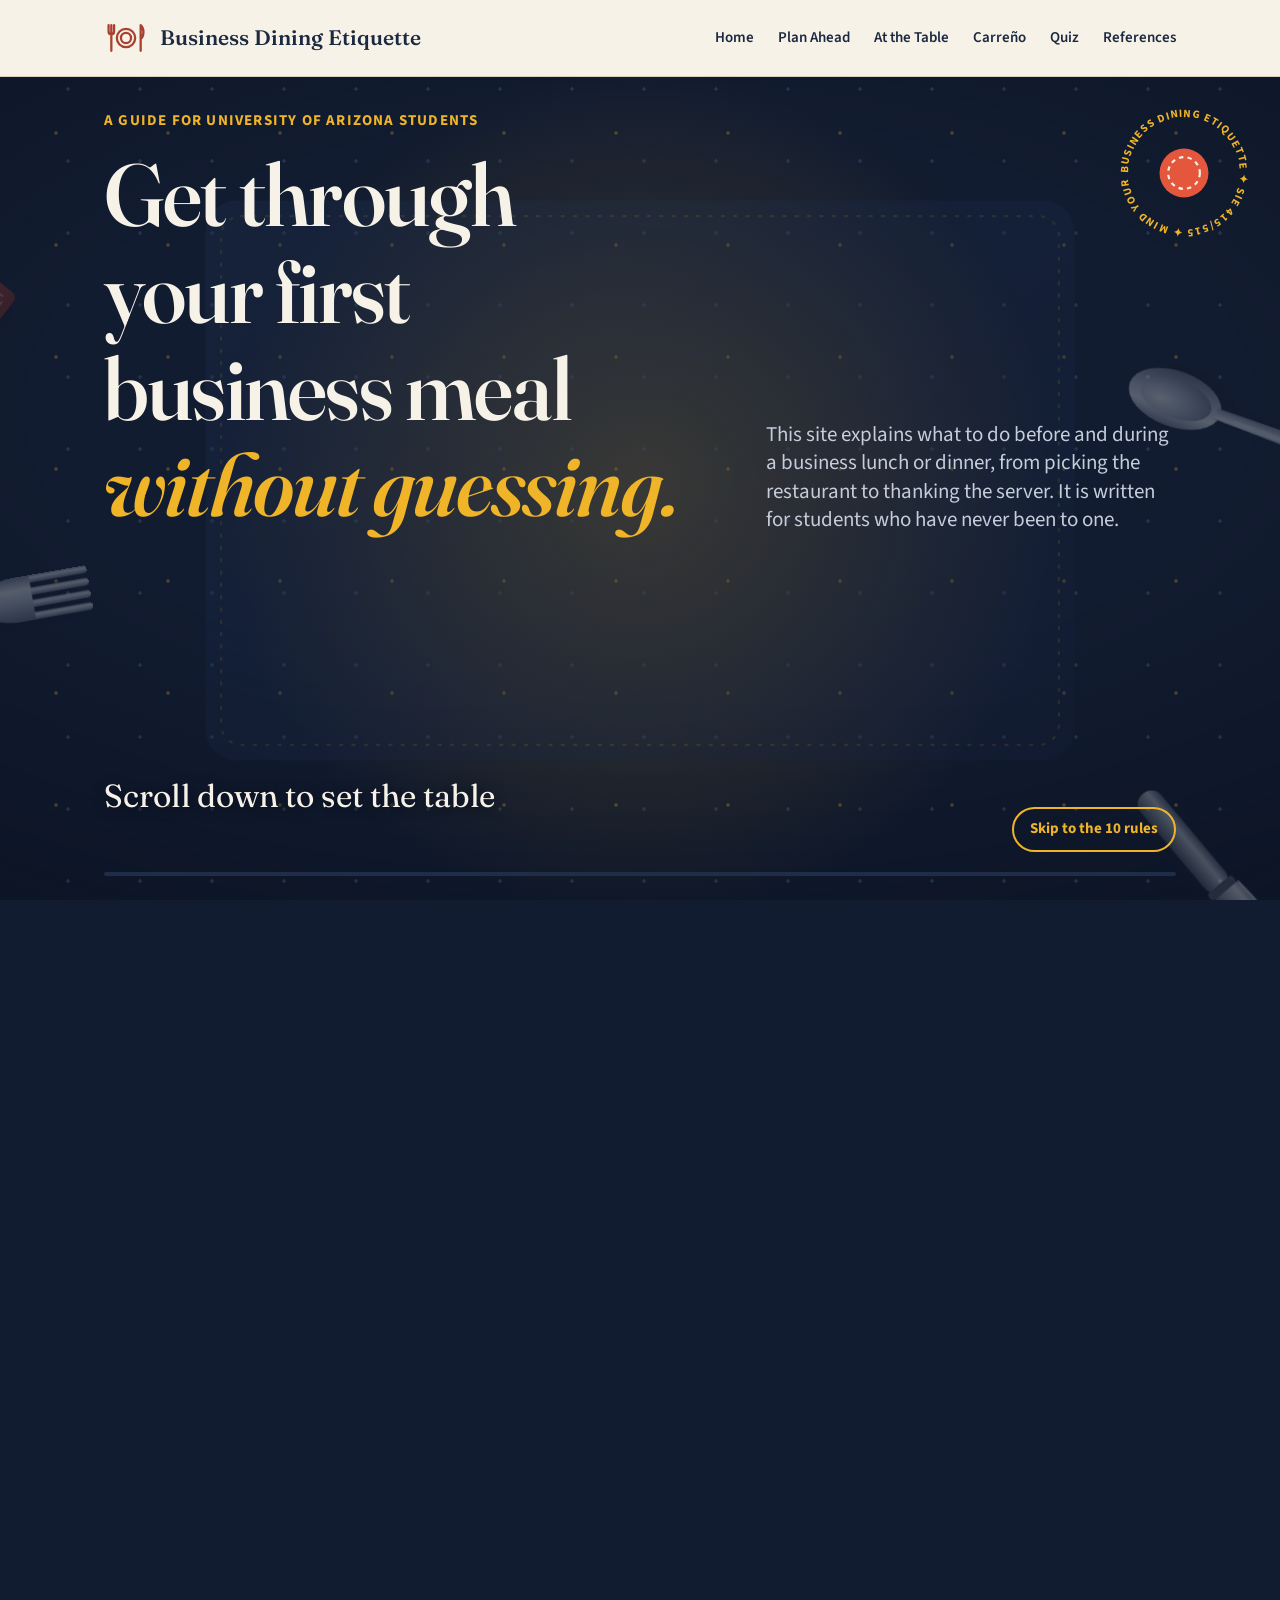
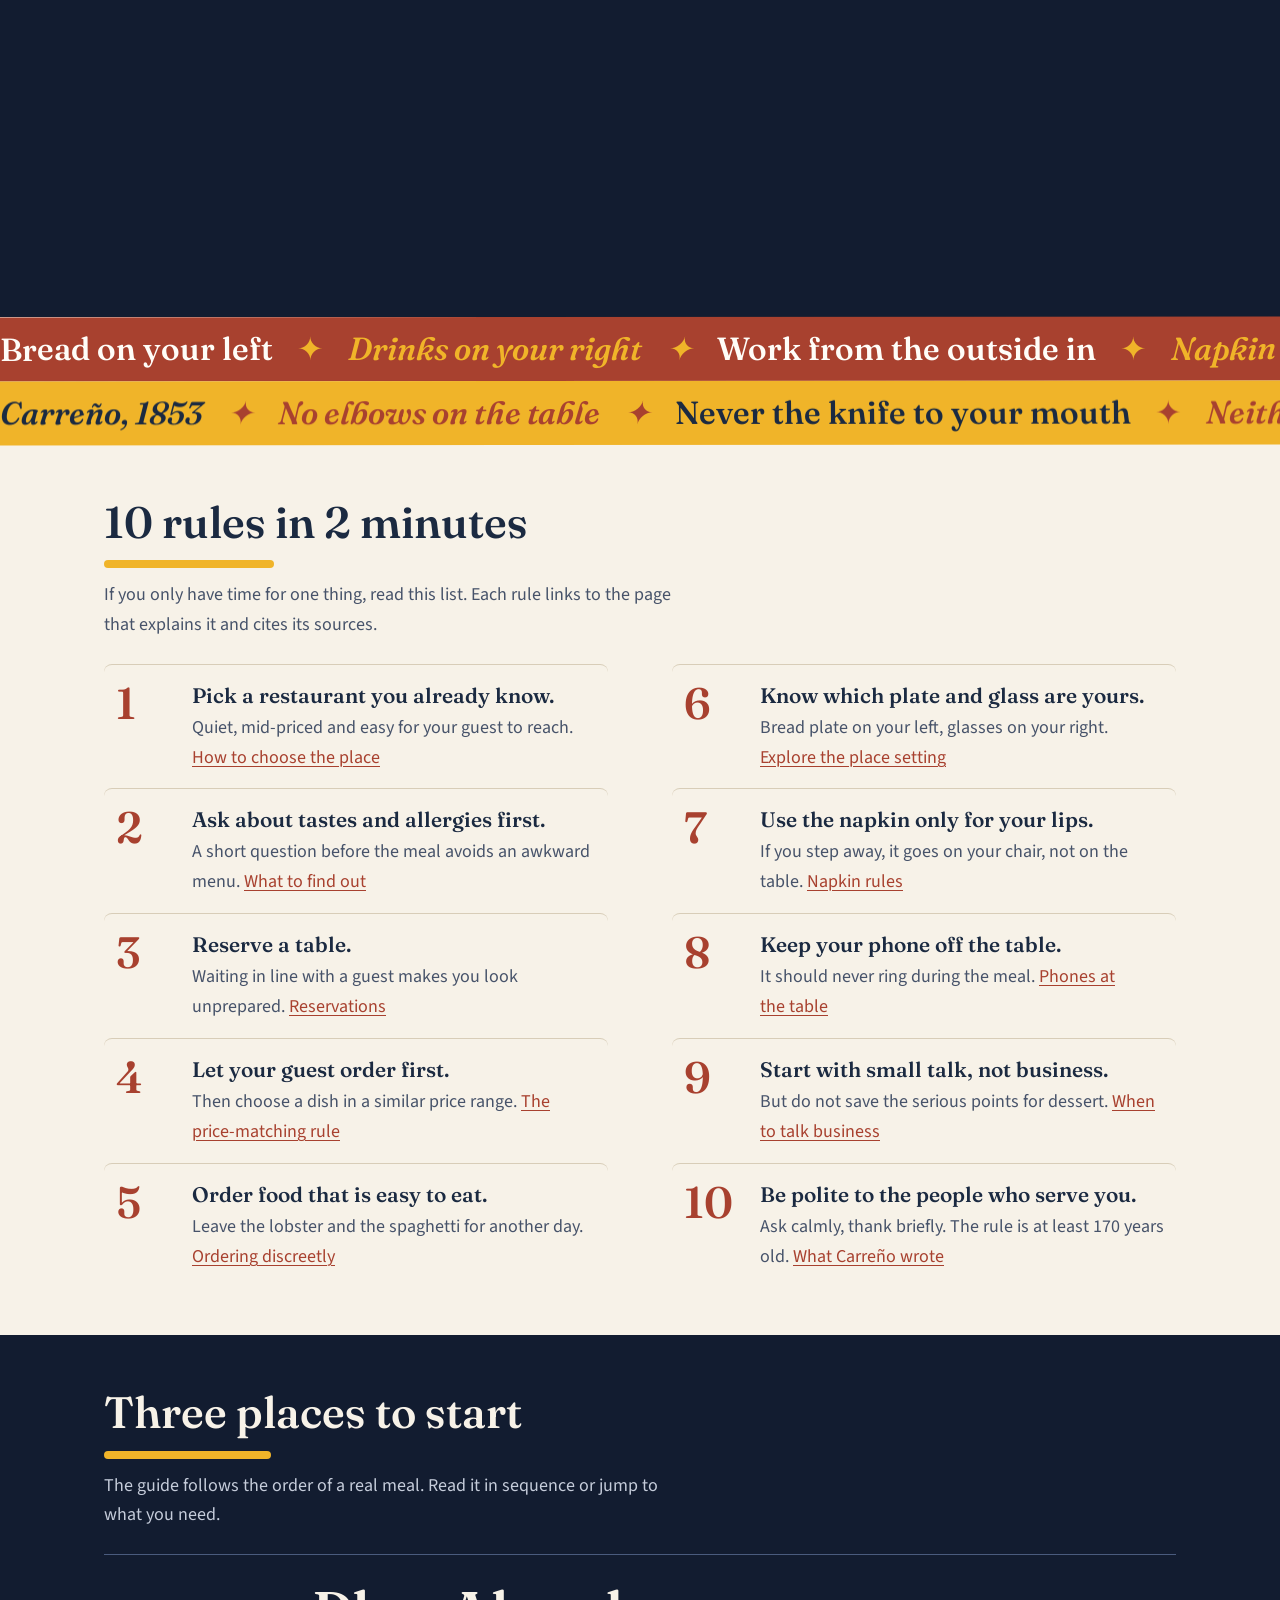
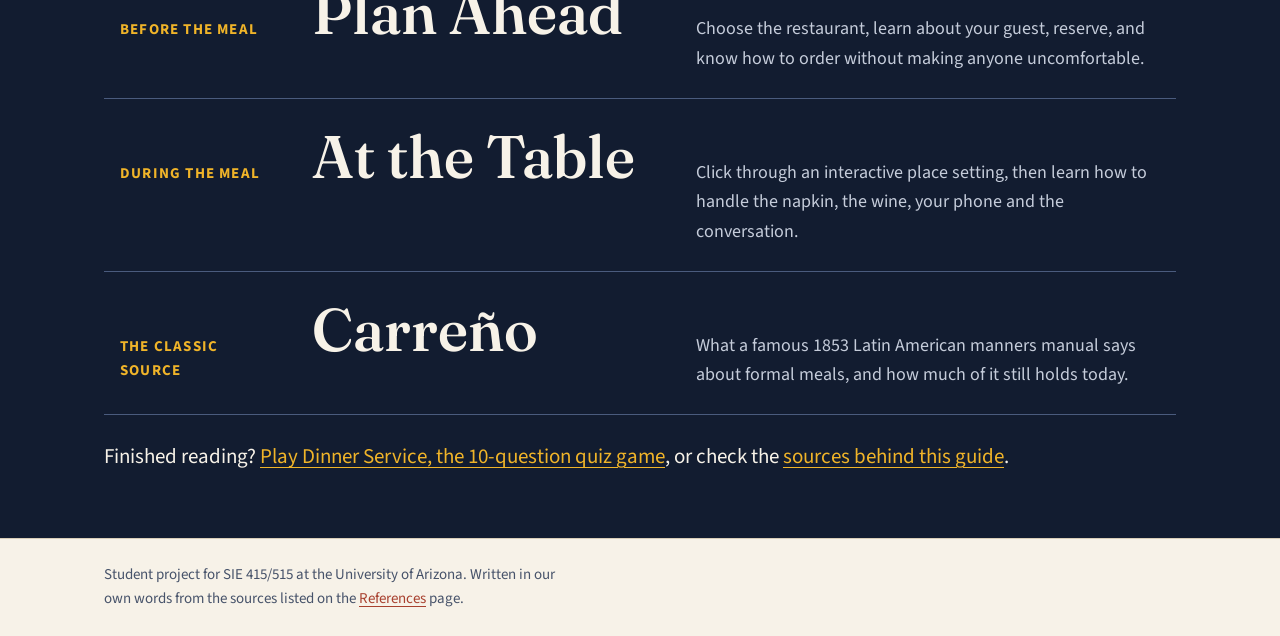
==== commit 5faadc33: "Keep the navigation visible, lighten the home scene and add a skip link Co-Authored-By: Claude Fable" ====
--- a/index.html
+++ b/index.html
@@ -11,6 +11,7 @@
   <link href="https://fonts.googleapis.com/css2?family=Fraunces:opsz,wght@9..144,400..700&amp;family=Source+Sans+3:ital,wght@0,400;0,600;0,700;1,400&amp;display=swap" rel="stylesheet">
   <link rel="stylesheet" href="css/tokens.css">
   <link rel="stylesheet" href="css/site.css">
+  <script src="js/header.js" defer></script>
   <script src="js/scene.js" defer></script>
   <script src="js/motion.js" defer></script>
   <script src="js/fx.js" defer></script>
@@ -118,23 +119,24 @@
               </linearGradient>
             </defs>
             <g class="sc-mat">
-              <rect x="112" y="10" width="776" height="500" rx="28" fill="url(#gMat)" filter="url(#linen)"/>
+              <rect x="112" y="10" width="776" height="500" rx="28" fill="url(#gMat)"/>
               <rect x="126" y="24" width="748" height="472" rx="18" fill="none" stroke="#F0B429" stroke-opacity="0.45" stroke-width="2" stroke-dasharray="2 9" stroke-linecap="round"/>
             </g>
-            <g class="pc" data-key="dinner-plate" data-seq="0" data-depth="0.5" data-from="0,560,-40" filter="url(#sh)"><circle cx="500" cy="300" r="150" fill="url(#gPlate)"/><circle cx="500" cy="300" r="142.5" fill="none" stroke="#D9A441" stroke-width="2.7"/><circle cx="500" cy="300" r="103.5" fill="url(#gWell)"/><circle cx="500" cy="300" r="103.5" fill="none" stroke="#000" stroke-opacity="0.1" stroke-width="3"/><path d="M380 255A128.2 128.2 0 0 1 462.5 177.3" fill="none" stroke="#fff" stroke-opacity="0.85" stroke-width="4.5" stroke-linecap="round"/></g>
-            <g class="pc" data-key="napkin" data-seq="1" data-depth="1.3" data-from="-380,-140,38" filter="url(#sh)"><g filter="url(#linen)"><rect x="150" y="178" width="96" height="274" rx="6" fill="url(#gNapkin)"/></g><rect x="208" y="178" width="38" height="274" rx="6" fill="#000" fill-opacity="0.14"/><path d="M208 178v274" stroke="#7E2416" stroke-width="2"/><rect x="158" y="186" width="80" height="258" rx="3" fill="none" stroke="#FFE7D6" stroke-opacity="0.55" stroke-width="1.5" stroke-dasharray="5 5"/></g>
-            <g class="pc" data-key="salad-fork" data-seq="2" data-depth="1.0" data-from="-160,360,-115" filter="url(#sh-soft)"><g fill="url(#gSteel)"><rect x="263" y="212" width="5.8" height="72" rx="2.9"/><rect x="272.4" y="212" width="5.8" height="72" rx="2.9"/><rect x="281.8" y="212" width="5.8" height="72" rx="2.9"/><rect x="291.2" y="212" width="5.8" height="72" rx="2.9"/><path d="M263 264h34v14c0 26-11 30-11 44h-12c0-14-11-18-11-44z"/><path d="M274 318h12l3 122a9 9 0 0 1-18 0z"/></g><path d="M278 336v80" fill="none" stroke="#fff" stroke-opacity="0.55" stroke-width="2" stroke-linecap="round"/></g>
-            <g class="pc" data-key="dinner-fork" data-seq="3" data-depth="0.8" data-from="-470,70,80" filter="url(#sh-soft)"><g fill="url(#gSteel)"><rect x="312" y="168" width="6.8" height="72" rx="3.4"/><rect x="323.1" y="168" width="6.8" height="72" rx="3.4"/><rect x="334.1" y="168" width="6.8" height="72" rx="3.4"/><rect x="345.2" y="168" width="6.8" height="72" rx="3.4"/><path d="M312 220h40v14c0 26-14 30-14 44h-12c0-14-14-18-14-44z"/><path d="M326 274h12l3 166a9 9 0 0 1-18 0z"/></g><path d="M330 292v124" fill="none" stroke="#fff" stroke-opacity="0.55" stroke-width="2" stroke-linecap="round"/></g>
-            <g class="pc" data-key="knife" data-seq="4" data-depth="0.9" data-from="360,330,140" filter="url(#sh-soft)"><path d="M685 168c-34 40-30 136.3-27 170.4h27z" fill="url(#gSteel)"/><path d="M681 182c-26 44-24 127.8-22 154.4" fill="none" stroke="#fff" stroke-opacity="0.6" stroke-width="2"/><rect x="662" y="341.4" width="24" height="110.6" rx="11" fill="url(#gSteelDark)"/><rect x="660" y="338.4" width="28" height="8" rx="3" fill="#59626F"/></g>
-            <g class="pc" data-key="spoon" data-seq="5" data-depth="1.2" data-from="330,-100,-70" filter="url(#sh-soft)"><ellipse cx="738" cy="219" rx="25" ry="43" fill="url(#gSteel)"/><ellipse cx="738" cy="220" rx="17" ry="33" fill="url(#gBowl)"/><path d="M733 258h10l3 182a8 8 0 0 1-16 0z" fill="url(#gSteel)"/><path d="M737 276v146" fill="none" stroke="#fff" stroke-opacity="0.5" stroke-width="2" stroke-linecap="round"/></g>
-            <g class="pc" data-key="bread-plate" data-seq="6" data-depth="1.5" data-from="-300,-360,0" filter="url(#sh)"><circle cx="215" cy="92" r="64" fill="url(#gPlate)"/><circle cx="215" cy="92" r="60.8" fill="none" stroke="#D9A441" stroke-width="1.5"/><circle cx="215" cy="92" r="44.2" fill="url(#gWell)"/><circle cx="215" cy="92" r="44.2" fill="none" stroke="#000" stroke-opacity="0.1" stroke-width="3"/><path d="M163.8 72.8A54.7 54.7 0 0 1 199 39.6" fill="none" stroke="#fff" stroke-opacity="0.85" stroke-width="2" stroke-linecap="round"/><ellipse cx="208" cy="96" rx="30" ry="20" fill="url(#gBread)" filter="url(#sh-soft)"/><path d="M194 90l8 10M205 86l8 12M216 86l7 10" stroke="#8C5A17" stroke-opacity="0.7" stroke-width="2.5" stroke-linecap="round"/><g transform="rotate(-62 243 78)"><rect x="239" y="48" width="9" height="34" rx="4.5" fill="url(#gSteel)"/><rect x="238" y="80" width="11" height="30" rx="5" fill="url(#gSteelDark)"/></g></g>
-            <g class="pc" data-key="dessert" data-seq="7" data-depth="1.1" data-from="70,-330,200" filter="url(#sh-soft)"><g transform="translate(500 92) rotate(90) scale(0.56)"><g fill="url(#gGold)"><rect x="-15" y="-120" width="5.1" height="72" rx="2.6"/><rect x="-6.7" y="-120" width="5.1" height="72" rx="2.6"/><rect x="1.6" y="-120" width="5.1" height="72" rx="2.6"/><rect x="9.9" y="-120" width="5.1" height="72" rx="2.6"/><path d="M-15 -68h30v14c0 26-9 30-9 44h-12c0-14-9-18-9-44z"/><path d="M-6 -14h12l3 122a9 9 0 0 1-18 0z"/></g><path d="M-2 4v80" fill="none" stroke="#fff" stroke-opacity="0.55" stroke-width="2" stroke-linecap="round"/></g><g transform="translate(500 132) rotate(-90) scale(0.56)"><ellipse cx="0" cy="-77" rx="25" ry="43" fill="url(#gGold)"/><ellipse cx="0" cy="-76" rx="17" ry="33" fill="url(#gGoldBowl)"/><path d="M-5 -38h10l3 146a8 8 0 0 1-16 0z" fill="url(#gGold)"/><path d="M-1 -20v110" fill="none" stroke="#fff" stroke-opacity="0.5" stroke-width="2" stroke-linecap="round"/></g></g>
-            <g class="pc" data-key="water-glass" data-seq="8" data-depth="1.6" data-from="360,-290,0" filter="url(#sh)"><circle cx="712" cy="88" r="52" fill="#FFFFFF" fill-opacity="0.12" stroke="#E8EEF5" stroke-opacity="0.9" stroke-width="4"/><circle class="sc-liquid" cx="712" cy="88" r="38.5" fill="url(#gWater)"/><ellipse cx="696.4" cy="72.4" rx="10.4" ry="5.2" fill="#fff" fill-opacity="0.6" transform="rotate(-35 696.4 72.4)"/></g>
-            <g class="pc" data-key="wine-glass" data-seq="9" data-depth="1.9" data-from="470,-50,0" filter="url(#sh)"><circle cx="818" cy="144" r="43" fill="#FFFFFF" fill-opacity="0.12" stroke="#E8EEF5" stroke-opacity="0.9" stroke-width="4"/><circle class="sc-liquid" cx="818" cy="144" r="31.8" fill="url(#gWine)"/><ellipse cx="805.1" cy="131.1" rx="8.6" ry="4.3" fill="#fff" fill-opacity="0.6" transform="rotate(-35 805.1 131.1)"/></g>
-            <g aria-hidden="true"><g class="sc-soup" filter="url(#sh-soft)"><circle cx="500" cy="300" r="98" fill="url(#gPlate)"/><circle cx="500" cy="300" r="76" fill="url(#gSoup)"/><path d="M462 300c6-30 62-34 70-4s-34 40-48 18s14-30 26-18" fill="none" stroke="#FFF1D6" stroke-opacity="0.85" stroke-width="5" stroke-linecap="round"/><circle cx="546" cy="330" r="4" fill="#3F7D3A"/><circle cx="452" cy="330" r="3.5" fill="#3F7D3A"/><circle cx="500" cy="352" r="4" fill="#3F7D3A"/><circle cx="538" cy="262" r="3.5" fill="#3F7D3A"/><circle cx="470" cy="256" r="3" fill="#3F7D3A"/><g class="sc-steam" fill="none" stroke="#fff" stroke-width="5" stroke-linecap="round"><path d="M468 250c-14-20 14-30 0-52"/><path d="M500 242c-14-20 14-30 0-52"/><path d="M532 250c-14-20 14-30 0-52"/></g></g><g class="sc-phone" filter="url(#sh)"><rect x="776" y="236" width="92" height="178" rx="16" fill="#0B0F18" stroke="#3A455C" stroke-width="3"/><rect x="783" y="246" width="78" height="158" rx="9" fill="url(#gScreen)"/><rect x="791" y="262" width="62" height="26" rx="6" fill="#fff" fill-opacity="0.92"/><rect x="791" y="296" width="62" height="26" rx="6" fill="#fff" fill-opacity="0.6"/><circle cx="864" cy="240" r="13" fill="#E4573D"/><text x="864" y="245" font-size="14" font-weight="700" fill="#fff" text-anchor="middle" font-family="sans-serif">3</text></g></g>
+            <g class="pc" data-key="dinner-plate" data-seq="0" data-depth="0.5" data-from="0,560,-40"><g class="pc-shadow" transform="translate(7 11)"><circle cx="500" cy="300" r="150" fill="url(#gPlate)"/><circle cx="500" cy="300" r="142.5" fill="none" stroke="#D9A441" stroke-width="2.7"/><circle cx="500" cy="300" r="103.5" fill="url(#gWell)"/><circle cx="500" cy="300" r="103.5" fill="none" stroke="#000" stroke-opacity="0.1" stroke-width="3"/><path d="M380 255A128.2 128.2 0 0 1 462.5 177.3" fill="none" stroke="#fff" stroke-opacity="0.85" stroke-width="4.5" stroke-linecap="round"/></g><circle cx="500" cy="300" r="150" fill="url(#gPlate)"/><circle cx="500" cy="300" r="142.5" fill="none" stroke="#D9A441" stroke-width="2.7"/><circle cx="500" cy="300" r="103.5" fill="url(#gWell)"/><circle cx="500" cy="300" r="103.5" fill="none" stroke="#000" stroke-opacity="0.1" stroke-width="3"/><path d="M380 255A128.2 128.2 0 0 1 462.5 177.3" fill="none" stroke="#fff" stroke-opacity="0.85" stroke-width="4.5" stroke-linecap="round"/></g>
+            <g class="pc" data-key="napkin" data-seq="1" data-depth="1.3" data-from="-380,-140,38"><g class="pc-shadow" transform="translate(7 11)"><g><rect x="150" y="178" width="96" height="274" rx="6" fill="url(#gNapkin)"/></g><rect x="208" y="178" width="38" height="274" rx="6" fill="#000" fill-opacity="0.14"/><path d="M208 178v274" stroke="#7E2416" stroke-width="2"/><rect x="158" y="186" width="80" height="258" rx="3" fill="none" stroke="#FFE7D6" stroke-opacity="0.55" stroke-width="1.5" stroke-dasharray="5 5"/></g><g><rect x="150" y="178" width="96" height="274" rx="6" fill="url(#gNapkin)"/></g><rect x="208" y="178" width="38" height="274" rx="6" fill="#000" fill-opacity="0.14"/><path d="M208 178v274" stroke="#7E2416" stroke-width="2"/><rect x="158" y="186" width="80" height="258" rx="3" fill="none" stroke="#FFE7D6" stroke-opacity="0.55" stroke-width="1.5" stroke-dasharray="5 5"/></g>
+            <g class="pc" data-key="salad-fork" data-seq="2" data-depth="1.0" data-from="-160,360,-115"><g class="pc-shadow" transform="translate(7 11)"><g fill="url(#gSteel)"><rect x="263" y="212" width="5.8" height="72" rx="2.9"/><rect x="272.4" y="212" width="5.8" height="72" rx="2.9"/><rect x="281.8" y="212" width="5.8" height="72" rx="2.9"/><rect x="291.2" y="212" width="5.8" height="72" rx="2.9"/><path d="M263 264h34v14c0 26-11 30-11 44h-12c0-14-11-18-11-44z"/><path d="M274 318h12l3 122a9 9 0 0 1-18 0z"/></g><path d="M278 336v80" fill="none" stroke="#fff" stroke-opacity="0.55" stroke-width="2" stroke-linecap="round"/></g><g fill="url(#gSteel)"><rect x="263" y="212" width="5.8" height="72" rx="2.9"/><rect x="272.4" y="212" width="5.8" height="72" rx="2.9"/><rect x="281.8" y="212" width="5.8" height="72" rx="2.9"/><rect x="291.2" y="212" width="5.8" height="72" rx="2.9"/><path d="M263 264h34v14c0 26-11 30-11 44h-12c0-14-11-18-11-44z"/><path d="M274 318h12l3 122a9 9 0 0 1-18 0z"/></g><path d="M278 336v80" fill="none" stroke="#fff" stroke-opacity="0.55" stroke-width="2" stroke-linecap="round"/></g>
+            <g class="pc" data-key="dinner-fork" data-seq="3" data-depth="0.8" data-from="-470,70,80"><g class="pc-shadow" transform="translate(7 11)"><g fill="url(#gSteel)"><rect x="312" y="168" width="6.8" height="72" rx="3.4"/><rect x="323.1" y="168" width="6.8" height="72" rx="3.4"/><rect x="334.1" y="168" width="6.8" height="72" rx="3.4"/><rect x="345.2" y="168" width="6.8" height="72" rx="3.4"/><path d="M312 220h40v14c0 26-14 30-14 44h-12c0-14-14-18-14-44z"/><path d="M326 274h12l3 166a9 9 0 0 1-18 0z"/></g><path d="M330 292v124" fill="none" stroke="#fff" stroke-opacity="0.55" stroke-width="2" stroke-linecap="round"/></g><g fill="url(#gSteel)"><rect x="312" y="168" width="6.8" height="72" rx="3.4"/><rect x="323.1" y="168" width="6.8" height="72" rx="3.4"/><rect x="334.1" y="168" width="6.8" height="72" rx="3.4"/><rect x="345.2" y="168" width="6.8" height="72" rx="3.4"/><path d="M312 220h40v14c0 26-14 30-14 44h-12c0-14-14-18-14-44z"/><path d="M326 274h12l3 166a9 9 0 0 1-18 0z"/></g><path d="M330 292v124" fill="none" stroke="#fff" stroke-opacity="0.55" stroke-width="2" stroke-linecap="round"/></g>
+            <g class="pc" data-key="knife" data-seq="4" data-depth="0.9" data-from="360,330,140"><g class="pc-shadow" transform="translate(7 11)"><path d="M685 168c-34 40-30 136.3-27 170.4h27z" fill="url(#gSteel)"/><path d="M681 182c-26 44-24 127.8-22 154.4" fill="none" stroke="#fff" stroke-opacity="0.6" stroke-width="2"/><rect x="662" y="341.4" width="24" height="110.6" rx="11" fill="url(#gSteelDark)"/><rect x="660" y="338.4" width="28" height="8" rx="3" fill="#59626F"/></g><path d="M685 168c-34 40-30 136.3-27 170.4h27z" fill="url(#gSteel)"/><path d="M681 182c-26 44-24 127.8-22 154.4" fill="none" stroke="#fff" stroke-opacity="0.6" stroke-width="2"/><rect x="662" y="341.4" width="24" height="110.6" rx="11" fill="url(#gSteelDark)"/><rect x="660" y="338.4" width="28" height="8" rx="3" fill="#59626F"/></g>
+            <g class="pc" data-key="spoon" data-seq="5" data-depth="1.2" data-from="330,-100,-70"><g class="pc-shadow" transform="translate(7 11)"><ellipse cx="738" cy="219" rx="25" ry="43" fill="url(#gSteel)"/><ellipse cx="738" cy="220" rx="17" ry="33" fill="url(#gBowl)"/><path d="M733 258h10l3 182a8 8 0 0 1-16 0z" fill="url(#gSteel)"/><path d="M737 276v146" fill="none" stroke="#fff" stroke-opacity="0.5" stroke-width="2" stroke-linecap="round"/></g><ellipse cx="738" cy="219" rx="25" ry="43" fill="url(#gSteel)"/><ellipse cx="738" cy="220" rx="17" ry="33" fill="url(#gBowl)"/><path d="M733 258h10l3 182a8 8 0 0 1-16 0z" fill="url(#gSteel)"/><path d="M737 276v146" fill="none" stroke="#fff" stroke-opacity="0.5" stroke-width="2" stroke-linecap="round"/></g>
+            <g class="pc" data-key="bread-plate" data-seq="6" data-depth="1.5" data-from="-300,-360,0"><g class="pc-shadow" transform="translate(7 11)"><circle cx="215" cy="92" r="64" fill="url(#gPlate)"/><circle cx="215" cy="92" r="60.8" fill="none" stroke="#D9A441" stroke-width="1.5"/><circle cx="215" cy="92" r="44.2" fill="url(#gWell)"/><circle cx="215" cy="92" r="44.2" fill="none" stroke="#000" stroke-opacity="0.1" stroke-width="3"/><path d="M163.8 72.8A54.7 54.7 0 0 1 199 39.6" fill="none" stroke="#fff" stroke-opacity="0.85" stroke-width="2" stroke-linecap="round"/><ellipse cx="208" cy="96" rx="30" ry="20" fill="url(#gBread)"/><path d="M194 90l8 10M205 86l8 12M216 86l7 10" stroke="#8C5A17" stroke-opacity="0.7" stroke-width="2.5" stroke-linecap="round"/><g transform="rotate(-62 243 78)"><rect x="239" y="48" width="9" height="34" rx="4.5" fill="url(#gSteel)"/><rect x="238" y="80" width="11" height="30" rx="5" fill="url(#gSteelDark)"/></g></g><circle cx="215" cy="92" r="64" fill="url(#gPlate)"/><circle cx="215" cy="92" r="60.8" fill="none" stroke="#D9A441" stroke-width="1.5"/><circle cx="215" cy="92" r="44.2" fill="url(#gWell)"/><circle cx="215" cy="92" r="44.2" fill="none" stroke="#000" stroke-opacity="0.1" stroke-width="3"/><path d="M163.8 72.8A54.7 54.7 0 0 1 199 39.6" fill="none" stroke="#fff" stroke-opacity="0.85" stroke-width="2" stroke-linecap="round"/><ellipse cx="208" cy="96" rx="30" ry="20" fill="url(#gBread)"/><path d="M194 90l8 10M205 86l8 12M216 86l7 10" stroke="#8C5A17" stroke-opacity="0.7" stroke-width="2.5" stroke-linecap="round"/><g transform="rotate(-62 243 78)"><rect x="239" y="48" width="9" height="34" rx="4.5" fill="url(#gSteel)"/><rect x="238" y="80" width="11" height="30" rx="5" fill="url(#gSteelDark)"/></g></g>
+            <g class="pc" data-key="dessert" data-seq="7" data-depth="1.1" data-from="70,-330,200"><g class="pc-shadow" transform="translate(7 11)"><g transform="translate(500 92) rotate(90) scale(0.56)"><g fill="url(#gGold)"><rect x="-15" y="-120" width="5.1" height="72" rx="2.6"/><rect x="-6.7" y="-120" width="5.1" height="72" rx="2.6"/><rect x="1.6" y="-120" width="5.1" height="72" rx="2.6"/><rect x="9.9" y="-120" width="5.1" height="72" rx="2.6"/><path d="M-15 -68h30v14c0 26-9 30-9 44h-12c0-14-9-18-9-44z"/><path d="M-6 -14h12l3 122a9 9 0 0 1-18 0z"/></g><path d="M-2 4v80" fill="none" stroke="#fff" stroke-opacity="0.55" stroke-width="2" stroke-linecap="round"/></g><g transform="translate(500 132) rotate(-90) scale(0.56)"><ellipse cx="0" cy="-77" rx="25" ry="43" fill="url(#gGold)"/><ellipse cx="0" cy="-76" rx="17" ry="33" fill="url(#gGoldBowl)"/><path d="M-5 -38h10l3 146a8 8 0 0 1-16 0z" fill="url(#gGold)"/><path d="M-1 -20v110" fill="none" stroke="#fff" stroke-opacity="0.5" stroke-width="2" stroke-linecap="round"/></g></g><g transform="translate(500 92) rotate(90) scale(0.56)"><g fill="url(#gGold)"><rect x="-15" y="-120" width="5.1" height="72" rx="2.6"/><rect x="-6.7" y="-120" width="5.1" height="72" rx="2.6"/><rect x="1.6" y="-120" width="5.1" height="72" rx="2.6"/><rect x="9.9" y="-120" width="5.1" height="72" rx="2.6"/><path d="M-15 -68h30v14c0 26-9 30-9 44h-12c0-14-9-18-9-44z"/><path d="M-6 -14h12l3 122a9 9 0 0 1-18 0z"/></g><path d="M-2 4v80" fill="none" stroke="#fff" stroke-opacity="0.55" stroke-width="2" stroke-linecap="round"/></g><g transform="translate(500 132) rotate(-90) scale(0.56)"><ellipse cx="0" cy="-77" rx="25" ry="43" fill="url(#gGold)"/><ellipse cx="0" cy="-76" rx="17" ry="33" fill="url(#gGoldBowl)"/><path d="M-5 -38h10l3 146a8 8 0 0 1-16 0z" fill="url(#gGold)"/><path d="M-1 -20v110" fill="none" stroke="#fff" stroke-opacity="0.5" stroke-width="2" stroke-linecap="round"/></g></g>
+            <g class="pc" data-key="water-glass" data-seq="8" data-depth="1.6" data-from="360,-290,0"><g class="pc-shadow" transform="translate(7 11)"><circle cx="712" cy="88" r="52" fill="#FFFFFF" fill-opacity="0.12" stroke="#E8EEF5" stroke-opacity="0.9" stroke-width="4"/><circle class="sc-liquid" cx="712" cy="88" r="38.5" fill="url(#gWater)"/><ellipse cx="696.4" cy="72.4" rx="10.4" ry="5.2" fill="#fff" fill-opacity="0.6" transform="rotate(-35 696.4 72.4)"/></g><circle cx="712" cy="88" r="52" fill="#FFFFFF" fill-opacity="0.12" stroke="#E8EEF5" stroke-opacity="0.9" stroke-width="4"/><circle class="sc-liquid" cx="712" cy="88" r="38.5" fill="url(#gWater)"/><ellipse cx="696.4" cy="72.4" rx="10.4" ry="5.2" fill="#fff" fill-opacity="0.6" transform="rotate(-35 696.4 72.4)"/></g>
+            <g class="pc" data-key="wine-glass" data-seq="9" data-depth="1.9" data-from="470,-50,0"><g class="pc-shadow" transform="translate(7 11)"><circle cx="818" cy="144" r="43" fill="#FFFFFF" fill-opacity="0.12" stroke="#E8EEF5" stroke-opacity="0.9" stroke-width="4"/><circle class="sc-liquid" cx="818" cy="144" r="31.8" fill="url(#gWine)"/><ellipse cx="805.1" cy="131.1" rx="8.6" ry="4.3" fill="#fff" fill-opacity="0.6" transform="rotate(-35 805.1 131.1)"/></g><circle cx="818" cy="144" r="43" fill="#FFFFFF" fill-opacity="0.12" stroke="#E8EEF5" stroke-opacity="0.9" stroke-width="4"/><circle class="sc-liquid" cx="818" cy="144" r="31.8" fill="url(#gWine)"/><ellipse cx="805.1" cy="131.1" rx="8.6" ry="4.3" fill="#fff" fill-opacity="0.6" transform="rotate(-35 805.1 131.1)"/></g>
+            <g aria-hidden="true"><g class="sc-soup"><g class="pc-shadow" transform="translate(7 11)"><g class="sc-soup-part"><circle cx="500" cy="300" r="98" fill="url(#gPlate)"/><circle cx="500" cy="300" r="76" fill="url(#gSoup)"/><path d="M462 300c6-30 62-34 70-4s-34 40-48 18s14-30 26-18" fill="none" stroke="#FFF1D6" stroke-opacity="0.85" stroke-width="5" stroke-linecap="round"/><circle cx="546" cy="330" r="4" fill="#3F7D3A"/><circle cx="452" cy="330" r="3.5" fill="#3F7D3A"/><circle cx="500" cy="352" r="4" fill="#3F7D3A"/><circle cx="538" cy="262" r="3.5" fill="#3F7D3A"/><circle cx="470" cy="256" r="3" fill="#3F7D3A"/><g class="sc-steam" fill="none" stroke="#fff" stroke-width="5" stroke-linecap="round"><path d="M468 250c-14-20 14-30 0-52"/><path d="M500 242c-14-20 14-30 0-52"/><path d="M532 250c-14-20 14-30 0-52"/></g></g></g><g class="sc-soup-part"><circle cx="500" cy="300" r="98" fill="url(#gPlate)"/><circle cx="500" cy="300" r="76" fill="url(#gSoup)"/><path d="M462 300c6-30 62-34 70-4s-34 40-48 18s14-30 26-18" fill="none" stroke="#FFF1D6" stroke-opacity="0.85" stroke-width="5" stroke-linecap="round"/><circle cx="546" cy="330" r="4" fill="#3F7D3A"/><circle cx="452" cy="330" r="3.5" fill="#3F7D3A"/><circle cx="500" cy="352" r="4" fill="#3F7D3A"/><circle cx="538" cy="262" r="3.5" fill="#3F7D3A"/><circle cx="470" cy="256" r="3" fill="#3F7D3A"/><g class="sc-steam" fill="none" stroke="#fff" stroke-width="5" stroke-linecap="round"><path d="M468 250c-14-20 14-30 0-52"/><path d="M500 242c-14-20 14-30 0-52"/><path d="M532 250c-14-20 14-30 0-52"/></g></g></g><g class="sc-phone"><g class="pc-shadow" transform="translate(7 11)"><g class="sc-phone-part"><rect x="776" y="236" width="92" height="178" rx="16" fill="#0B0F18" stroke="#3A455C" stroke-width="3"/><rect x="783" y="246" width="78" height="158" rx="9" fill="url(#gScreen)"/><rect x="791" y="262" width="62" height="26" rx="6" fill="#fff" fill-opacity="0.92"/><rect x="791" y="296" width="62" height="26" rx="6" fill="#fff" fill-opacity="0.6"/><circle cx="864" cy="240" r="13" fill="#E4573D"/><text x="864" y="245" font-size="14" font-weight="700" fill="#fff" text-anchor="middle" font-family="sans-serif">3</text></g></g><g class="sc-phone-part"><rect x="776" y="236" width="92" height="178" rx="16" fill="#0B0F18" stroke="#3A455C" stroke-width="3"/><rect x="783" y="246" width="78" height="158" rx="9" fill="url(#gScreen)"/><rect x="791" y="262" width="62" height="26" rx="6" fill="#fff" fill-opacity="0.92"/><rect x="791" y="296" width="62" height="26" rx="6" fill="#fff" fill-opacity="0.6"/><circle cx="864" cy="240" r="13" fill="#E4573D"/><text x="864" y="245" font-size="14" font-weight="700" fill="#fff" text-anchor="middle" font-family="sans-serif">3</text></g></g></g>
             <g class="sc-labels" aria-hidden="true"><text x="198" y="484">NAPKIN</text><text x="306" y="484">FORKS</text><text x="708" y="484">KNIFE AND SPOON</text><text x="322" y="98">BREAD</text><text x="500" y="60">DESSERT</text><text x="712" y="166">WATER</text><text x="840" y="214">WINE</text></g>
           </svg>
           </div>
+          <a class="scene-skip" href="#rules-title">Skip to the 10 rules</a>
           <div class="scene-foot" aria-hidden="true">
             <p class="scene-caption" data-scene-caption></p>
             <div class="scene-meter"><span data-scene-meter></span></div>
--- a/css/site.css
+++ b/css/site.css
@@ -1096,3 +1096,53 @@
 @keyframes shout-in { 0% { opacity: 0; transform: translateY(2rem) rotate(-4deg) scale(0.85); } 60% { transform: translateY(-0.3rem) rotate(1deg) scale(1.04); } 100% { opacity: 1; transform: none; } }
 @media (prefers-reduced-motion: reduce) { .sc-steam path, .sc-phone.is-ringing { animation: none; } }
 @media (max-width: 52rem) { .scene-pin .fx-stamp { display: none; } }
+
+/* Short screens: smaller rule text and tighter margins, so the table keeps its size. */
+@media (max-height: 52rem) and (min-width: 52rem) {
+  .scene-shout { top: var(--sp-4); font-size: var(--fs-2xl-soft); }
+  .scene.is-live .scene-table { inset: var(--sp-6) 0 var(--sp-7); }
+  .scene-caption { font-size: var(--fs-lg); min-height: 1lh; }
+}
+
+/* ---- Survey ---- */
+.survey { margin-top: var(--sp-4); }
+.q-options.scale { display: grid; grid-template-columns: repeat(5, minmax(0, 1fr)); gap: var(--sp-2); }
+.q-options.scale li { margin: var(--sp-0); }
+.q-options.scale .q-option { flex-direction: column; align-items: center; height: 100%; text-align: center; font-size: var(--fs-sm); }
+@media (max-width: 40rem) { .q-options.scale { grid-template-columns: minmax(0, 1fr); } .q-options.scale .q-option { flex-direction: row; text-align: left; } }
+
+/* ---- Header stays within reach (header.js) ---- */
+.site-header { position: sticky; top: 0; z-index: 40; box-shadow: var(--shadow-sm); transition: transform var(--dur) var(--ease); }
+[id] { scroll-margin-top: calc(var(--header-h, 0px) + var(--sp-4)); }
+.with-aside > aside { top: calc(var(--header-h, 0px) + var(--sp-4)); }
+@media (max-width: 52rem) {
+  .site-header.is-away { transform: translateY(-101%); }
+}
+@media (min-width: 52.01rem) {
+  .scene.is-live .scene-pin { top: var(--header-h, 0px); height: calc(100vh - var(--header-h, 0px)); height: calc(100svh - var(--header-h, 0px)); }
+}
+
+/* ---- Lighter scene: flat shadows, shorter trip, a way to skip it ---- */
+.scene.is-live { height: 560vh; }
+.pc-shadow { opacity: 0.4; }
+.pc-shadow * { fill: var(--stage-deep); stroke: none; }
+.pc-shadow [fill="none"], .pc-shadow text { display: none; }
+.scene-skip {
+  position: absolute;
+  right: var(--gutter);
+  bottom: var(--sp-7);
+  z-index: 4;
+  padding: var(--sp-2) var(--sp-4);
+  border: var(--bw-thick) solid var(--gold);
+  border-radius: var(--r-pill);
+  color: var(--gold);
+  font-size: var(--fs-sm);
+  font-weight: var(--fw-bold);
+  text-decoration: none;
+  transition: background-color var(--dur-fast) var(--ease), color var(--dur-fast) var(--ease);
+}
+.scene-skip:visited { color: var(--gold); }
+.scene-skip:hover, .scene-skip:focus-visible { background: var(--gold); color: var(--ink); }
+.scene:not(.is-live) .scene-skip { display: none; }
+@media (max-width: 40rem) { .scene-skip { bottom: auto; top: var(--sp-3); right: var(--sp-3); } }
+.scene.is-live .scene-pin { min-height: 0; }
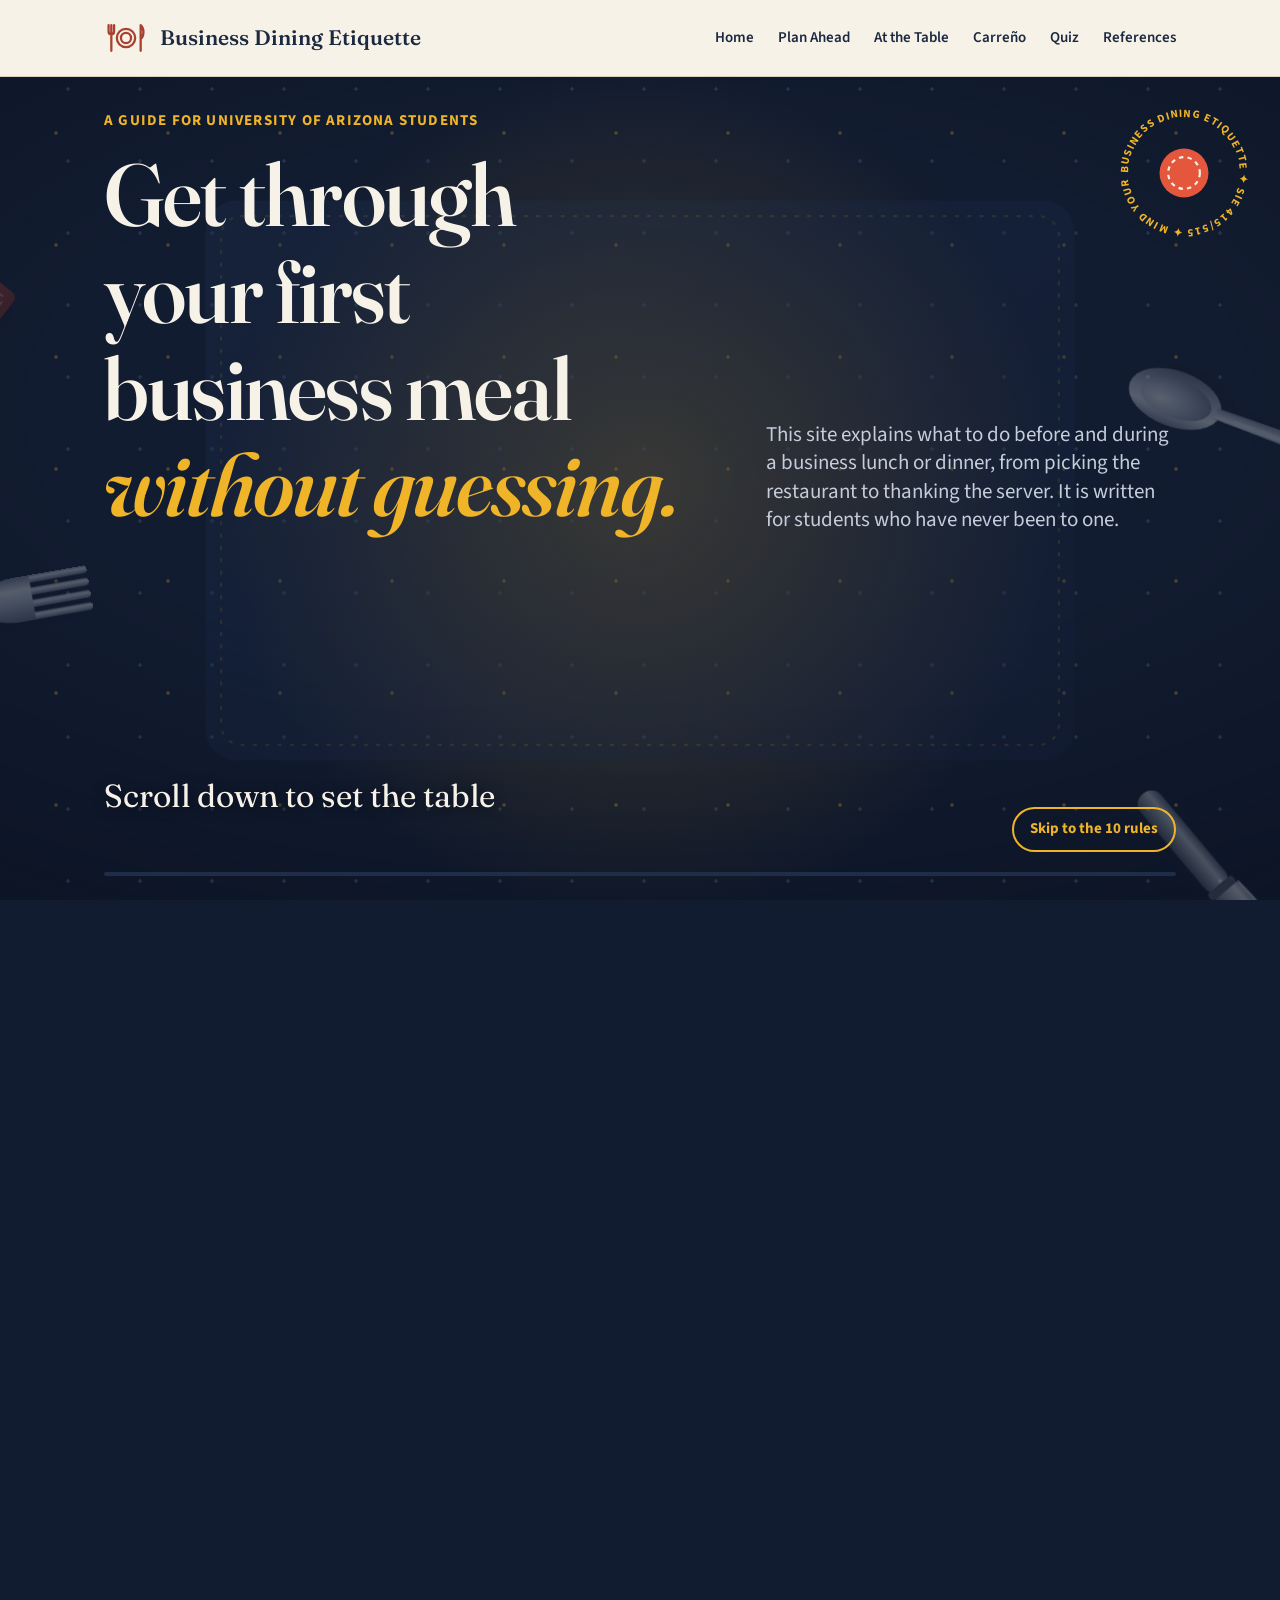
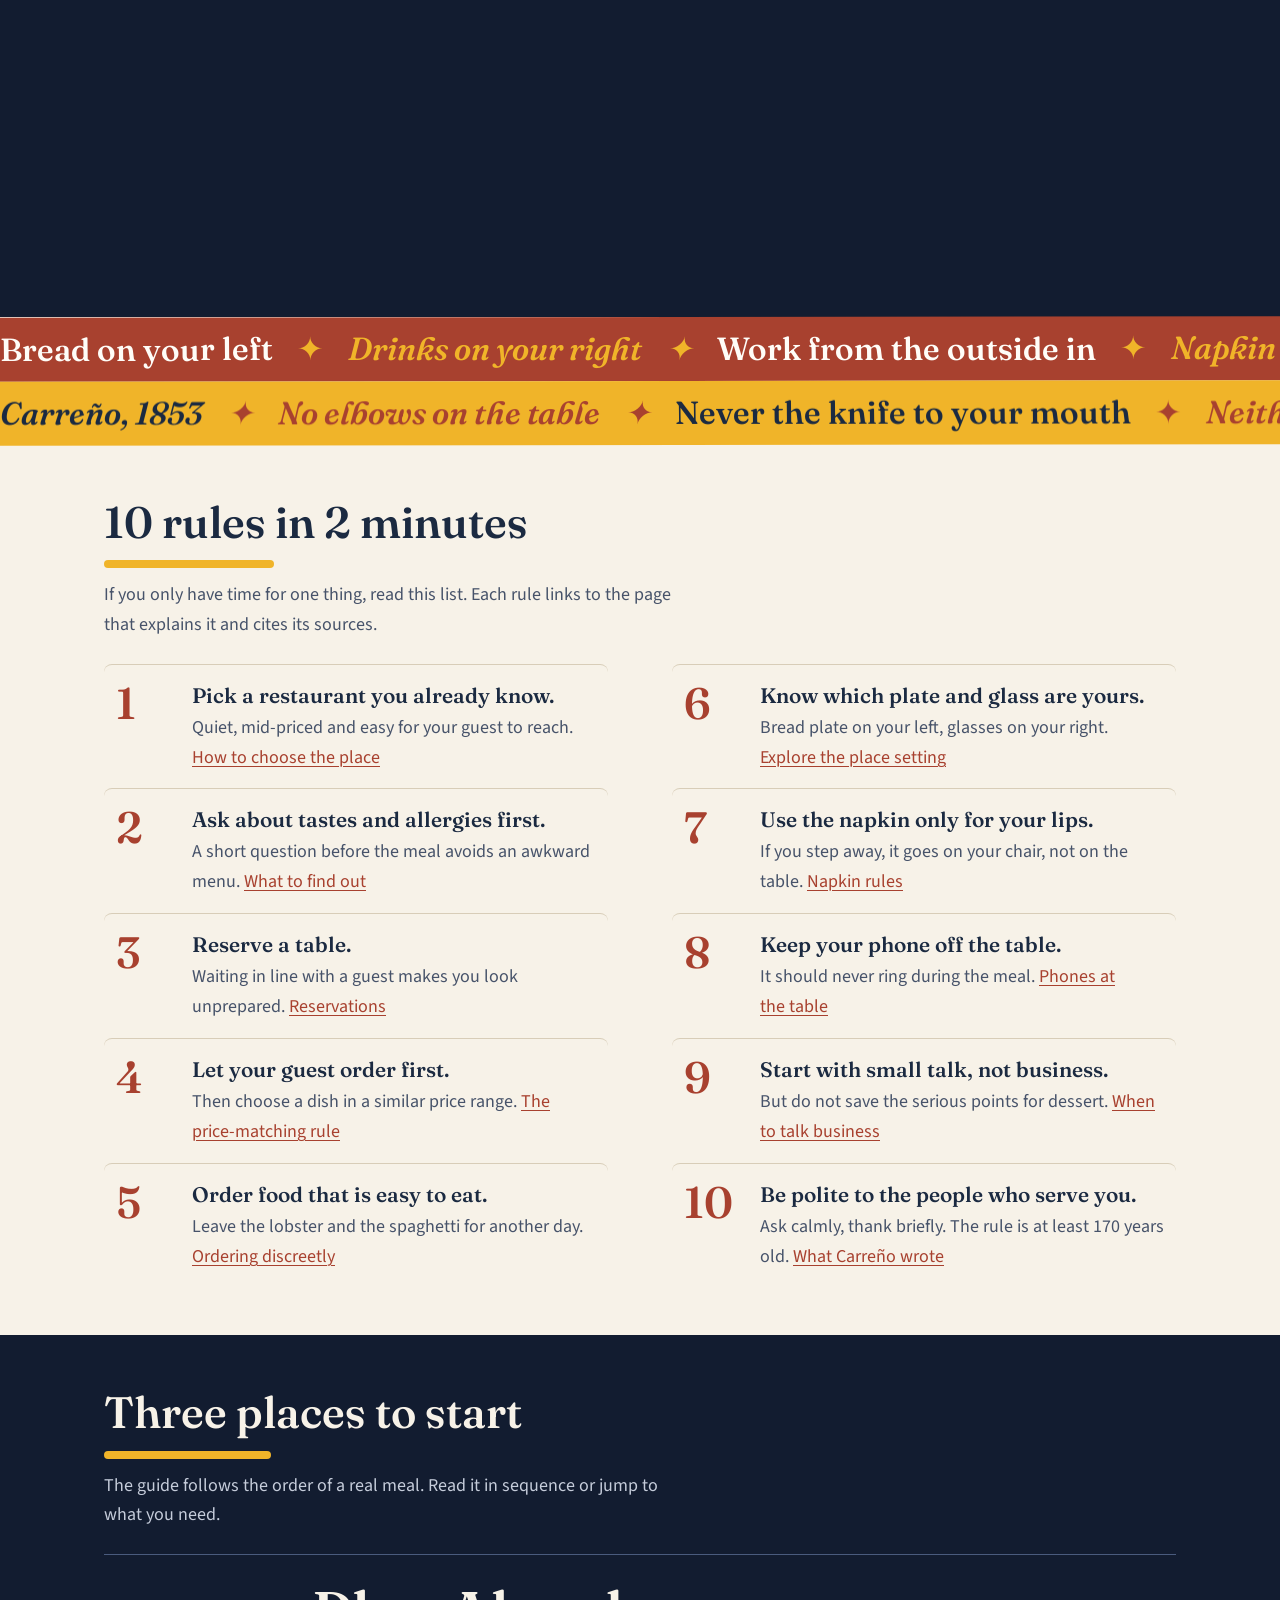
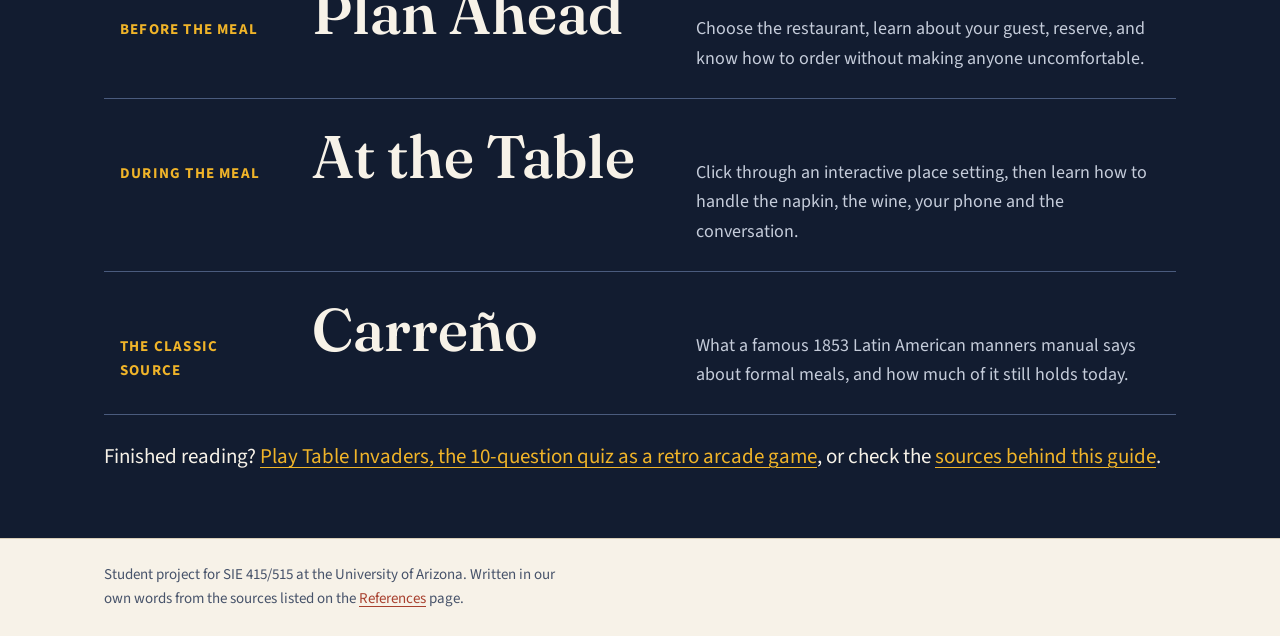
==== commit 1d9bf1a7: "fix: name the quiz game Table Invaders on the home page Co-Authored-By: Claude Fable 5.2 <noreply@an" ====
--- a/index.html
+++ b/index.html
@@ -253,7 +253,7 @@
             </a>
           </li>
         </ol>
-        <p class="play-cta">Finished reading? <a href="quiz.html">Play Dinner Service, the 10-question quiz game</a>, or check the <a href="references.html">sources behind this guide</a>.</p>
+        <p class="play-cta">Finished reading? <a href="quiz.html">Play Table Invaders, the 10-question quiz as a retro arcade game</a>, or check the <a href="references.html">sources behind this guide</a>.</p>
       </section>
 
     </div>
--- a/css/tokens.css
+++ b/css/tokens.css
@@ -40,6 +40,7 @@
   /* ---- Fonts ---- */
   --font-display: "Fraunces", Georgia, "Times New Roman", serif;
   --font-body: "Source Sans 3", Verdana, "Trebuchet MS", sans-serif;
+  --font-pixel: "Press Start 2P", "Courier New", monospace; /* quiz arcade game only */
 
   /* ---- Type scale (rem) ---- */
   --fs-xs: 0.8125rem;   /* 13px */
@@ -63,6 +64,20 @@
   --fw-display: 560;
 
   --tracking-label: 0.08em;
+
+  /* ---- Quiz arcade game (Table Invaders) ---- */
+  --fs-pixel-xs: 0.5625rem;  /* 9px HUD labels */
+  --fs-pixel-sm: 0.6875rem;  /* 11px HUD values */
+  --fs-pixel: 0.8125rem;     /* 13px buttons */
+  --fs-pixel-title: clamp(1.375rem, 0.7rem + 3.4vw, 2.75rem);
+  --fs-pixel-banner: clamp(1rem, 0.6rem + 2vw, 1.75rem);
+  --lh-pixel: 1.6;
+  --px: 4px;                 /* one "pixel" of the arcade borders and shadows */
+  --scan-size: 4px;          /* distance between CRT scanlines */
+  --scanline: rgba(10, 17, 32, 0.16);
+  --arc-art: 3rem;           /* tableware on the start screen */
+  --arc-art-sm: 2rem;        /* tableware beside each answer */
+  --arc-glass: 1rem;         /* the three lives */
 
   /* ---- Spacing scale ---- */
   --sp-0: 0;
